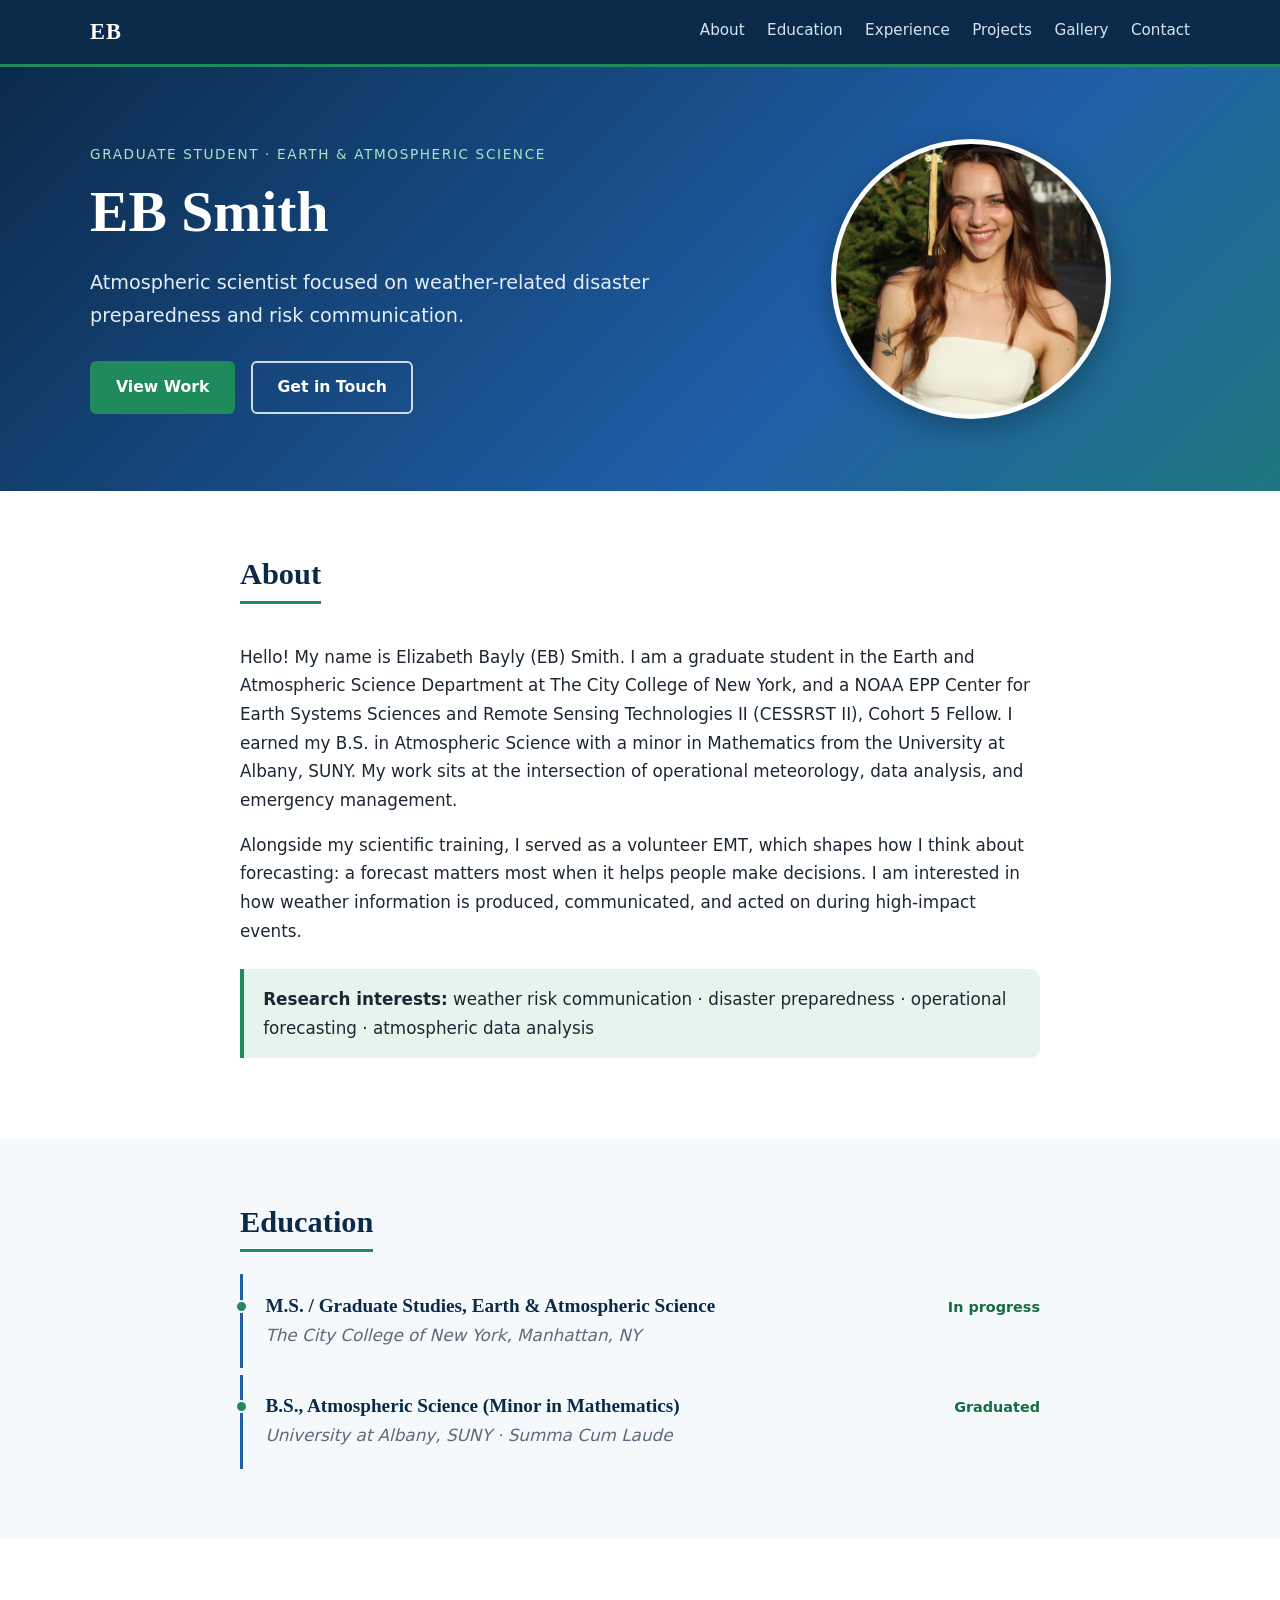
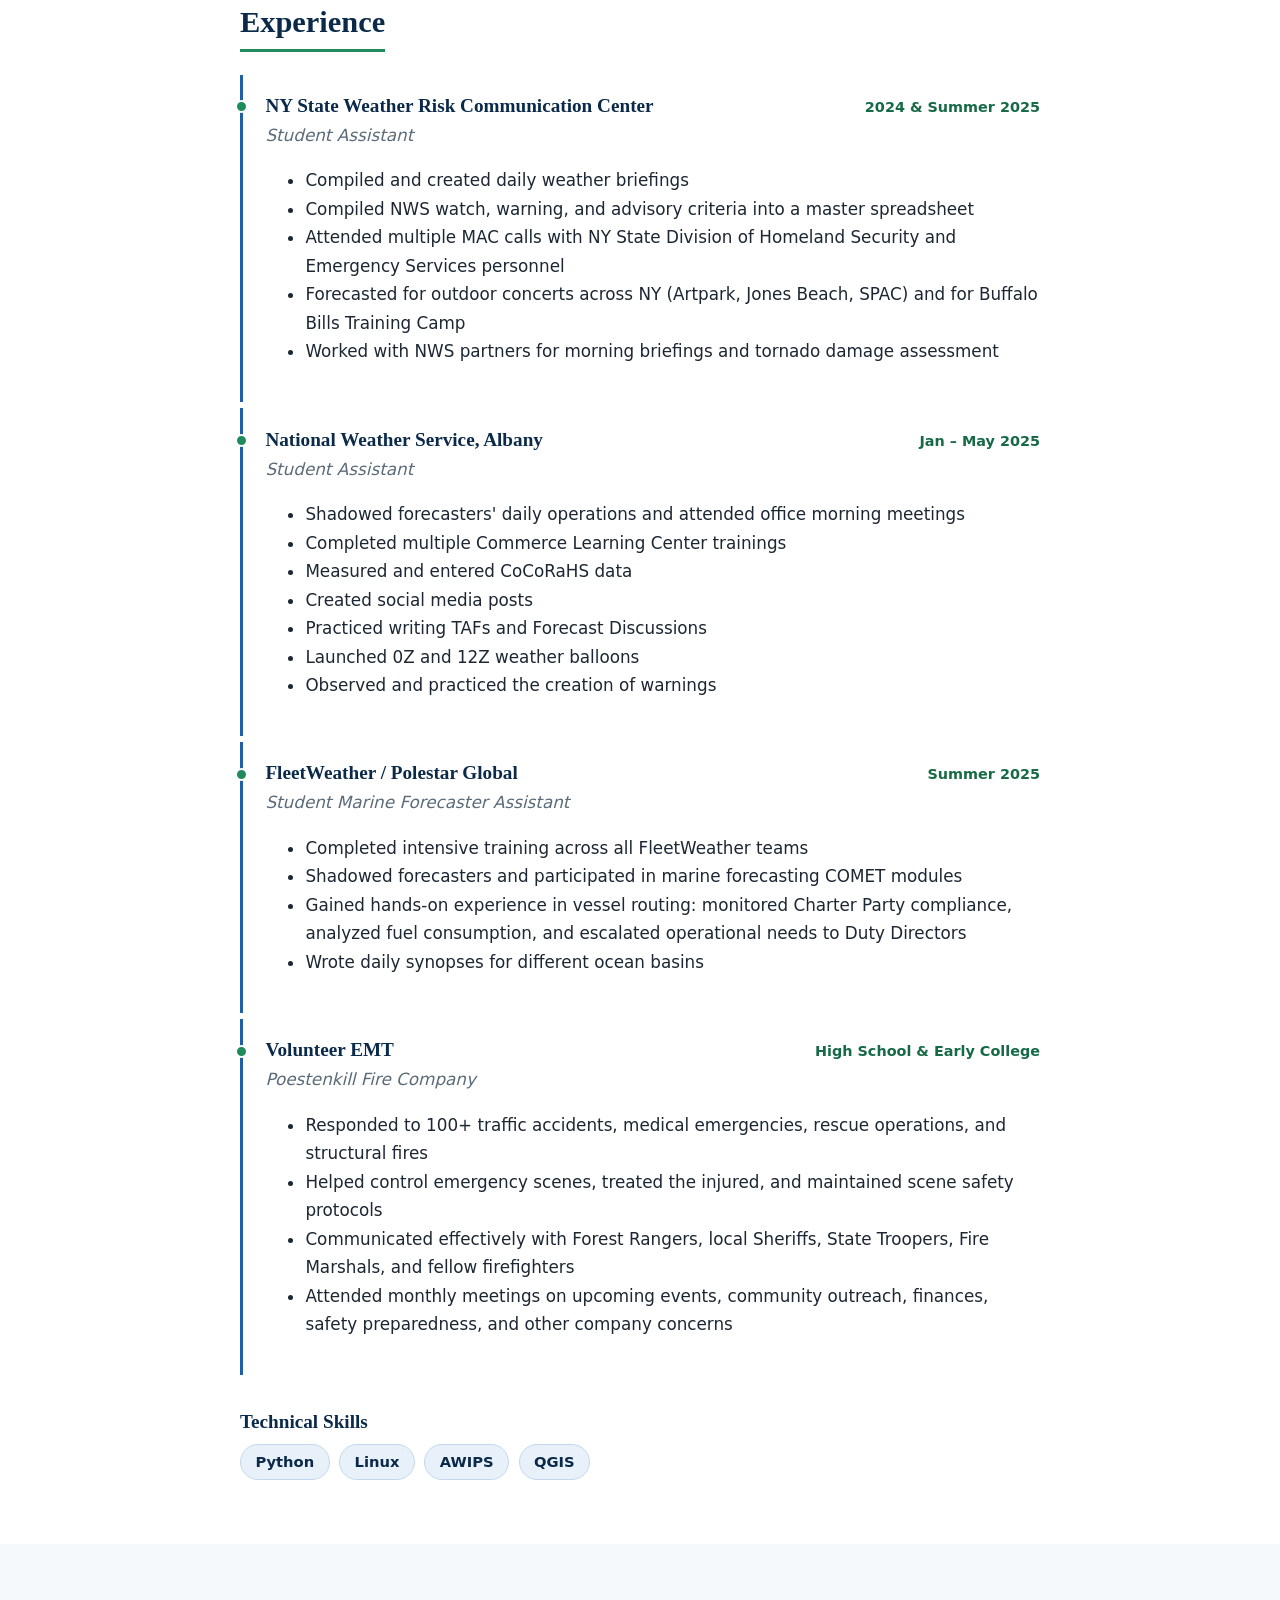
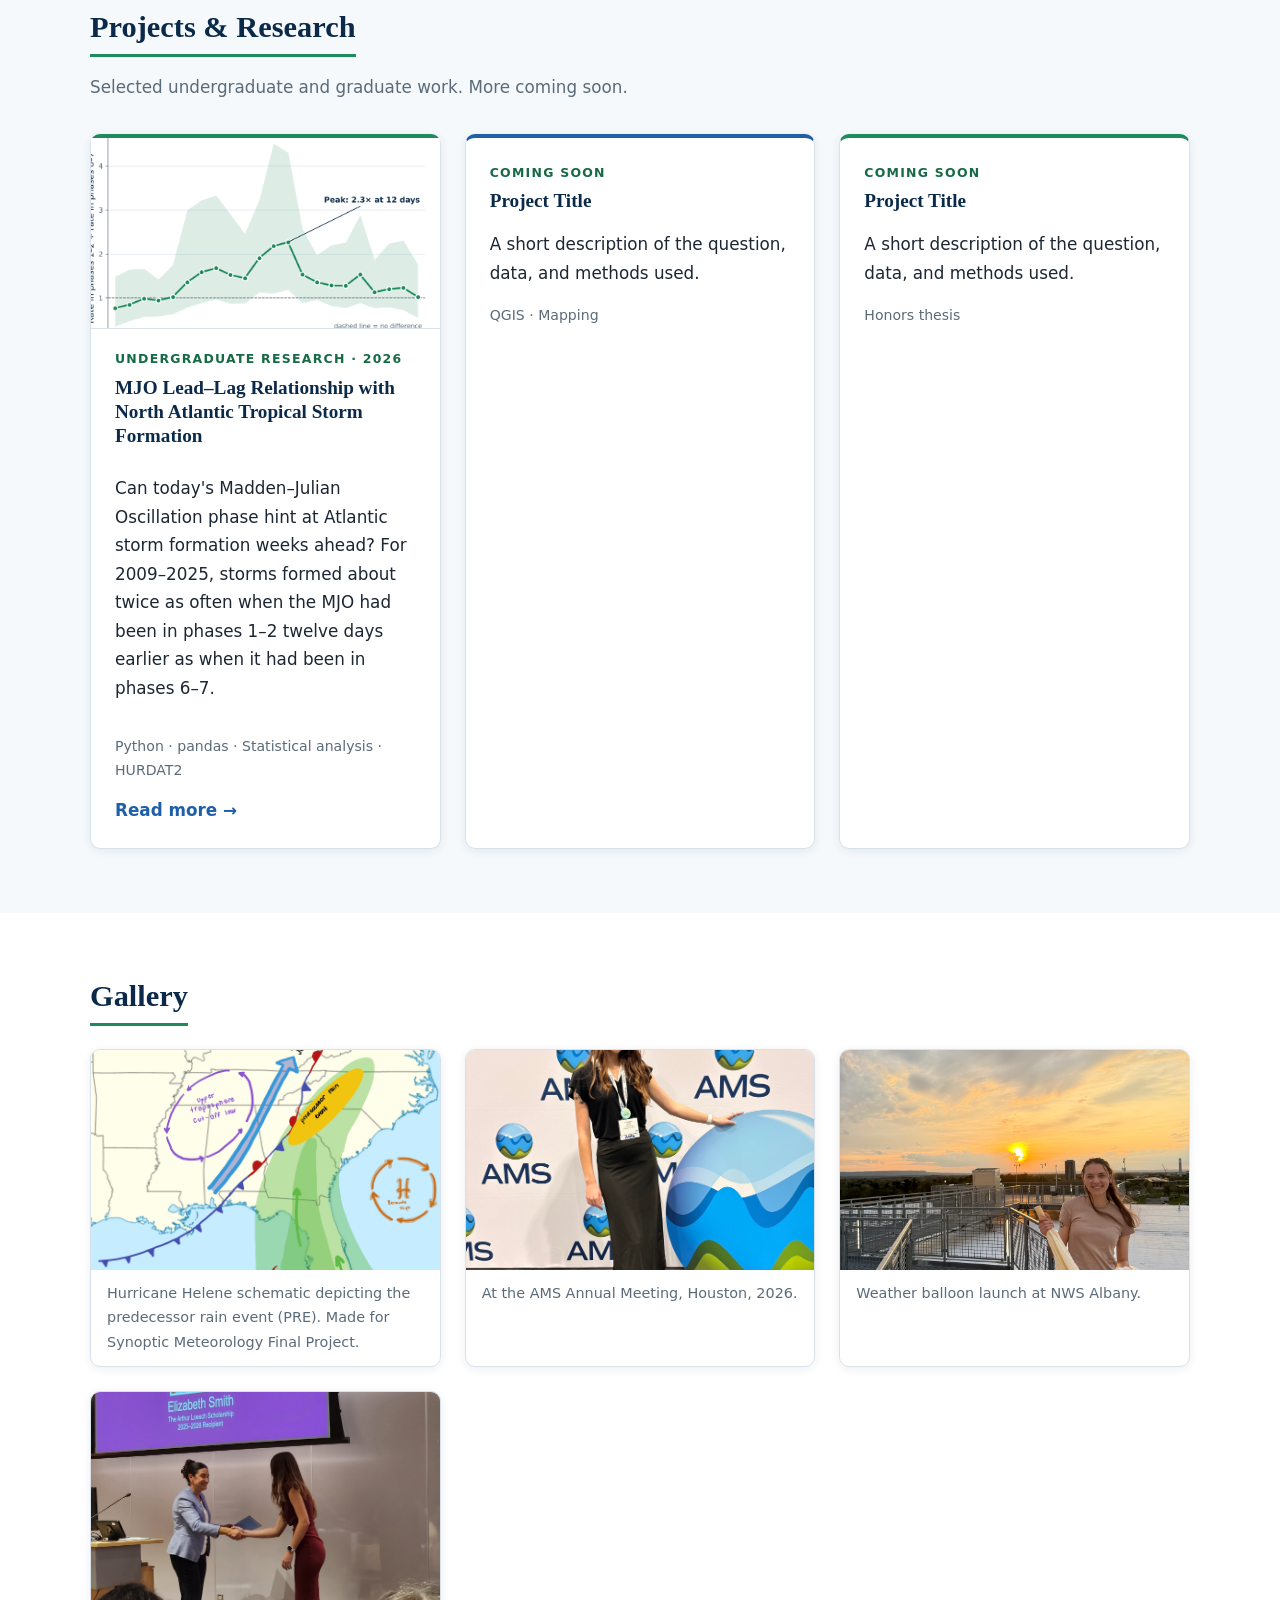
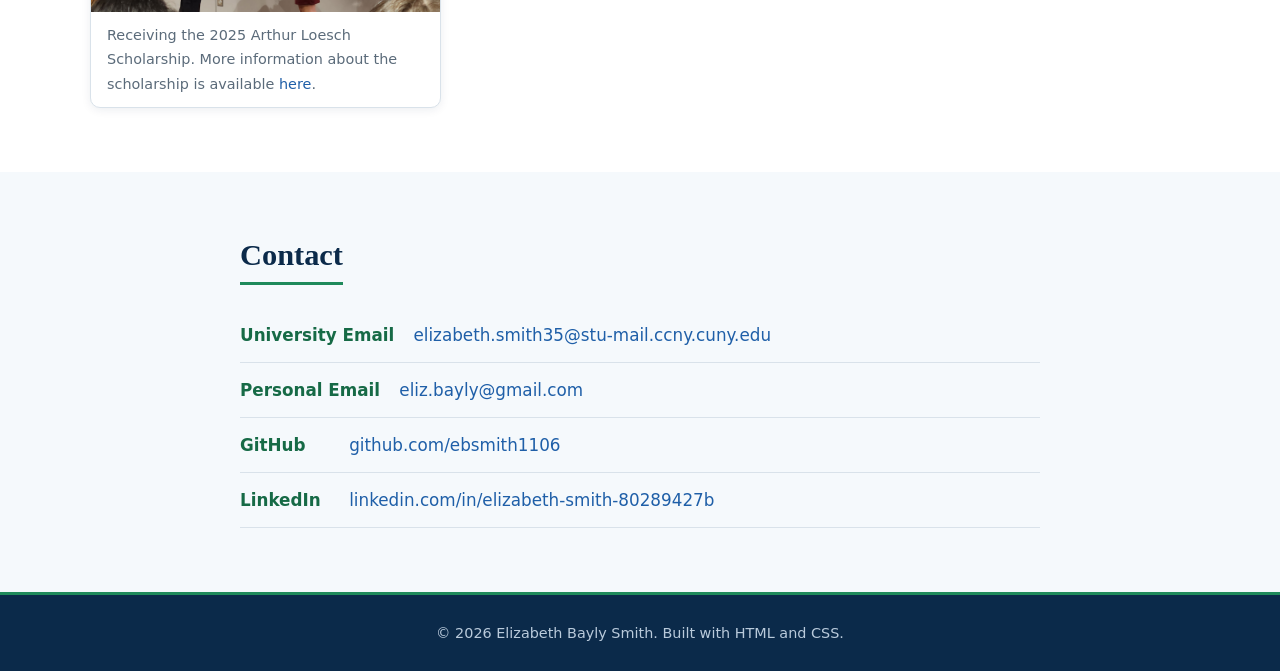
==== index.html @ fc61f36f "Add MJO lead-lag project page and fix contact email links - New project page (mjo-lead-lag.html) and" ====
<!DOCTYPE html>
<html lang="en">
<head>
  <meta charset="UTF-8">
  <meta name="viewport" content="width=device-width, initial-scale=1">
  <title>Elizabeth Bayly Smith | Atmospheric Scientist</title>
  <meta name="description" content="Graduate student in Earth and Atmospheric Science at The City College of New York. Research, projects, and experience in weather risk communication and disaster preparedness.">
  <link rel="stylesheet" href="style.css">
</head>
<body>

  <header class="site-header">
    <div class="container header-inner">
      <a class="brand" href="#top">EB</a>
      <nav class="site-nav" aria-label="Main navigation">
        <a href="#about">About</a>
        <a href="#education">Education</a>
        <a href="#experience">Experience</a>
        <a href="#projects">Projects</a>
        <a href="#gallery">Gallery</a>
        <a href="#contact">Contact</a>
      </nav>
    </div>
  </header>

  <main id="top">

    <!-- Hero -->
    <section class="hero">
      <div class="container hero-inner">
        <div class="hero-text">
          <p class="eyebrow">Graduate Student &middot; Earth &amp; Atmospheric Science</p>
          <h1>EB Smith</h1>
          <p class="lead">
            Atmospheric scientist focused on weather-related
            disaster preparedness and risk communication.
          </p>
          <div class="hero-actions">
            <a class="btn btn-primary" href="#projects">View Work</a>
            <a class="btn btn-outline" href="#contact">Get in Touch</a>
          </div>
        </div>
        <figure class="portrait">
          <img src="Grad_Pic.JPG" alt="Portrait of Elizabeth Bayly Smith in graduation attire">
        </figure>
      </div>
    </section>

    <!-- About -->
    <section id="about" class="section">
      <div class="container narrow">
        <h2>About</h2>
        <p>
          Hello! My name is Elizabeth Bayly (EB) Smith. I am a graduate student in the Earth
          and Atmospheric Science Department at The City College of New York, and a
          NOAA EPP Center for Earth Systems Sciences and Remote Sensing Technologies II
          (CESSRST II), Cohort 5 Fellow. I earned my B.S. in Atmospheric Science with a
          minor in Mathematics from the University at Albany, SUNY. My work sits at the
          intersection of operational meteorology, data analysis, and emergency management.
        </p>
        <p>
          Alongside my scientific training, I served as a volunteer EMT,
          which shapes how I think about forecasting: a forecast matters most when it
          helps people make decisions. I am interested in how weather information is
          produced, communicated, and acted on during high-impact events.
        </p>
        <p class="interests">
          <strong>Research interests:</strong>
          weather risk communication &middot; disaster preparedness &middot;
          operational forecasting &middot; atmospheric data analysis
        </p>
      </div>
    </section>

    <!-- Education -->
    <section id="education" class="section section-alt">
      <div class="container narrow">
        <h2>Education</h2>
        <div class="entry">
          <div class="entry-head">
            <h3>M.S. / Graduate Studies, Earth &amp; Atmospheric Science</h3>
            <span class="entry-date">In progress</span>
          </div>
          <p class="entry-sub">The City College of New York, Manhattan, NY</p>
        </div>
        <div class="entry">
          <div class="entry-head">
            <h3>B.S., Atmospheric Science (Minor in Mathematics)</h3>
            <span class="entry-date">Graduated</span>
          </div>
          <p class="entry-sub">University at Albany, SUNY &middot; Summa Cum Laude</p>
        </div>
      </div>
    </section>

    <!-- Experience -->
    <section id="experience" class="section">
      <div class="container narrow">
        <h2>Experience</h2>

        <div class="entry">
          <div class="entry-head">
            <h3>NY State Weather Risk Communication Center</h3>
            <span class="entry-date">2024 &amp; Summer 2025</span>
          </div>
          <p class="entry-sub">Student Assistant</p>
          <ul>
            <li>Compiled and created daily weather briefings</li>
            <li>Compiled NWS watch, warning, and advisory criteria into a master spreadsheet</li>
            <li>Attended multiple MAC calls with NY State Division of Homeland Security and Emergency Services personnel</li>
            <li>Forecasted for outdoor concerts across NY (Artpark, Jones Beach, SPAC) and for Buffalo Bills Training Camp</li>
            <li>Worked with NWS partners for morning briefings and tornado damage assessment</li>
          </ul>
        </div>

        <div class="entry">
          <div class="entry-head">
            <h3>National Weather Service, Albany</h3>
            <span class="entry-date">Jan &ndash; May 2025</span>
          </div>
          <p class="entry-sub">Student Assistant</p>
          <ul>
            <li>Shadowed forecasters' daily operations and attended office morning meetings</li>
            <li>Completed multiple Commerce Learning Center trainings</li>
            <li>Measured and entered CoCoRaHS data</li>
            <li>Created social media posts</li>
            <li>Practiced writing TAFs and Forecast Discussions</li>
            <li>Launched 0Z and 12Z weather balloons</li>
            <li>Observed and practiced the creation of warnings</li>
          </ul>
        </div>

        <div class="entry">
          <div class="entry-head">
            <h3>FleetWeather / Polestar Global</h3>
            <span class="entry-date">Summer 2025</span>
          </div>
          <p class="entry-sub">Student Marine Forecaster Assistant</p>
          <ul>
            <li>Completed intensive training across all FleetWeather teams</li>
            <li>Shadowed forecasters and participated in marine forecasting COMET modules</li>
            <li>Gained hands-on experience in vessel routing: monitored Charter Party compliance, analyzed fuel consumption, and escalated operational needs to Duty Directors</li>
            <li>Wrote daily synopses for different ocean basins</li>
          </ul>
        </div>

        <div class="entry">
          <div class="entry-head">
            <h3>Volunteer EMT</h3>
            <span class="entry-date">High School &amp; Early College</span>
          </div>
          <p class="entry-sub">Poestenkill Fire Company</p>
          <ul>
            <li>Responded to 100+ traffic accidents, medical emergencies, rescue operations, and structural fires</li>
            <li> Helped control emergency scenes, treated the injured, and maintained scene safety protocols</li>
            <li>Communicated effectively with Forest Rangers, local Sheriffs, State Troopers, Fire Marshals, and fellow firefighters</li>
            <li>Attended monthly meetings on upcoming events, community outreach, finances, safety preparedness, and other company concerns</li>
          </ul>
        </div>

        <h3 class="skills-title">Technical Skills</h3>
        <ul class="tags">
          <li>Python</li>
          <li>Linux</li>
          <li>AWIPS</li>
          <li>QGIS</li>
        </ul>
      </div>
    </section>

    <!-- Projects -->
    <section id="projects" class="section section-alt">
      <div class="container">
        <h2>Projects &amp; Research</h2>
        <p class="section-intro">Selected undergraduate and graduate work. More coming soon.</p>

        <div class="card-grid">
          <article class="card card-project">
            <a class="card-thumb" href="mjo-lead-lag.html">
              <img src="mjo_lead_lag_thumb.png" alt="Chart of North Atlantic tropical storm formation rate by MJO phase and lead time">
            </a>
            <p class="card-tag">Undergraduate research &middot; 2026</p>
            <h3><a href="mjo-lead-lag.html">MJO Lead&ndash;Lag Relationship with North Atlantic Tropical Storm Formation</a></h3>
            <p>Can today's Madden&ndash;Julian Oscillation phase hint at Atlantic storm formation weeks ahead? For 2009&ndash;2025, storms formed about twice as often when the MJO had been in phases 1&ndash;2 twelve days earlier as when it had been in phases 6&ndash;7.</p>
            <p class="card-meta">Python &middot; pandas &middot; Statistical analysis &middot; HURDAT2</p>
            <a class="card-link" href="mjo-lead-lag.html">Read more &rarr;</a>
          </article>

          <article class="card">
            <p class="card-tag">Coming soon</p>
            <h3>Project Title</h3>
            <p>A short description of the question, data, and methods used.</p>
            <p class="card-meta">QGIS &middot; Mapping</p>
          </article>

          <article class="card">
            <p class="card-tag">Coming soon</p>
            <h3>Project Title</h3>
            <p>A short description of the question, data, and methods used.</p>
            <p class="card-meta">Honors thesis</p>
          </article>
        </div>
      </div>
    </section>

    <!-- Gallery -->
    <section id="gallery" class="section">
      <div class="container">
        <h2>Gallery</h2>
        <div class="gallery">
          <figure>
            <img src="Hurricane_Helene_PRE.jpeg" alt="Hurricane Helene">
            <figcaption>Hurricane Helene schematic depicting the predecessor rain event (PRE). Made for Synoptic Meteorology Final Project. <!-- EDIT: add context (location, what you were doing) --></figcaption>
          </figure>
          <figure>
            <img src="Me_AMS_Houston_2026.png" alt="Elizabeth at the AMS Annual Meeting in Houston">
            <figcaption>At the AMS Annual Meeting, Houston, 2026. <!-- EDIT: add context --></figcaption>
          </figure>
          <figure>
            <img src="WX_Launch_ETEC_NWS.png" alt="Weather balloon launch at the National Weather Service in Albany">
            <figcaption>Weather balloon launch at NWS Albany. <!-- EDIT: confirm or add context --></figcaption>
          </figure>
          <figure>
            <img src="Arthur_Scholarship.png" alt="Shaking hands with Professor Kristen Corbosiero">
            <figcaption>Receiving the 2025 Arthur Loesch Scholarship. More information about the scholarship is available <a href="https://www.albany.edu/daes/awards-and-scholarships">here</a>.</figcaption>
          </figure>
        </div>
      </div>
    </section>

    <!-- Contact -->
    <section id="contact" class="section section-alt">
      <div class="container narrow">
        <h2>Contact</h2>
        <ul class="contact-list">
          <li><span>University Email</span> <a href="mailto:elizabeth.smith35@stu-mail.ccny.cuny.edu">elizabeth.smith35@stu-mail.ccny.cuny.edu</a></li>
          <li><span>Personal Email</span> <a href="mailto:eliz.bayly@gmail.com">eliz.bayly@gmail.com</a></li>
          <li><span>GitHub</span> <a href="https://github.com/ebsmith1106">github.com/ebsmith1106</a></li>
          <li><span>LinkedIn</span> <a href="https://www.linkedin.com/in/elizabeth-smith-80289427b/">linkedin.com/in/elizabeth-smith-80289427b</a></li>
        </ul>
      </div>
    </section>

  </main>

  <footer class="site-footer">
    <div class="container">
      <p>&copy; 2026 Elizabeth Bayly Smith. Built with HTML and CSS.</p>
    </div>
  </footer>

</body>
</html>
---- style.css ----
/* ==========================================================
   Palette: deep blue + green
   ========================================================== */
:root {
  --navy: #0b2a4a;
  --blue: #1f5fa8;
  --blue-light: #e8f1fa;
  --green: #1f8a5b;
  --green-dark: #166a46;
  --green-light: #e6f4ed;
  --ink: #1c2733;
  --muted: #5b6b7a;
  --line: #d9e2ea;
  --bg: #ffffff;
  --bg-alt: #f5f9fc;
  --radius: 10px;
  --shadow: 0 2px 10px rgba(11, 42, 74, 0.08);
}

/* ---------- Base ---------- */
*, *::before, *::after { box-sizing: border-box; }

html { scroll-behavior: smooth; scroll-padding-top: 70px; }

body {
  margin: 0;
  font-family: "Segoe UI", system-ui, -apple-system, Roboto, Helvetica, Arial, sans-serif;
  font-size: 1.05rem;
  line-height: 1.7;
  color: var(--ink);
  background: var(--bg);
}

h1, h2, h3 {
  font-family: Georgia, "Times New Roman", serif;
  color: var(--navy);
  line-height: 1.25;
  margin: 0 0 0.6rem;
}

h2 {
  font-size: 1.9rem;
  margin-bottom: 1.4rem;
  padding-bottom: 0.5rem;
  border-bottom: 3px solid var(--green);
  display: inline-block;
}

h3 { font-size: 1.2rem; }

a { color: var(--blue); text-decoration: none; }
a:hover { color: var(--green-dark); text-decoration: underline; }

img { max-width: 100%; display: block; }

.container { width: min(1100px, 92%); margin: 0 auto; }
.narrow { width: min(800px, 92%); }

/* ---------- Header / Nav ---------- */
.site-header {
  position: sticky;
  top: 0;
  z-index: 100;
  background: var(--navy);
  border-bottom: 3px solid var(--green);
}

.header-inner {
  display: flex;
  align-items: center;
  justify-content: space-between;
  padding: 0.8rem 0;
}

.brand {
  font-family: Georgia, serif;
  font-size: 1.4rem;
  font-weight: bold;
  color: #fff;
  letter-spacing: 0.05em;
}
.brand:hover { color: #9fe0bf; text-decoration: none; }

.site-nav { display: flex; flex-wrap: wrap; gap: 1.4rem; }
.site-nav a {
  color: #d6e4f2;
  font-size: 0.95rem;
  font-weight: 500;
  padding: 0.2rem 0;
  border-bottom: 2px solid transparent;
}
.site-nav a:hover {
  color: #fff;
  border-bottom-color: var(--green);
  text-decoration: none;
}

/* ---------- Hero ---------- */
.hero {
  background: linear-gradient(135deg, var(--navy) 0%, var(--blue) 65%, var(--green) 130%);
  color: #fff;
  padding: 4.5rem 0;
}

.hero-inner {
  display: grid;
  grid-template-columns: 1.4fr 1fr;
  gap: 3rem;
  align-items: center;
}

.eyebrow {
  text-transform: uppercase;
  letter-spacing: 0.12em;
  font-size: 0.85rem;
  color: #a8e6c6;
  margin: 0 0 0.6rem;
}

.hero h1 { color: #fff; font-size: 3.6rem; margin-bottom: 1rem; }
.lead { font-size: 1.2rem; color: #e3eef8; max-width: 34em; }

.hero-actions { display: flex; gap: 1rem; margin-top: 1.8rem; flex-wrap: wrap; }

.portrait { margin: 0; justify-self: center; }
.portrait img {
  width: 280px;
  height: 280px;
  object-fit: cover;
  border-radius: 50%;
  border: 5px solid rgba(255, 255, 255, 0.85);
  box-shadow: 0 8px 28px rgba(0, 0, 0, 0.3);
  background: var(--blue-light);
}

/* ---------- Buttons ---------- */
.btn {
  display: inline-block;
  padding: 0.7rem 1.5rem;
  border-radius: 6px;
  font-weight: 600;
  font-size: 0.98rem;
  transition: background 0.2s, color 0.2s, border-color 0.2s;
}
.btn:hover { text-decoration: none; }

.btn-primary { background: var(--green); color: #fff; border: 2px solid var(--green); }
.btn-primary:hover { background: var(--green-dark); border-color: var(--green-dark); color: #fff; }

.btn-outline { background: transparent; color: #fff; border: 2px solid rgba(255, 255, 255, 0.8); }
.btn-outline:hover { background: #fff; color: var(--navy); }

/* ---------- Sections ---------- */
.section { padding: 4rem 0; }
.section-alt { background: var(--bg-alt); }
.section-intro { color: var(--muted); margin-top: -0.4rem; margin-bottom: 2rem; }

.interests {
  margin-top: 1.5rem;
  padding: 1rem 1.2rem;
  background: var(--green-light);
  border-left: 4px solid var(--green);
  border-radius: 0 var(--radius) var(--radius) 0;
}

/* ---------- Entries (education / experience) ---------- */
.entry {
  padding: 1.2rem 0 1.2rem 1.4rem;
  border-left: 3px solid var(--blue);
  margin-bottom: 0.4rem;
  position: relative;
}
.entry::before {
  content: "";
  position: absolute;
  left: -8px;
  top: 1.6rem;
  width: 13px;
  height: 13px;
  background: var(--green);
  border-radius: 50%;
  border: 2px solid var(--bg);
}
.section-alt .entry::before { border-color: var(--bg-alt); }

.entry-head {
  display: flex;
  justify-content: space-between;
  align-items: baseline;
  flex-wrap: wrap;
  gap: 0.4rem;
}
.entry-head h3 { margin: 0; }
.entry-date { font-size: 0.9rem; color: var(--green-dark); font-weight: 600; }
.entry-sub { margin: 0.1rem 0 0.4rem; color: var(--muted); font-style: italic; }
.entry p:last-child { margin-bottom: 0; }

/* ---------- Skills tags ---------- */
.skills-title { margin-top: 2.2rem; }
.tags { list-style: none; padding: 0; margin: 0; display: flex; flex-wrap: wrap; gap: 0.6rem; }
.tags li {
  background: var(--blue-light);
  color: var(--navy);
  border: 1px solid #c3d8ee;
  padding: 0.3rem 0.9rem;
  border-radius: 999px;
  font-size: 0.92rem;
  font-weight: 600;
}

/* ---------- Project cards ---------- */
.card-grid {
  display: grid;
  grid-template-columns: repeat(auto-fit, minmax(270px, 1fr));
  gap: 1.5rem;
}

.card {
  background: #fff;
  border: 1px solid var(--line);
  border-top: 4px solid var(--green);
  border-radius: var(--radius);
  padding: 1.5rem;
  box-shadow: var(--shadow);
  transition: transform 0.2s, box-shadow 0.2s;
}
.card:hover { transform: translateY(-3px); box-shadow: 0 8px 20px rgba(11, 42, 74, 0.12); }
.card:nth-child(even) { border-top-color: var(--blue); }

.card-tag {
  margin: 0 0 0.4rem;
  font-size: 0.78rem;
  text-transform: uppercase;
  letter-spacing: 0.1em;
  color: var(--green-dark);
  font-weight: 700;
}
.card-meta { margin: 1rem 0 0; font-size: 0.88rem; color: var(--muted); }

.card-project { display: flex; flex-direction: column; }
.card-thumb {
  display: block;
  margin: -1.5rem -1.5rem 1.2rem;
  border-bottom: 1px solid var(--line);
  overflow: hidden;
  background: #fff;
}
.card-thumb img {
  width: 100%;
  height: 190px;
  object-fit: cover;
  object-position: center;
  transition: transform 0.3s;
}
.card-thumb:hover img { transform: scale(1.03); }
.card h3 a { color: var(--navy); }
.card h3 a:hover { color: var(--green-dark); }
.card-link { margin-top: auto; padding-top: 0.8rem; font-weight: 600; }

/* ---------- Project detail page ---------- */
.project-hero {
  background: linear-gradient(135deg, var(--navy) 0%, var(--blue) 75%, var(--green) 140%);
  color: #fff;
  padding: 3.5rem 0 3rem;
}
.project-hero h1 { color: #fff; font-size: 2.4rem; max-width: 22em; }
.project-hero .lead { margin-bottom: 0; }
.back-link { color: #a8e6c6; font-weight: 600; font-size: 0.95rem; }
.back-link:hover { color: #fff; }

.project-body h2 { margin-top: 2.6rem; font-size: 1.6rem; }
.project-body h2:first-child { margin-top: 0; }

.fact-row {
  display: grid;
  grid-template-columns: repeat(auto-fit, minmax(160px, 1fr));
  gap: 1rem;
  margin: 2rem 0 0.5rem;
}
.fact {
  background: var(--bg-alt);
  border: 1px solid var(--line);
  border-left: 4px solid var(--green);
  border-radius: var(--radius);
  padding: 0.9rem 1.1rem;
}
.fact:nth-child(even) { border-left-color: var(--blue); }
.fact strong { display: block; font-size: 1.5rem; color: var(--navy); font-family: Georgia, serif; }
.fact span { font-size: 0.88rem; color: var(--muted); }

.figure-full {
  margin: 1.5rem 0;
  background: #fff;
  border: 1px solid var(--line);
  border-radius: var(--radius);
  box-shadow: var(--shadow);
  overflow: hidden;
}
.figure-full a { display: block; }
.figure-full figcaption {
  padding: 0.9rem 1.2rem;
  font-size: 0.9rem;
  color: var(--muted);
  border-top: 1px solid var(--line);
  background: var(--bg-alt);
}

.project-body ol li, .project-body ul li { margin-bottom: 0.4rem; }

.project-actions { display: flex; gap: 1rem; flex-wrap: wrap; margin-top: 2.5rem; }
.btn-ghost { background: transparent; color: var(--blue); border: 2px solid var(--blue); }
.btn-ghost:hover { background: var(--blue); color: #fff; }

/* ---------- Gallery ---------- */
.gallery {
  display: grid;
  grid-template-columns: repeat(auto-fit, minmax(260px, 1fr));
  gap: 1.5rem;
}
.gallery figure {
  margin: 0;
  background: #fff;
  border: 1px solid var(--line);
  border-radius: var(--radius);
  overflow: hidden;
  box-shadow: var(--shadow);
}
.gallery img {
  width: 100%;
  height: 220px;
  object-fit: cover;
  background: var(--blue-light);
}
.gallery figcaption {
  padding: 0.7rem 1rem;
  font-size: 0.9rem;
  color: var(--muted);
}

/* ---------- Contact ---------- */
.contact-list { list-style: none; padding: 0; margin: 0; }
.contact-list li {
  display: flex;
  gap: 1.2rem;
  padding: 0.8rem 0;
  border-bottom: 1px solid var(--line);
}
.contact-list span {
  min-width: 90px;
  font-weight: 700;
  color: var(--green-dark);
}

/* ---------- Footer ---------- */
.site-footer {
  background: var(--navy);
  color: #b9cadb;
  text-align: center;
  padding: 1.6rem 0;
  font-size: 0.9rem;
  border-top: 3px solid var(--green);
}
.site-footer p { margin: 0; }

/* ---------- Responsive ---------- */
@media (max-width: 760px) {
  .header-inner { flex-direction: column; gap: 0.5rem; }
  .site-nav { justify-content: center; gap: 1rem; }
  .hero { padding: 3rem 0; }
  .hero-inner { grid-template-columns: 1fr; text-align: center; }
  .hero-actions { justify-content: center; }
  .lead { margin-left: auto; margin-right: auto; }
  .portrait { order: -1; }
  .portrait img { width: 200px; height: 200px; }
  .hero h1 { font-size: 2.8rem; }
}
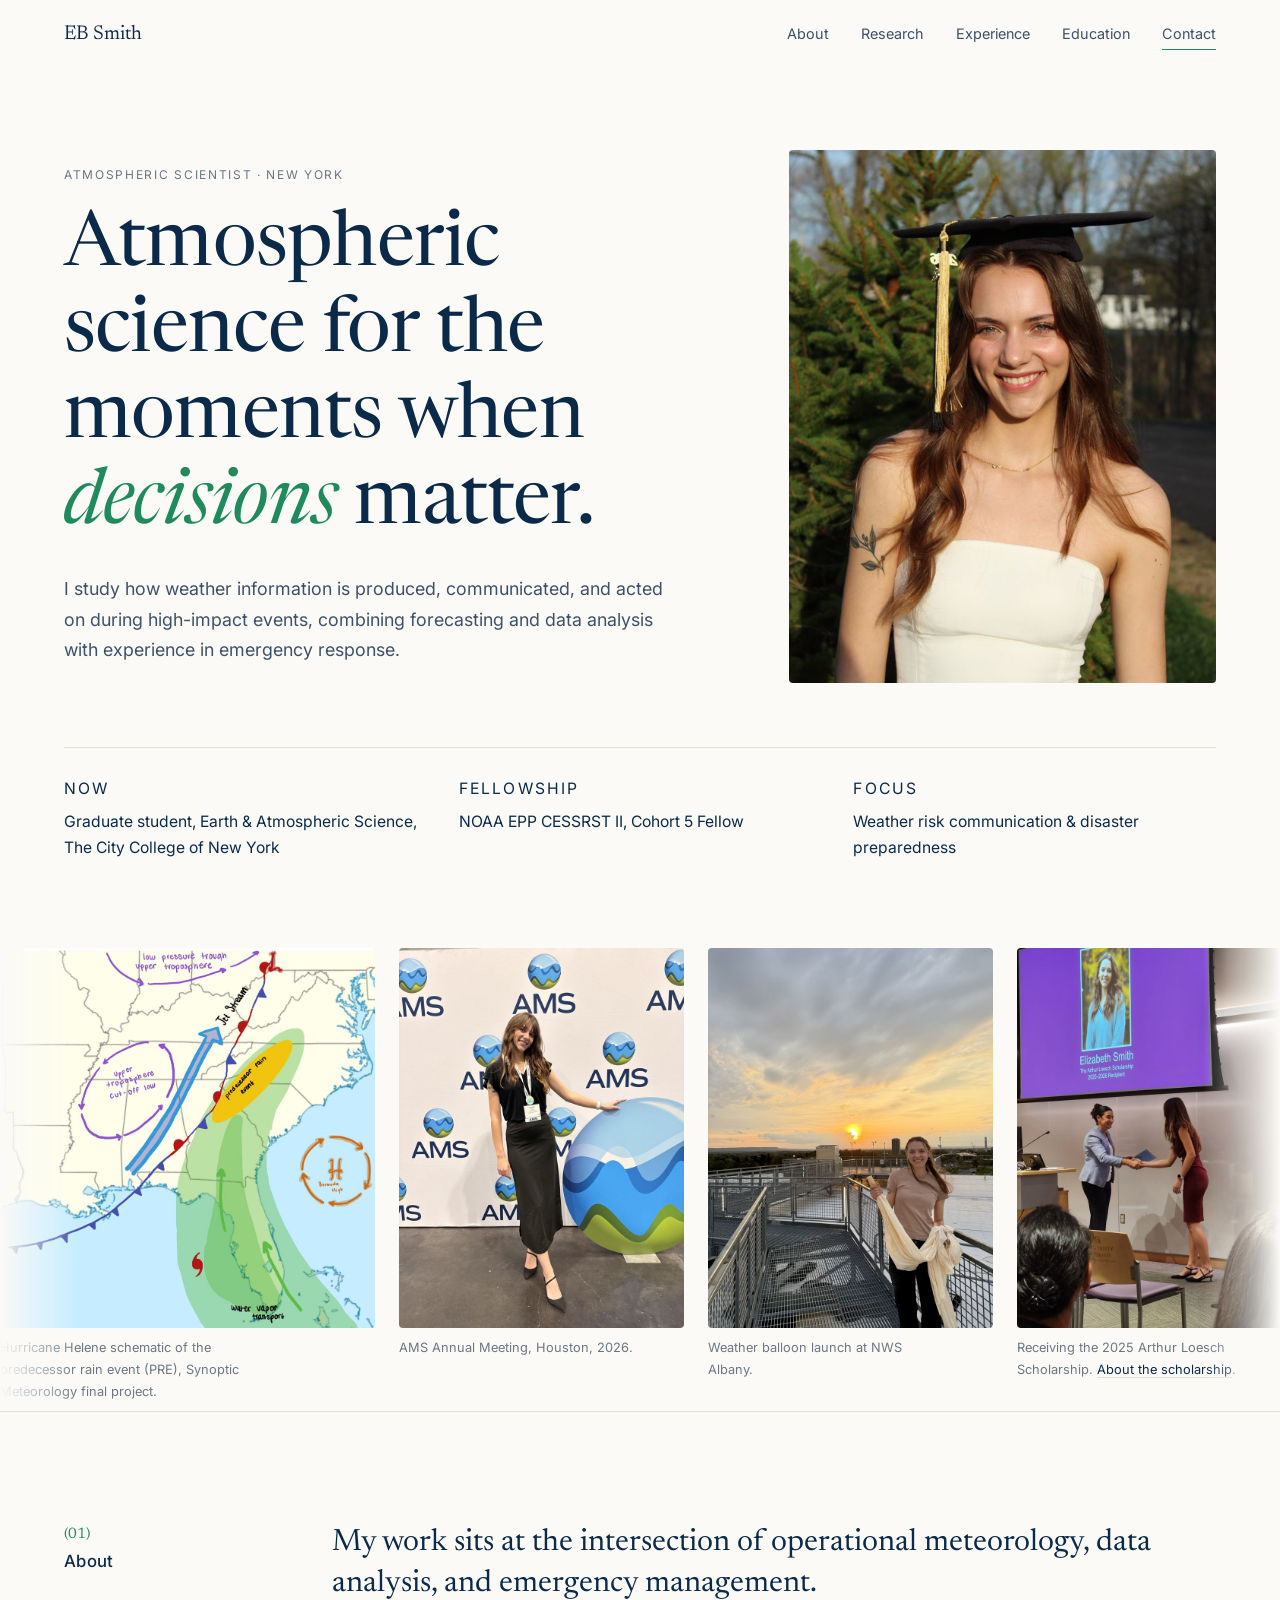
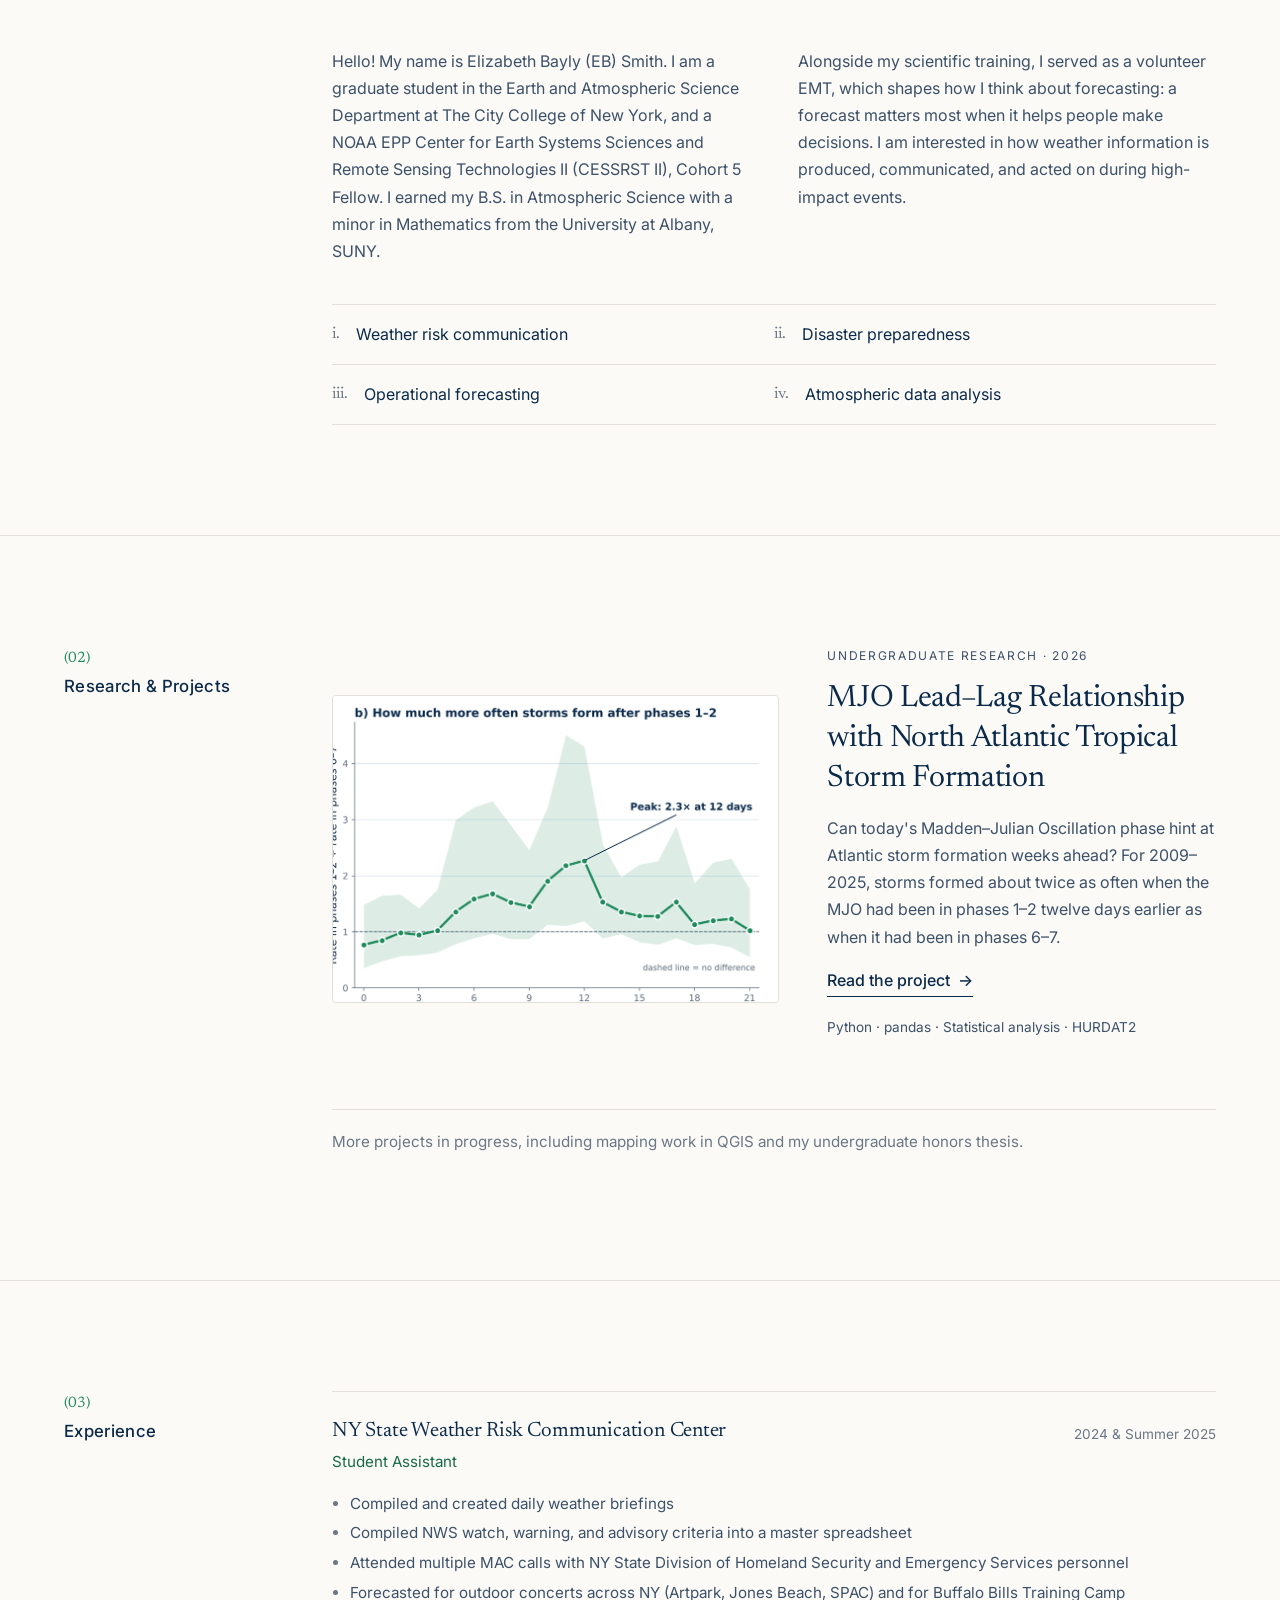
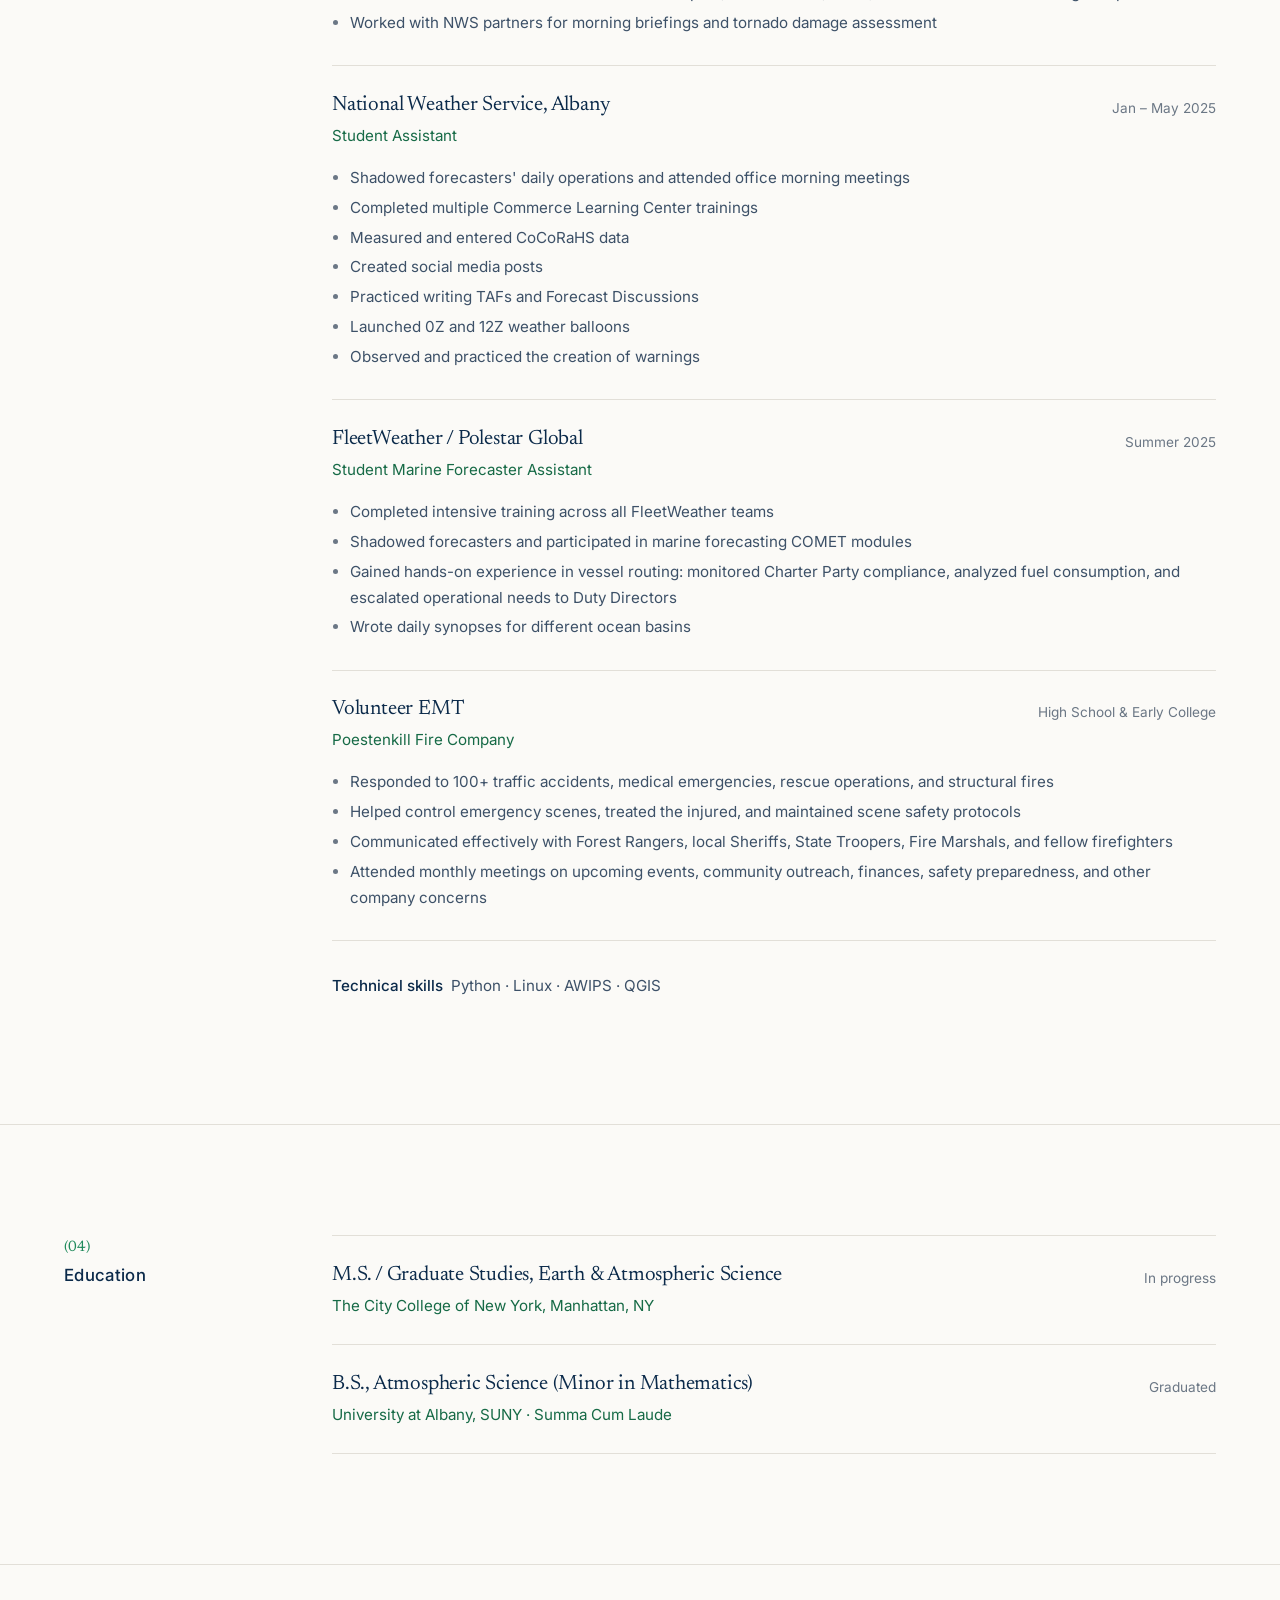
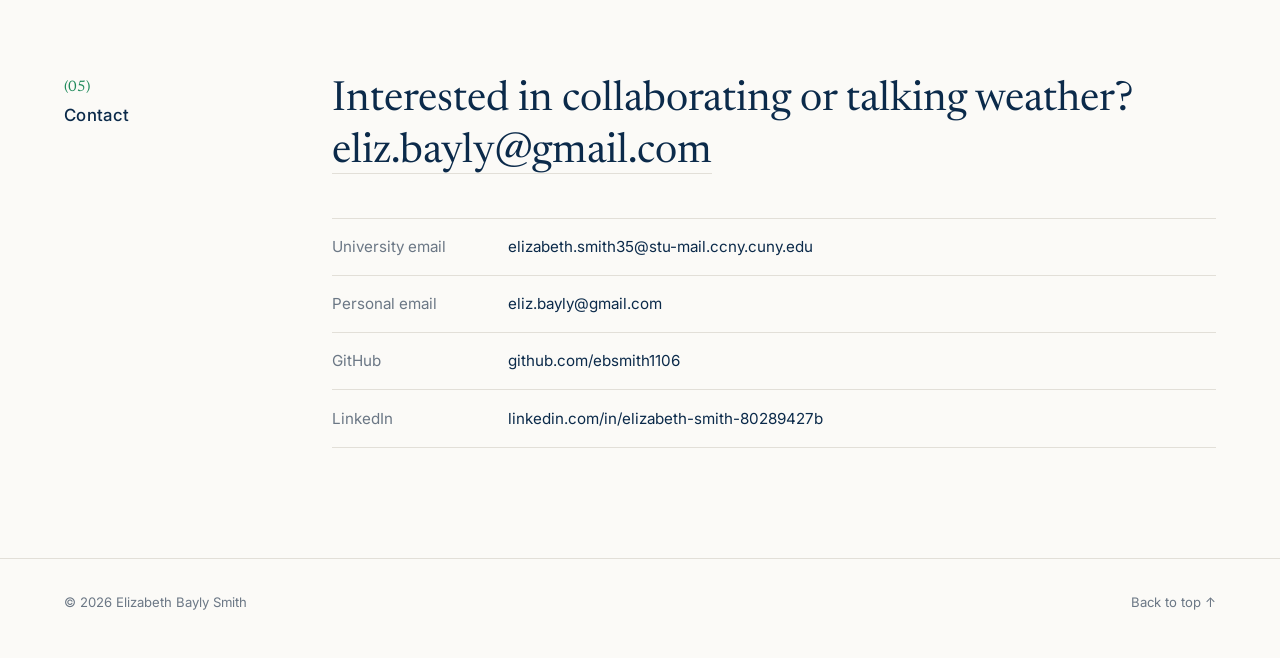
==== commit bba99239: "Minimal redesign with rolling image strip; fix project stats row - New layout: warm paper background" ====
--- a/index.html
+++ b/index.html
@@ -5,19 +5,24 @@
   <meta name="viewport" content="width=device-width, initial-scale=1">
   <title>Elizabeth Bayly Smith | Atmospheric Scientist</title>
   <meta name="description" content="Graduate student in Earth and Atmospheric Science at The City College of New York. Research, projects, and experience in weather risk communication and disaster preparedness.">
+  <meta name="theme-color" content="#fbfaf7">
+  <link rel="preconnect" href="https://fonts.googleapis.com">
+  <link rel="preconnect" href="https://fonts.gstatic.com" crossorigin>
+  <link href="https://fonts.googleapis.com/css2?family=Inter:wght@400;500&family=Newsreader:ital,opsz,wght@0,6..72,400;1,6..72,400&display=swap" rel="stylesheet">
   <link rel="stylesheet" href="style.css">
+  <script>document.documentElement.classList.add('js')</script>
 </head>
 <body>
 
   <header class="site-header">
-    <div class="container header-inner">
-      <a class="brand" href="#top">EB</a>
-      <nav class="site-nav" aria-label="Main navigation">
+    <div class="header-inner">
+      <a class="brand" href="#top">EB Smith</a>
+      <button class="menu-btn" aria-expanded="false" aria-controls="site-nav">Menu</button>
+      <nav class="site-nav" id="site-nav" aria-label="Main navigation">
         <a href="#about">About</a>
+        <a href="#research">Research</a>
+        <a href="#experience">Experience</a>
         <a href="#education">Education</a>
-        <a href="#experience">Experience</a>
-        <a href="#projects">Projects</a>
-        <a href="#gallery">Gallery</a>
         <a href="#contact">Contact</a>
       </nav>
     </div>
@@ -27,227 +32,252 @@
 
     <!-- Hero -->
     <section class="hero">
-      <div class="container hero-inner">
-        <div class="hero-text">
-          <p class="eyebrow">Graduate Student &middot; Earth &amp; Atmospheric Science</p>
-          <h1>EB Smith</h1>
-          <p class="lead">
-            Atmospheric scientist focused on weather-related
-            disaster preparedness and risk communication.
+      <div class="wrap">
+        <div class="hero-grid">
+          <div>
+            <p class="label reveal">Atmospheric Scientist &middot; New York</p>
+            <h1 class="reveal d1">Atmospheric science for the moments when <em>decisions</em> matter.</h1>
+            <p class="hero-intro reveal d2">
+              I study how weather information is produced, communicated, and acted on
+              during high-impact events, combining forecasting and data analysis with
+              experience in emergency response.
+            </p>
+          </div>
+          <figure class="hero-portrait reveal d1">
+            <img src="images/grad.jpg" alt="Portrait of Elizabeth Bayly Smith in graduation attire" width="667" height="1000">
+          </figure>
+        </div>
+
+        <div class="hero-meta reveal">
+          <div>
+            <p class="label">Now</p>
+            <p>Graduate student, Earth &amp; Atmospheric Science, The City College of New York</p>
+          </div>
+          <div>
+            <p class="label">Fellowship</p>
+            <p>NOAA EPP CESSRST II, Cohort 5 Fellow</p>
+          </div>
+          <div>
+            <p class="label">Focus</p>
+            <p>Weather risk communication &amp; disaster preparedness</p>
+          </div>
+        </div>
+      </div>
+    </section>
+
+    <!-- Rolling image strip -->
+    <section class="marquee" aria-label="Photos from fieldwork, conferences and coursework">
+      <div class="marquee-track">
+        <figure class="roll-item">
+          <img src="images/helene-pre.jpg" alt="Hand-drawn schematic of Hurricane Helene and its predecessor rain event over the southeastern United States" width="987" height="1000">
+          <figcaption>Hurricane Helene schematic of the predecessor rain event (PRE), Synoptic Meteorology final project.</figcaption>
+        </figure>
+        <figure class="roll-item">
+          <img src="images/ams-houston.jpg" alt="Elizabeth at the AMS Annual Meeting in Houston" width="750" height="1000">
+          <figcaption>AMS Annual Meeting, Houston, 2026.</figcaption>
+        </figure>
+        <figure class="roll-item">
+          <img src="images/balloon-launch.jpg" alt="Weather balloon launch at the National Weather Service in Albany" width="750" height="1000">
+          <figcaption>Weather balloon launch at NWS Albany.</figcaption>
+        </figure>
+        <figure class="roll-item">
+          <img src="images/scholarship.jpg" alt="Shaking hands with Professor Kristen Corbosiero at the scholarship ceremony" width="750" height="1000">
+          <figcaption>Receiving the 2025 Arthur Loesch Scholarship. <a href="https://www.albany.edu/daes/awards-and-scholarships">About the scholarship</a>.</figcaption>
+        </figure>
+        <figure class="roll-item">
+          <img src="images/nyc.jpg" alt="Elizabeth in New York City with the Empire State Building behind her" width="750" height="1000">
+          <figcaption>New York City, home of my graduate studies.</figcaption>
+        </figure>
+      </div>
+    </section>
+
+    <!-- 01 About -->
+    <section id="about" class="section">
+      <div class="wrap section-grid">
+        <div class="section-head">
+          <p class="section-num">(01)</p>
+          <h2>About</h2>
+        </div>
+        <div>
+          <p class="lede reveal">
+            My work sits at the intersection of operational meteorology, data analysis,
+            and emergency management.
           </p>
-          <div class="hero-actions">
-            <a class="btn btn-primary" href="#projects">View Work</a>
-            <a class="btn btn-outline" href="#contact">Get in Touch</a>
-          </div>
-        </div>
-        <figure class="portrait">
-          <img src="Grad_Pic.JPG" alt="Portrait of Elizabeth Bayly Smith in graduation attire">
-        </figure>
-      </div>
-    </section>
-
-    <!-- About -->
-    <section id="about" class="section">
-      <div class="container narrow">
-        <h2>About</h2>
-        <p>
-          Hello! My name is Elizabeth Bayly (EB) Smith. I am a graduate student in the Earth
-          and Atmospheric Science Department at The City College of New York, and a
-          NOAA EPP Center for Earth Systems Sciences and Remote Sensing Technologies II
-          (CESSRST II), Cohort 5 Fellow. I earned my B.S. in Atmospheric Science with a
-          minor in Mathematics from the University at Albany, SUNY. My work sits at the
-          intersection of operational meteorology, data analysis, and emergency management.
-        </p>
-        <p>
-          Alongside my scientific training, I served as a volunteer EMT,
-          which shapes how I think about forecasting: a forecast matters most when it
-          helps people make decisions. I am interested in how weather information is
-          produced, communicated, and acted on during high-impact events.
-        </p>
-        <p class="interests">
-          <strong>Research interests:</strong>
-          weather risk communication &middot; disaster preparedness &middot;
-          operational forecasting &middot; atmospheric data analysis
-        </p>
-      </div>
-    </section>
-
-    <!-- Education -->
-    <section id="education" class="section section-alt">
-      <div class="container narrow">
-        <h2>Education</h2>
-        <div class="entry">
-          <div class="entry-head">
+          <div class="body-cols reveal">
+            <p>
+              Hello! My name is Elizabeth Bayly (EB) Smith. I am a graduate student in the Earth
+              and Atmospheric Science Department at The City College of New York, and a
+              NOAA EPP Center for Earth Systems Sciences and Remote Sensing Technologies II
+              (CESSRST II), Cohort 5 Fellow. I earned my B.S. in Atmospheric Science with a
+              minor in Mathematics from the University at Albany, SUNY.
+            </p>
+            <p>
+              Alongside my scientific training, I served as a volunteer EMT,
+              which shapes how I think about forecasting: a forecast matters most when it
+              helps people make decisions. I am interested in how weather information is
+              produced, communicated, and acted on during high-impact events.
+            </p>
+          </div>
+          <ul class="interest-list reveal">
+            <li><span>i.</span> Weather risk communication</li>
+            <li><span>ii.</span> Disaster preparedness</li>
+            <li><span>iii.</span> Operational forecasting</li>
+            <li><span>iv.</span> Atmospheric data analysis</li>
+          </ul>
+        </div>
+      </div>
+    </section>
+
+    <!-- 02 Research -->
+    <section id="research" class="section">
+      <span id="projects"></span>
+      <div class="wrap section-grid">
+        <div class="section-head">
+          <p class="section-num">(02)</p>
+          <h2>Research &amp; Projects</h2>
+        </div>
+        <div>
+          <a class="feature reveal" href="mjo-lead-lag.html">
+            <div class="feature-img">
+              <img src="mjo_lead_lag_thumb.png" alt="Chart of how much more often Atlantic tropical storms form after MJO phases 1 to 2 than after phases 6 to 7, by lead time" width="900" height="619">
+            </div>
+            <div>
+              <p class="label">Undergraduate research &middot; 2026</p>
+              <h3>MJO Lead&ndash;Lag Relationship with North Atlantic Tropical Storm Formation</h3>
+              <p>
+                Can today's Madden&ndash;Julian Oscillation phase hint at Atlantic storm
+                formation weeks ahead? For 2009&ndash;2025, storms formed about twice as
+                often when the MJO had been in phases 1&ndash;2 twelve days earlier as when
+                it had been in phases 6&ndash;7.
+              </p>
+              <span class="more-link">Read the project <span aria-hidden="true">&rarr;</span></span>
+              <p class="meta-line">Python &middot; pandas &middot; Statistical analysis &middot; HURDAT2</p>
+            </div>
+          </a>
+          <p class="in-progress reveal">More projects in progress, including mapping work in QGIS and my undergraduate honors thesis.</p>
+        </div>
+      </div>
+    </section>
+
+    <!-- 03 Experience -->
+    <section id="experience" class="section">
+      <div class="wrap section-grid">
+        <div class="section-head">
+          <p class="section-num">(03)</p>
+          <h2>Experience</h2>
+        </div>
+        <div>
+          <div class="rows">
+            <article class="row reveal">
+              <h3>NY State Weather Risk Communication Center</h3>
+              <span class="when">2024 &amp; Summer 2025</span>
+              <p class="role">Student Assistant</p>
+              <ul>
+                <li>Compiled and created daily weather briefings</li>
+                <li>Compiled NWS watch, warning, and advisory criteria into a master spreadsheet</li>
+                <li>Attended multiple MAC calls with NY State Division of Homeland Security and Emergency Services personnel</li>
+                <li>Forecasted for outdoor concerts across NY (Artpark, Jones Beach, SPAC) and for Buffalo Bills Training Camp</li>
+                <li>Worked with NWS partners for morning briefings and tornado damage assessment</li>
+              </ul>
+            </article>
+
+            <article class="row reveal">
+              <h3>National Weather Service, Albany</h3>
+              <span class="when">Jan &ndash; May 2025</span>
+              <p class="role">Student Assistant</p>
+              <ul>
+                <li>Shadowed forecasters' daily operations and attended office morning meetings</li>
+                <li>Completed multiple Commerce Learning Center trainings</li>
+                <li>Measured and entered CoCoRaHS data</li>
+                <li>Created social media posts</li>
+                <li>Practiced writing TAFs and Forecast Discussions</li>
+                <li>Launched 0Z and 12Z weather balloons</li>
+                <li>Observed and practiced the creation of warnings</li>
+              </ul>
+            </article>
+
+            <article class="row reveal">
+              <h3>FleetWeather / Polestar Global</h3>
+              <span class="when">Summer 2025</span>
+              <p class="role">Student Marine Forecaster Assistant</p>
+              <ul>
+                <li>Completed intensive training across all FleetWeather teams</li>
+                <li>Shadowed forecasters and participated in marine forecasting COMET modules</li>
+                <li>Gained hands-on experience in vessel routing: monitored Charter Party compliance, analyzed fuel consumption, and escalated operational needs to Duty Directors</li>
+                <li>Wrote daily synopses for different ocean basins</li>
+              </ul>
+            </article>
+
+            <article class="row reveal">
+              <h3>Volunteer EMT</h3>
+              <span class="when">High School &amp; Early College</span>
+              <p class="role">Poestenkill Fire Company</p>
+              <ul>
+                <li>Responded to 100+ traffic accidents, medical emergencies, rescue operations, and structural fires</li>
+                <li>Helped control emergency scenes, treated the injured, and maintained scene safety protocols</li>
+                <li>Communicated effectively with Forest Rangers, local Sheriffs, State Troopers, Fire Marshals, and fellow firefighters</li>
+                <li>Attended monthly meetings on upcoming events, community outreach, finances, safety preparedness, and other company concerns</li>
+              </ul>
+            </article>
+          </div>
+          <p class="skills-line reveal"><strong>Technical skills</strong> &nbsp;Python &middot; Linux &middot; AWIPS &middot; QGIS</p>
+        </div>
+      </div>
+    </section>
+
+    <!-- 04 Education -->
+    <section id="education" class="section">
+      <div class="wrap section-grid">
+        <div class="section-head">
+          <p class="section-num">(04)</p>
+          <h2>Education</h2>
+        </div>
+        <div class="rows">
+          <article class="row reveal">
             <h3>M.S. / Graduate Studies, Earth &amp; Atmospheric Science</h3>
-            <span class="entry-date">In progress</span>
-          </div>
-          <p class="entry-sub">The City College of New York, Manhattan, NY</p>
-        </div>
-        <div class="entry">
-          <div class="entry-head">
+            <span class="when">In progress</span>
+            <p class="role">The City College of New York, Manhattan, NY</p>
+          </article>
+          <article class="row reveal">
             <h3>B.S., Atmospheric Science (Minor in Mathematics)</h3>
-            <span class="entry-date">Graduated</span>
-          </div>
-          <p class="entry-sub">University at Albany, SUNY &middot; Summa Cum Laude</p>
-        </div>
-      </div>
-    </section>
-
-    <!-- Experience -->
-    <section id="experience" class="section">
-      <div class="container narrow">
-        <h2>Experience</h2>
-
-        <div class="entry">
-          <div class="entry-head">
-            <h3>NY State Weather Risk Communication Center</h3>
-            <span class="entry-date">2024 &amp; Summer 2025</span>
-          </div>
-          <p class="entry-sub">Student Assistant</p>
-          <ul>
-            <li>Compiled and created daily weather briefings</li>
-            <li>Compiled NWS watch, warning, and advisory criteria into a master spreadsheet</li>
-            <li>Attended multiple MAC calls with NY State Division of Homeland Security and Emergency Services personnel</li>
-            <li>Forecasted for outdoor concerts across NY (Artpark, Jones Beach, SPAC) and for Buffalo Bills Training Camp</li>
-            <li>Worked with NWS partners for morning briefings and tornado damage assessment</li>
+            <span class="when">Graduated</span>
+            <p class="role">University at Albany, SUNY &middot; Summa Cum Laude</p>
+          </article>
+        </div>
+      </div>
+    </section>
+
+    <!-- 05 Contact -->
+    <section id="contact" class="section">
+      <div class="wrap section-grid">
+        <div class="section-head">
+          <p class="section-num">(05)</p>
+          <h2>Contact</h2>
+        </div>
+        <div>
+          <p class="contact-big reveal">
+            Interested in collaborating or talking weather?<br>
+            <a href="mailto:eliz.bayly@gmail.com">eliz.bayly@gmail.com</a>
+          </p>
+          <ul class="contact-list reveal">
+            <li><span>University email</span> <a href="mailto:elizabeth.smith35@stu-mail.ccny.cuny.edu">elizabeth.smith35@stu-mail.ccny.cuny.edu</a></li>
+            <li><span>Personal email</span> <a href="mailto:eliz.bayly@gmail.com">eliz.bayly@gmail.com</a></li>
+            <li><span>GitHub</span> <a href="https://github.com/ebsmith1106">github.com/ebsmith1106</a></li>
+            <li><span>LinkedIn</span> <a href="https://www.linkedin.com/in/elizabeth-smith-80289427b/">linkedin.com/in/elizabeth-smith-80289427b</a></li>
           </ul>
         </div>
-
-        <div class="entry">
-          <div class="entry-head">
-            <h3>National Weather Service, Albany</h3>
-            <span class="entry-date">Jan &ndash; May 2025</span>
-          </div>
-          <p class="entry-sub">Student Assistant</p>
-          <ul>
-            <li>Shadowed forecasters' daily operations and attended office morning meetings</li>
-            <li>Completed multiple Commerce Learning Center trainings</li>
-            <li>Measured and entered CoCoRaHS data</li>
-            <li>Created social media posts</li>
-            <li>Practiced writing TAFs and Forecast Discussions</li>
-            <li>Launched 0Z and 12Z weather balloons</li>
-            <li>Observed and practiced the creation of warnings</li>
-          </ul>
-        </div>
-
-        <div class="entry">
-          <div class="entry-head">
-            <h3>FleetWeather / Polestar Global</h3>
-            <span class="entry-date">Summer 2025</span>
-          </div>
-          <p class="entry-sub">Student Marine Forecaster Assistant</p>
-          <ul>
-            <li>Completed intensive training across all FleetWeather teams</li>
-            <li>Shadowed forecasters and participated in marine forecasting COMET modules</li>
-            <li>Gained hands-on experience in vessel routing: monitored Charter Party compliance, analyzed fuel consumption, and escalated operational needs to Duty Directors</li>
-            <li>Wrote daily synopses for different ocean basins</li>
-          </ul>
-        </div>
-
-        <div class="entry">
-          <div class="entry-head">
-            <h3>Volunteer EMT</h3>
-            <span class="entry-date">High School &amp; Early College</span>
-          </div>
-          <p class="entry-sub">Poestenkill Fire Company</p>
-          <ul>
-            <li>Responded to 100+ traffic accidents, medical emergencies, rescue operations, and structural fires</li>
-            <li> Helped control emergency scenes, treated the injured, and maintained scene safety protocols</li>
-            <li>Communicated effectively with Forest Rangers, local Sheriffs, State Troopers, Fire Marshals, and fellow firefighters</li>
-            <li>Attended monthly meetings on upcoming events, community outreach, finances, safety preparedness, and other company concerns</li>
-          </ul>
-        </div>
-
-        <h3 class="skills-title">Technical Skills</h3>
-        <ul class="tags">
-          <li>Python</li>
-          <li>Linux</li>
-          <li>AWIPS</li>
-          <li>QGIS</li>
-        </ul>
-      </div>
-    </section>
-
-    <!-- Projects -->
-    <section id="projects" class="section section-alt">
-      <div class="container">
-        <h2>Projects &amp; Research</h2>
-        <p class="section-intro">Selected undergraduate and graduate work. More coming soon.</p>
-
-        <div class="card-grid">
-          <article class="card card-project">
-            <a class="card-thumb" href="mjo-lead-lag.html">
-              <img src="mjo_lead_lag_thumb.png" alt="Chart of North Atlantic tropical storm formation rate by MJO phase and lead time">
-            </a>
-            <p class="card-tag">Undergraduate research &middot; 2026</p>
-            <h3><a href="mjo-lead-lag.html">MJO Lead&ndash;Lag Relationship with North Atlantic Tropical Storm Formation</a></h3>
-            <p>Can today's Madden&ndash;Julian Oscillation phase hint at Atlantic storm formation weeks ahead? For 2009&ndash;2025, storms formed about twice as often when the MJO had been in phases 1&ndash;2 twelve days earlier as when it had been in phases 6&ndash;7.</p>
-            <p class="card-meta">Python &middot; pandas &middot; Statistical analysis &middot; HURDAT2</p>
-            <a class="card-link" href="mjo-lead-lag.html">Read more &rarr;</a>
-          </article>
-
-          <article class="card">
-            <p class="card-tag">Coming soon</p>
-            <h3>Project Title</h3>
-            <p>A short description of the question, data, and methods used.</p>
-            <p class="card-meta">QGIS &middot; Mapping</p>
-          </article>
-
-          <article class="card">
-            <p class="card-tag">Coming soon</p>
-            <h3>Project Title</h3>
-            <p>A short description of the question, data, and methods used.</p>
-            <p class="card-meta">Honors thesis</p>
-          </article>
-        </div>
-      </div>
-    </section>
-
-    <!-- Gallery -->
-    <section id="gallery" class="section">
-      <div class="container">
-        <h2>Gallery</h2>
-        <div class="gallery">
-          <figure>
-            <img src="Hurricane_Helene_PRE.jpeg" alt="Hurricane Helene">
-            <figcaption>Hurricane Helene schematic depicting the predecessor rain event (PRE). Made for Synoptic Meteorology Final Project. <!-- EDIT: add context (location, what you were doing) --></figcaption>
-          </figure>
-          <figure>
-            <img src="Me_AMS_Houston_2026.png" alt="Elizabeth at the AMS Annual Meeting in Houston">
-            <figcaption>At the AMS Annual Meeting, Houston, 2026. <!-- EDIT: add context --></figcaption>
-          </figure>
-          <figure>
-            <img src="WX_Launch_ETEC_NWS.png" alt="Weather balloon launch at the National Weather Service in Albany">
-            <figcaption>Weather balloon launch at NWS Albany. <!-- EDIT: confirm or add context --></figcaption>
-          </figure>
-          <figure>
-            <img src="Arthur_Scholarship.png" alt="Shaking hands with Professor Kristen Corbosiero">
-            <figcaption>Receiving the 2025 Arthur Loesch Scholarship. More information about the scholarship is available <a href="https://www.albany.edu/daes/awards-and-scholarships">here</a>.</figcaption>
-          </figure>
-        </div>
-      </div>
-    </section>
-
-    <!-- Contact -->
-    <section id="contact" class="section section-alt">
-      <div class="container narrow">
-        <h2>Contact</h2>
-        <ul class="contact-list">
-          <li><span>University Email</span> <a href="mailto:elizabeth.smith35@stu-mail.ccny.cuny.edu">elizabeth.smith35@stu-mail.ccny.cuny.edu</a></li>
-          <li><span>Personal Email</span> <a href="mailto:eliz.bayly@gmail.com">eliz.bayly@gmail.com</a></li>
-          <li><span>GitHub</span> <a href="https://github.com/ebsmith1106">github.com/ebsmith1106</a></li>
-          <li><span>LinkedIn</span> <a href="https://www.linkedin.com/in/elizabeth-smith-80289427b/">linkedin.com/in/elizabeth-smith-80289427b</a></li>
-        </ul>
       </div>
     </section>
 
   </main>
 
   <footer class="site-footer">
-    <div class="container">
-      <p>&copy; 2026 Elizabeth Bayly Smith. Built with HTML and CSS.</p>
+    <div class="footer-inner">
+      <p>&copy; 2026 Elizabeth Bayly Smith</p>
+      <a href="#top">Back to top &uarr;</a>
     </div>
   </footer>
 
+  <script src="main.js"></script>
 </body>
 </html>
--- a/style.css
+++ b/style.css
@@ -1,376 +1,447 @@
 /* ==========================================================
-   Palette: deep blue + green
+   EB Smith — minimal research portfolio
+   Palette: warm paper, deep navy ink, one green accent
    ========================================================== */
 :root {
-  --navy: #0b2a4a;
-  --blue: #1f5fa8;
-  --blue-light: #e8f1fa;
-  --green: #1f8a5b;
-  --green-dark: #166a46;
-  --green-light: #e6f4ed;
-  --ink: #1c2733;
-  --muted: #5b6b7a;
-  --line: #d9e2ea;
-  --bg: #ffffff;
-  --bg-alt: #f5f9fc;
-  --radius: 10px;
-  --shadow: 0 2px 10px rgba(11, 42, 74, 0.08);
+  --paper: #fbfaf7;
+  --paper-2: #f3f1ec;
+  --ink: #0b2a4a;
+  --ink-soft: #3d5168;
+  --muted: #6b7785;
+  --line: #e2dfd8;
+  --accent: #1f8a5b;
+  --accent-dark: #166a46;
+
+  --serif: "Newsreader", Georgia, "Times New Roman", serif;
+  --sans: "Inter", system-ui, -apple-system, "Segoe UI", Roboto, sans-serif;
+
+  --wrap: min(1180px, 90vw);
+  --ease: cubic-bezier(.2, .7, .2, 1);
 }
 
 /* ---------- Base ---------- */
 *, *::before, *::after { box-sizing: border-box; }
-
-html { scroll-behavior: smooth; scroll-padding-top: 70px; }
-
+html { scroll-behavior: smooth; scroll-padding-top: 80px; }
 body {
   margin: 0;
-  font-family: "Segoe UI", system-ui, -apple-system, Roboto, Helvetica, Arial, sans-serif;
-  font-size: 1.05rem;
+  font-family: var(--sans);
+  font-size: 1rem;
   line-height: 1.7;
-  color: var(--ink);
-  background: var(--bg);
-}
+  color: var(--ink-soft);
+  background: var(--paper);
+  -webkit-font-smoothing: antialiased;
+}
+img { max-width: 100%; height: auto; display: block; }
+a { color: var(--ink); text-decoration: none; }
+a:hover { color: var(--accent); }
+::selection { background: var(--accent); color: #fff; }
 
 h1, h2, h3 {
-  font-family: Georgia, "Times New Roman", serif;
-  color: var(--navy);
-  line-height: 1.25;
-  margin: 0 0 0.6rem;
-}
-
-h2 {
-  font-size: 1.9rem;
-  margin-bottom: 1.4rem;
-  padding-bottom: 0.5rem;
-  border-bottom: 3px solid var(--green);
-  display: inline-block;
-}
-
-h3 { font-size: 1.2rem; }
-
-a { color: var(--blue); text-decoration: none; }
-a:hover { color: var(--green-dark); text-decoration: underline; }
-
-img { max-width: 100%; display: block; }
-
-.container { width: min(1100px, 92%); margin: 0 auto; }
-.narrow { width: min(800px, 92%); }
-
-/* ---------- Header / Nav ---------- */
+  font-family: var(--serif);
+  font-weight: 400;
+  color: var(--ink);
+  line-height: 1.12;
+  letter-spacing: -0.01em;
+  margin: 0 0 0.6em;
+}
+h3 { font-size: 1.35rem; line-height: 1.3; }
+p { margin: 0 0 1em; }
+em { font-style: italic; }
+code { font-size: 0.9em; }
+
+.wrap { width: var(--wrap); margin: 0 auto; }
+.narrow { width: min(760px, 90vw); margin: 0 auto; }
+
+/* small uppercase label */
+.label {
+  font-size: 0.75rem;
+  letter-spacing: 0.14em;
+  text-transform: uppercase;
+  color: var(--muted);
+  margin: 0;
+}
+
+/* ---------- Header ---------- */
 .site-header {
-  position: sticky;
-  top: 0;
-  z-index: 100;
-  background: var(--navy);
-  border-bottom: 3px solid var(--green);
-}
-
+  position: fixed;
+  inset: 0 0 auto 0;
+  z-index: 50;
+  background: rgba(251, 250, 247, 0.86);
+  backdrop-filter: blur(10px);
+  -webkit-backdrop-filter: blur(10px);
+  border-bottom: 1px solid transparent;
+  transition: transform .4s var(--ease), border-color .3s;
+}
+.site-header.scrolled { border-bottom-color: var(--line); }
+.site-header.hide { transform: translateY(-100%); }
 .header-inner {
+  width: var(--wrap);
+  margin: 0 auto;
   display: flex;
   align-items: center;
   justify-content: space-between;
-  padding: 0.8rem 0;
-}
-
+  height: 68px;
+}
 .brand {
-  font-family: Georgia, serif;
-  font-size: 1.4rem;
-  font-weight: bold;
-  color: #fff;
-  letter-spacing: 0.05em;
-}
-.brand:hover { color: #9fe0bf; text-decoration: none; }
-
-.site-nav { display: flex; flex-wrap: wrap; gap: 1.4rem; }
+  font-family: var(--serif);
+  font-size: 1.25rem;
+  color: var(--ink);
+}
+.brand:hover { color: var(--ink); }
+.site-nav { display: flex; gap: 2rem; }
 .site-nav a {
-  color: #d6e4f2;
-  font-size: 0.95rem;
-  font-weight: 500;
-  padding: 0.2rem 0;
-  border-bottom: 2px solid transparent;
-}
-.site-nav a:hover {
-  color: #fff;
-  border-bottom-color: var(--green);
-  text-decoration: none;
+  font-size: 0.9rem;
+  color: var(--ink-soft);
+  position: relative;
+}
+.site-nav a::after {
+  content: "";
+  position: absolute;
+  left: 0; right: 0; bottom: -4px;
+  height: 1px;
+  background: var(--accent);
+  transform: scaleX(0);
+  transform-origin: left;
+  transition: transform .35s var(--ease);
+}
+.site-nav a:hover { color: var(--ink); }
+.site-nav a:hover::after, .site-nav a.active::after { transform: scaleX(1); }
+
+.menu-btn {
+  display: none;
+  background: none;
+  border: 1px solid var(--line);
+  border-radius: 999px;
+  padding: 0.35rem 0.95rem;
+  font: inherit;
+  font-size: 0.85rem;
+  color: var(--ink);
+  cursor: pointer;
 }
 
 /* ---------- Hero ---------- */
 .hero {
-  background: linear-gradient(135deg, var(--navy) 0%, var(--blue) 65%, var(--green) 130%);
-  color: #fff;
-  padding: 4.5rem 0;
-}
-
-.hero-inner {
-  display: grid;
-  grid-template-columns: 1.4fr 1fr;
+  padding: 150px 0 70px;
+}
+.hero-grid {
+  display: grid;
+  grid-template-columns: 1.55fr 1fr;
+  gap: 4rem;
+  align-items: end;
+}
+.hero h1 {
+  font-size: clamp(2.6rem, 6vw, 5.2rem);
+  margin: 1.2rem 0 1.6rem;
+}
+.hero h1 em { color: var(--accent); }
+.hero-intro {
+  font-size: 1.12rem;
+  max-width: 34em;
+  color: var(--ink-soft);
+}
+.hero-portrait {
+  margin: 0;
+  aspect-ratio: 4 / 5;
+  overflow: hidden;
+  border-radius: 4px;
+  background: var(--paper-2);
+}
+.hero-portrait img { width: 100%; height: 100%; object-fit: cover; object-position: center 20%; }
+.hero-meta {
+  display: grid;
+  grid-template-columns: repeat(3, 1fr);
+  gap: 2rem;
+  margin-top: 4rem;
+  padding-top: 1.4rem;
+  border-top: 1px solid var(--line);
+}
+.hero-meta p { margin: 0.35rem 0 0; color: var(--ink); font-size: 0.98rem; }
+
+/* ---------- Rolling image strip ---------- */
+.marquee {
+  overflow: hidden;
+  padding: 1rem 0 0.5rem;
+  -webkit-mask-image: linear-gradient(90deg, transparent, #000 6%, #000 94%, transparent);
+          mask-image: linear-gradient(90deg, transparent, #000 6%, #000 94%, transparent);
+}
+.marquee-track {
+  display: flex;
+  gap: 1.5rem;
+  width: max-content;
+  animation: roll var(--roll-duration, 60s) linear infinite;
+}
+.marquee:hover .marquee-track,
+.marquee:focus-within .marquee-track { animation-play-state: paused; }
+@keyframes roll { to { transform: translateX(calc(-50% - 0.75rem)); } }
+
+.roll-item { margin: 0; flex: none; }
+.roll-item img {
+  height: clamp(240px, 32vw, 380px);
+  width: auto;
+  border-radius: 4px;
+  background: var(--paper-2);
+  transition: filter .5s var(--ease);
+}
+.marquee:hover .roll-item img { filter: saturate(.6); }
+.marquee:hover .roll-item:hover img { filter: none; }
+.roll-item figcaption {
+  font-size: 0.8rem;
+  color: var(--muted);
+  margin-top: 0.6rem;
+  max-width: 30ch;
+}
+.roll-item figcaption a { color: var(--ink); border-bottom: 1px solid var(--line); }
+.marquee-note { text-align: right; font-size: 0.75rem; color: var(--muted); margin: 0.4rem 0 0; }
+
+/* ---------- Numbered sections ---------- */
+.section { padding: 110px 0; border-top: 1px solid var(--line); }
+.section-grid {
+  display: grid;
+  grid-template-columns: 220px 1fr;
+  gap: 3rem;
+}
+.section-head { position: sticky; top: 100px; align-self: start; }
+.section-num {
+  font-family: var(--serif);
+  font-size: 0.95rem;
+  color: var(--accent);
+  margin: 0 0 0.3rem;
+}
+.section-head h2 { font-size: 1.05rem; font-family: var(--sans); font-weight: 500; letter-spacing: 0.02em; }
+
+.lede {
+  font-family: var(--serif);
+  font-size: clamp(1.45rem, 2.4vw, 2rem);
+  line-height: 1.35;
+  color: var(--ink);
+  margin-bottom: 1.4em;
+}
+.body-cols { columns: 2 320px; column-gap: 3rem; }
+.body-cols p { break-inside: avoid; }
+
+.interest-list {
+  list-style: none;
+  padding: 0;
+  margin: 2.4rem 0 0;
+  display: grid;
+  grid-template-columns: repeat(2, 1fr);
+  border-top: 1px solid var(--line);
+}
+.interest-list li {
+  padding: 1rem 0;
+  border-bottom: 1px solid var(--line);
+  color: var(--ink);
+  display: flex;
+  gap: 1rem;
+}
+.interest-list li span { color: var(--muted); font-family: var(--serif); }
+
+/* ---------- Research / featured project ---------- */
+.feature {
+  display: grid;
+  grid-template-columns: 1.15fr 1fr;
   gap: 3rem;
   align-items: center;
-}
-
-.eyebrow {
-  text-transform: uppercase;
-  letter-spacing: 0.12em;
+  color: inherit;
+}
+.feature:hover { color: inherit; }
+.feature-img {
+  overflow: hidden;
+  border-radius: 4px;
+  background: #fff;
+  border: 1px solid var(--line);
+}
+.feature-img img { width: 100%; transition: transform .8s var(--ease); }
+.feature:hover .feature-img img { transform: scale(1.03); }
+.feature h3 { font-size: clamp(1.5rem, 2.4vw, 2rem); margin: 0.8rem 0 1rem; }
+.feature p { color: var(--ink-soft); }
+.more-link {
+  display: inline-flex;
+  gap: 0.5rem;
+  align-items: center;
+  color: var(--ink);
+  font-weight: 500;
+  border-bottom: 1px solid var(--ink);
+  padding-bottom: 2px;
+  transition: gap .3s var(--ease), color .2s, border-color .2s;
+}
+.feature:hover .more-link, .more-link:hover { gap: 0.9rem; color: var(--accent); border-color: var(--accent); }
+.meta-line { font-size: 0.85rem; color: var(--muted); margin-top: 1.2rem; }
+.in-progress {
+  margin-top: 3.5rem;
+  padding-top: 1.2rem;
+  border-top: 1px solid var(--line);
+  color: var(--muted);
+  font-size: 0.95rem;
+}
+
+/* ---------- Experience / education rows ---------- */
+.rows { border-top: 1px solid var(--line); }
+.row {
+  display: grid;
+  grid-template-columns: 1fr auto;
+  gap: 0.2rem 2rem;
+  padding: 1.6rem 0;
+  border-bottom: 1px solid var(--line);
+}
+.row h3 { margin: 0; font-size: 1.3rem; }
+.row .when { font-size: 0.85rem; color: var(--muted); white-space: nowrap; padding-top: 0.3rem; }
+.row .role { grid-column: 1 / -1; margin: 0; color: var(--accent-dark); font-size: 0.95rem; }
+.row ul {
+  grid-column: 1 / -1;
+  margin: 0.8rem 0 0;
+  padding-left: 1.1rem;
+  font-size: 0.95rem;
+  color: var(--ink-soft);
+}
+.row li { margin-bottom: 0.25rem; }
+.row li::marker { color: var(--muted); }
+.skills-line { margin-top: 2rem; font-size: 0.95rem; }
+.skills-line strong { color: var(--ink); font-weight: 500; }
+
+/* ---------- Contact ---------- */
+.contact-big {
+  font-family: var(--serif);
+  font-size: clamp(1.6rem, 3.4vw, 2.6rem);
+  line-height: 1.25;
+  color: var(--ink);
+  margin-bottom: 2.4rem;
+}
+.contact-big a { border-bottom: 1px solid var(--line); transition: border-color .3s; }
+.contact-big a:hover { border-color: var(--accent); }
+.contact-list { list-style: none; padding: 0; margin: 0; border-top: 1px solid var(--line); }
+.contact-list li {
+  display: grid;
+  grid-template-columns: 160px 1fr;
+  gap: 1rem;
+  padding: 0.95rem 0;
+  border-bottom: 1px solid var(--line);
+  font-size: 0.95rem;
+}
+.contact-list span { color: var(--muted); }
+.contact-list a { overflow-wrap: anywhere; }
+
+/* ---------- Footer ---------- */
+.site-footer {
+  border-top: 1px solid var(--line);
+  padding: 2rem 0;
+  font-size: 0.82rem;
+  color: var(--muted);
+}
+.footer-inner { width: var(--wrap); margin: 0 auto; display: flex; justify-content: space-between; gap: 1rem; flex-wrap: wrap; }
+.footer-inner a { color: var(--muted); }
+.footer-inner a:hover { color: var(--ink); }
+
+/* ---------- Scroll reveal ---------- */
+.js .reveal { opacity: 0; transform: translateY(24px); transition: opacity 1s var(--ease), transform 1s var(--ease); }
+.js .reveal.in { opacity: 1; transform: none; }
+.js .reveal.d1 { transition-delay: .1s; }
+.js .reveal.d2 { transition-delay: .2s; }
+
+/* ==========================================================
+   Project detail page
+   ========================================================== */
+.project-hero { padding: 150px 0 50px; }
+.project-hero h1 { font-size: clamp(2.2rem, 4.6vw, 3.8rem); max-width: 18em; margin: 1rem 0 1.4rem; }
+.project-hero .lead { font-size: 1.15rem; max-width: 40em; color: var(--ink-soft); margin: 0; }
+.back-link { font-size: 0.88rem; color: var(--muted); }
+.back-link:hover { color: var(--accent); }
+.eyebrow { font-size: 0.75rem; letter-spacing: 0.14em; text-transform: uppercase; color: var(--muted); margin: 1.6rem 0 0; }
+
+.project-body { padding: 30px 0 110px; }
+.project-body h2 {
+  font-size: 1.7rem;
+  margin: 3.4rem 0 1rem;
+  padding-top: 1.6rem;
+  border-top: 1px solid var(--line);
+}
+.project-body h2:first-child { margin-top: 0; }
+.project-body ol, .project-body ul { padding-left: 1.2rem; }
+.project-body li { margin-bottom: 0.5rem; }
+.project-body strong { color: var(--ink); font-weight: 500; }
+.project-body a:not(.btn) { border-bottom: 1px solid var(--line); }
+.project-body a:not(.btn):hover { border-color: var(--accent); }
+
+.fact-row {
+  display: grid;
+  grid-template-columns: repeat(4, 1fr);
+  margin: 2.4rem 0 0.5rem;
+  border-top: 1px solid var(--line);
+  border-bottom: 1px solid var(--line);
+}
+.fact { padding: 1.2rem 1rem 1.2rem 0; }
+.fact + .fact { padding-left: 1rem; border-left: 1px solid var(--line); }
+.fact strong { display: block; font-family: var(--serif); font-weight: 400; font-size: 1.9rem; color: var(--ink); line-height: 1.2; }
+.fact span { font-size: 0.82rem; color: var(--muted); }
+
+.figure-full { margin: 1.8rem 0; }
+.figure-full a { display: block; border: 1px solid var(--line); border-radius: 4px; overflow: hidden; background: #fff; border-bottom: 1px solid var(--line) !important; }
+.figure-full figcaption { font-size: 0.85rem; color: var(--muted); margin-top: 0.8rem; line-height: 1.6; }
+
+.tags { list-style: none; padding: 0 !important; margin: 0; display: flex; flex-wrap: wrap; gap: 0.5rem; }
+.tags li {
+  border: 1px solid var(--line);
+  border-radius: 999px;
+  padding: 0.25rem 0.85rem;
   font-size: 0.85rem;
-  color: #a8e6c6;
-  margin: 0 0 0.6rem;
-}
-
-.hero h1 { color: #fff; font-size: 3.6rem; margin-bottom: 1rem; }
-.lead { font-size: 1.2rem; color: #e3eef8; max-width: 34em; }
-
-.hero-actions { display: flex; gap: 1rem; margin-top: 1.8rem; flex-wrap: wrap; }
-
-.portrait { margin: 0; justify-self: center; }
-.portrait img {
-  width: 280px;
-  height: 280px;
-  object-fit: cover;
-  border-radius: 50%;
-  border: 5px solid rgba(255, 255, 255, 0.85);
-  box-shadow: 0 8px 28px rgba(0, 0, 0, 0.3);
-  background: var(--blue-light);
-}
-
-/* ---------- Buttons ---------- */
+  color: var(--ink);
+  margin: 0;
+}
+
+.project-actions { display: flex; gap: 0.8rem; flex-wrap: wrap; margin-top: 3rem; }
 .btn {
   display: inline-block;
-  padding: 0.7rem 1.5rem;
-  border-radius: 6px;
-  font-weight: 600;
-  font-size: 0.98rem;
-  transition: background 0.2s, color 0.2s, border-color 0.2s;
-}
-.btn:hover { text-decoration: none; }
-
-.btn-primary { background: var(--green); color: #fff; border: 2px solid var(--green); }
-.btn-primary:hover { background: var(--green-dark); border-color: var(--green-dark); color: #fff; }
-
-.btn-outline { background: transparent; color: #fff; border: 2px solid rgba(255, 255, 255, 0.8); }
-.btn-outline:hover { background: #fff; color: var(--navy); }
-
-/* ---------- Sections ---------- */
-.section { padding: 4rem 0; }
-.section-alt { background: var(--bg-alt); }
-.section-intro { color: var(--muted); margin-top: -0.4rem; margin-bottom: 2rem; }
-
-.interests {
-  margin-top: 1.5rem;
-  padding: 1rem 1.2rem;
-  background: var(--green-light);
-  border-left: 4px solid var(--green);
-  border-radius: 0 var(--radius) var(--radius) 0;
-}
-
-/* ---------- Entries (education / experience) ---------- */
-.entry {
-  padding: 1.2rem 0 1.2rem 1.4rem;
-  border-left: 3px solid var(--blue);
-  margin-bottom: 0.4rem;
-  position: relative;
-}
-.entry::before {
-  content: "";
-  position: absolute;
-  left: -8px;
-  top: 1.6rem;
-  width: 13px;
-  height: 13px;
-  background: var(--green);
-  border-radius: 50%;
-  border: 2px solid var(--bg);
-}
-.section-alt .entry::before { border-color: var(--bg-alt); }
-
-.entry-head {
-  display: flex;
-  justify-content: space-between;
-  align-items: baseline;
-  flex-wrap: wrap;
-  gap: 0.4rem;
-}
-.entry-head h3 { margin: 0; }
-.entry-date { font-size: 0.9rem; color: var(--green-dark); font-weight: 600; }
-.entry-sub { margin: 0.1rem 0 0.4rem; color: var(--muted); font-style: italic; }
-.entry p:last-child { margin-bottom: 0; }
-
-/* ---------- Skills tags ---------- */
-.skills-title { margin-top: 2.2rem; }
-.tags { list-style: none; padding: 0; margin: 0; display: flex; flex-wrap: wrap; gap: 0.6rem; }
-.tags li {
-  background: var(--blue-light);
-  color: var(--navy);
-  border: 1px solid #c3d8ee;
-  padding: 0.3rem 0.9rem;
+  padding: 0.7rem 1.4rem;
   border-radius: 999px;
   font-size: 0.92rem;
-  font-weight: 600;
-}
-
-/* ---------- Project cards ---------- */
-.card-grid {
-  display: grid;
-  grid-template-columns: repeat(auto-fit, minmax(270px, 1fr));
-  gap: 1.5rem;
-}
-
-.card {
-  background: #fff;
-  border: 1px solid var(--line);
-  border-top: 4px solid var(--green);
-  border-radius: var(--radius);
-  padding: 1.5rem;
-  box-shadow: var(--shadow);
-  transition: transform 0.2s, box-shadow 0.2s;
-}
-.card:hover { transform: translateY(-3px); box-shadow: 0 8px 20px rgba(11, 42, 74, 0.12); }
-.card:nth-child(even) { border-top-color: var(--blue); }
-
-.card-tag {
-  margin: 0 0 0.4rem;
-  font-size: 0.78rem;
-  text-transform: uppercase;
-  letter-spacing: 0.1em;
-  color: var(--green-dark);
-  font-weight: 700;
-}
-.card-meta { margin: 1rem 0 0; font-size: 0.88rem; color: var(--muted); }
-
-.card-project { display: flex; flex-direction: column; }
-.card-thumb {
-  display: block;
-  margin: -1.5rem -1.5rem 1.2rem;
-  border-bottom: 1px solid var(--line);
-  overflow: hidden;
-  background: #fff;
-}
-.card-thumb img {
-  width: 100%;
-  height: 190px;
-  object-fit: cover;
-  object-position: center;
-  transition: transform 0.3s;
-}
-.card-thumb:hover img { transform: scale(1.03); }
-.card h3 a { color: var(--navy); }
-.card h3 a:hover { color: var(--green-dark); }
-.card-link { margin-top: auto; padding-top: 0.8rem; font-weight: 600; }
-
-/* ---------- Project detail page ---------- */
-.project-hero {
-  background: linear-gradient(135deg, var(--navy) 0%, var(--blue) 75%, var(--green) 140%);
-  color: #fff;
-  padding: 3.5rem 0 3rem;
-}
-.project-hero h1 { color: #fff; font-size: 2.4rem; max-width: 22em; }
-.project-hero .lead { margin-bottom: 0; }
-.back-link { color: #a8e6c6; font-weight: 600; font-size: 0.95rem; }
-.back-link:hover { color: #fff; }
-
-.project-body h2 { margin-top: 2.6rem; font-size: 1.6rem; }
-.project-body h2:first-child { margin-top: 0; }
-
-.fact-row {
-  display: grid;
-  grid-template-columns: repeat(auto-fit, minmax(160px, 1fr));
-  gap: 1rem;
-  margin: 2rem 0 0.5rem;
-}
-.fact {
-  background: var(--bg-alt);
-  border: 1px solid var(--line);
-  border-left: 4px solid var(--green);
-  border-radius: var(--radius);
-  padding: 0.9rem 1.1rem;
-}
-.fact:nth-child(even) { border-left-color: var(--blue); }
-.fact strong { display: block; font-size: 1.5rem; color: var(--navy); font-family: Georgia, serif; }
-.fact span { font-size: 0.88rem; color: var(--muted); }
-
-.figure-full {
-  margin: 1.5rem 0;
-  background: #fff;
-  border: 1px solid var(--line);
-  border-radius: var(--radius);
-  box-shadow: var(--shadow);
-  overflow: hidden;
-}
-.figure-full a { display: block; }
-.figure-full figcaption {
-  padding: 0.9rem 1.2rem;
-  font-size: 0.9rem;
-  color: var(--muted);
-  border-top: 1px solid var(--line);
-  background: var(--bg-alt);
-}
-
-.project-body ol li, .project-body ul li { margin-bottom: 0.4rem; }
-
-.project-actions { display: flex; gap: 1rem; flex-wrap: wrap; margin-top: 2.5rem; }
-.btn-ghost { background: transparent; color: var(--blue); border: 2px solid var(--blue); }
-.btn-ghost:hover { background: var(--blue); color: #fff; }
-
-/* ---------- Gallery ---------- */
-.gallery {
-  display: grid;
-  grid-template-columns: repeat(auto-fit, minmax(260px, 1fr));
-  gap: 1.5rem;
-}
-.gallery figure {
-  margin: 0;
-  background: #fff;
-  border: 1px solid var(--line);
-  border-radius: var(--radius);
-  overflow: hidden;
-  box-shadow: var(--shadow);
-}
-.gallery img {
-  width: 100%;
-  height: 220px;
-  object-fit: cover;
-  background: var(--blue-light);
-}
-.gallery figcaption {
-  padding: 0.7rem 1rem;
-  font-size: 0.9rem;
-  color: var(--muted);
-}
-
-/* ---------- Contact ---------- */
-.contact-list { list-style: none; padding: 0; margin: 0; }
-.contact-list li {
-  display: flex;
-  gap: 1.2rem;
-  padding: 0.8rem 0;
-  border-bottom: 1px solid var(--line);
-}
-.contact-list span {
-  min-width: 90px;
-  font-weight: 700;
-  color: var(--green-dark);
-}
-
-/* ---------- Footer ---------- */
-.site-footer {
-  background: var(--navy);
-  color: #b9cadb;
-  text-align: center;
-  padding: 1.6rem 0;
-  font-size: 0.9rem;
-  border-top: 3px solid var(--green);
-}
-.site-footer p { margin: 0; }
+  font-weight: 500;
+  border: 1px solid var(--ink);
+  transition: background .25s, color .25s, border-color .25s;
+}
+.btn-primary { background: var(--ink); color: var(--paper); }
+.btn-primary:hover { background: var(--accent); border-color: var(--accent); color: #fff; }
+.btn-ghost { background: transparent; color: var(--ink); }
+.btn-ghost:hover { border-color: var(--accent); color: var(--accent); }
 
 /* ---------- Responsive ---------- */
-@media (max-width: 760px) {
-  .header-inner { flex-direction: column; gap: 0.5rem; }
-  .site-nav { justify-content: center; gap: 1rem; }
-  .hero { padding: 3rem 0; }
-  .hero-inner { grid-template-columns: 1fr; text-align: center; }
-  .hero-actions { justify-content: center; }
-  .lead { margin-left: auto; margin-right: auto; }
-  .portrait { order: -1; }
-  .portrait img { width: 200px; height: 200px; }
-  .hero h1 { font-size: 2.8rem; }
-}
+@media (max-width: 900px) {
+  .hero-grid, .feature { grid-template-columns: 1fr; gap: 2.5rem; }
+  .hero-portrait { max-width: 360px; }
+  .section-grid { grid-template-columns: 1fr; gap: 1.2rem; }
+  .section-head { position: static; display: flex; gap: 0.8rem; align-items: baseline; }
+  .section { padding: 80px 0; }
+  .fact-row { grid-template-columns: repeat(2, 1fr); }
+  .fact:nth-child(3) { padding-left: 0; border-left: 0; }
+  .fact:nth-child(n+3) { border-top: 1px solid var(--line); }
+}
+@media (max-width: 720px) {
+  .menu-btn { display: block; }
+  .site-nav {
+    position: absolute;
+    top: 68px; left: 0; right: 0;
+    flex-direction: column;
+    gap: 0;
+    background: var(--paper);
+    border-bottom: 1px solid var(--line);
+    padding: 0.5rem 5vw 1rem;
+    display: none;
+  }
+  .site-nav.open { display: flex; }
+  .site-nav a { padding: 0.7rem 0; font-size: 1.05rem; border-bottom: 1px solid var(--line); }
+  .site-nav a::after { display: none; }
+  .hero { padding-top: 120px; }
+  .hero-meta { grid-template-columns: 1fr; gap: 1rem; margin-top: 2.5rem; }
+  .interest-list { grid-template-columns: 1fr; }
+  .row { grid-template-columns: 1fr; }
+  .row .when { padding: 0; }
+  .contact-list li { grid-template-columns: 1fr; gap: 0.1rem; }
+}
+
+/* ---------- Reduced motion ---------- */
+@media (prefers-reduced-motion: reduce) {
+  html { scroll-behavior: auto; }
+  .marquee { overflow-x: auto; -webkit-mask-image: none; mask-image: none; }
+  .marquee-track { animation: none; }
+  .js .reveal { opacity: 1; transform: none; transition: none; }
+  .site-header { transition: none; }
+}
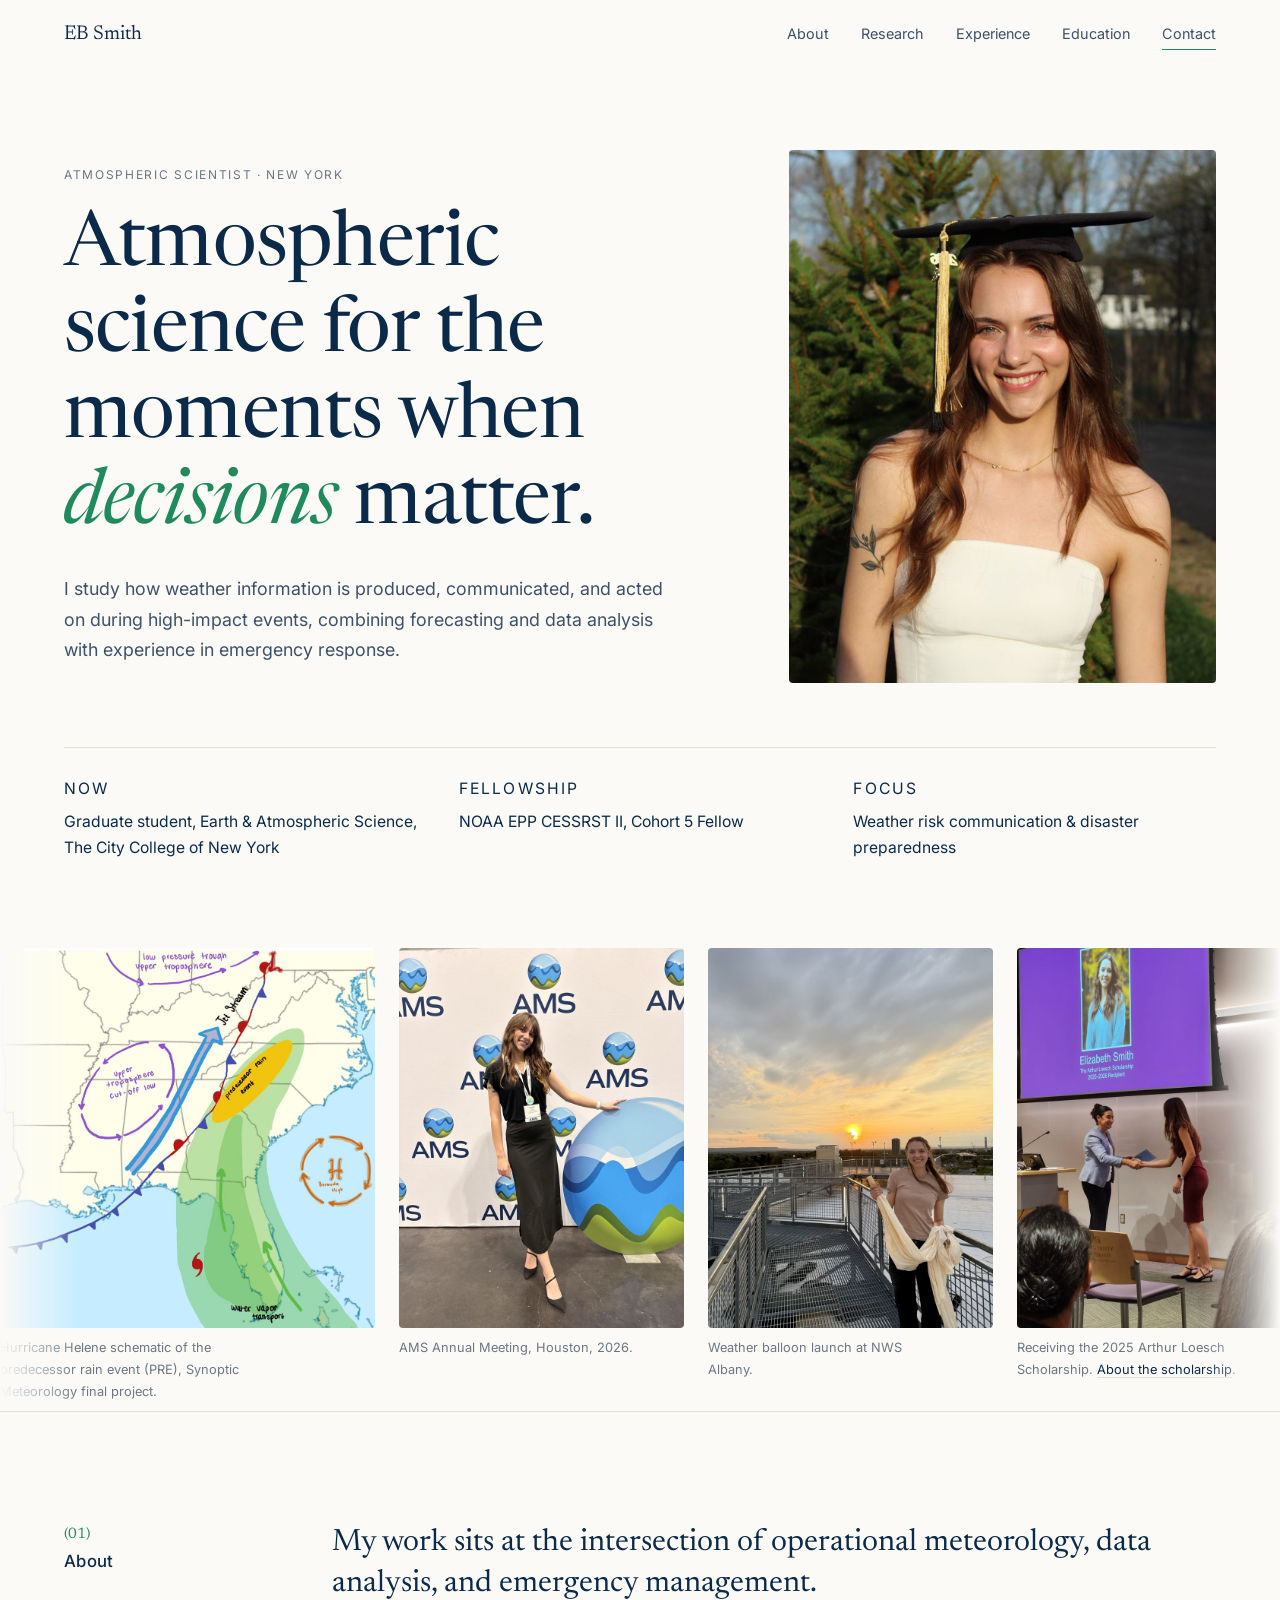
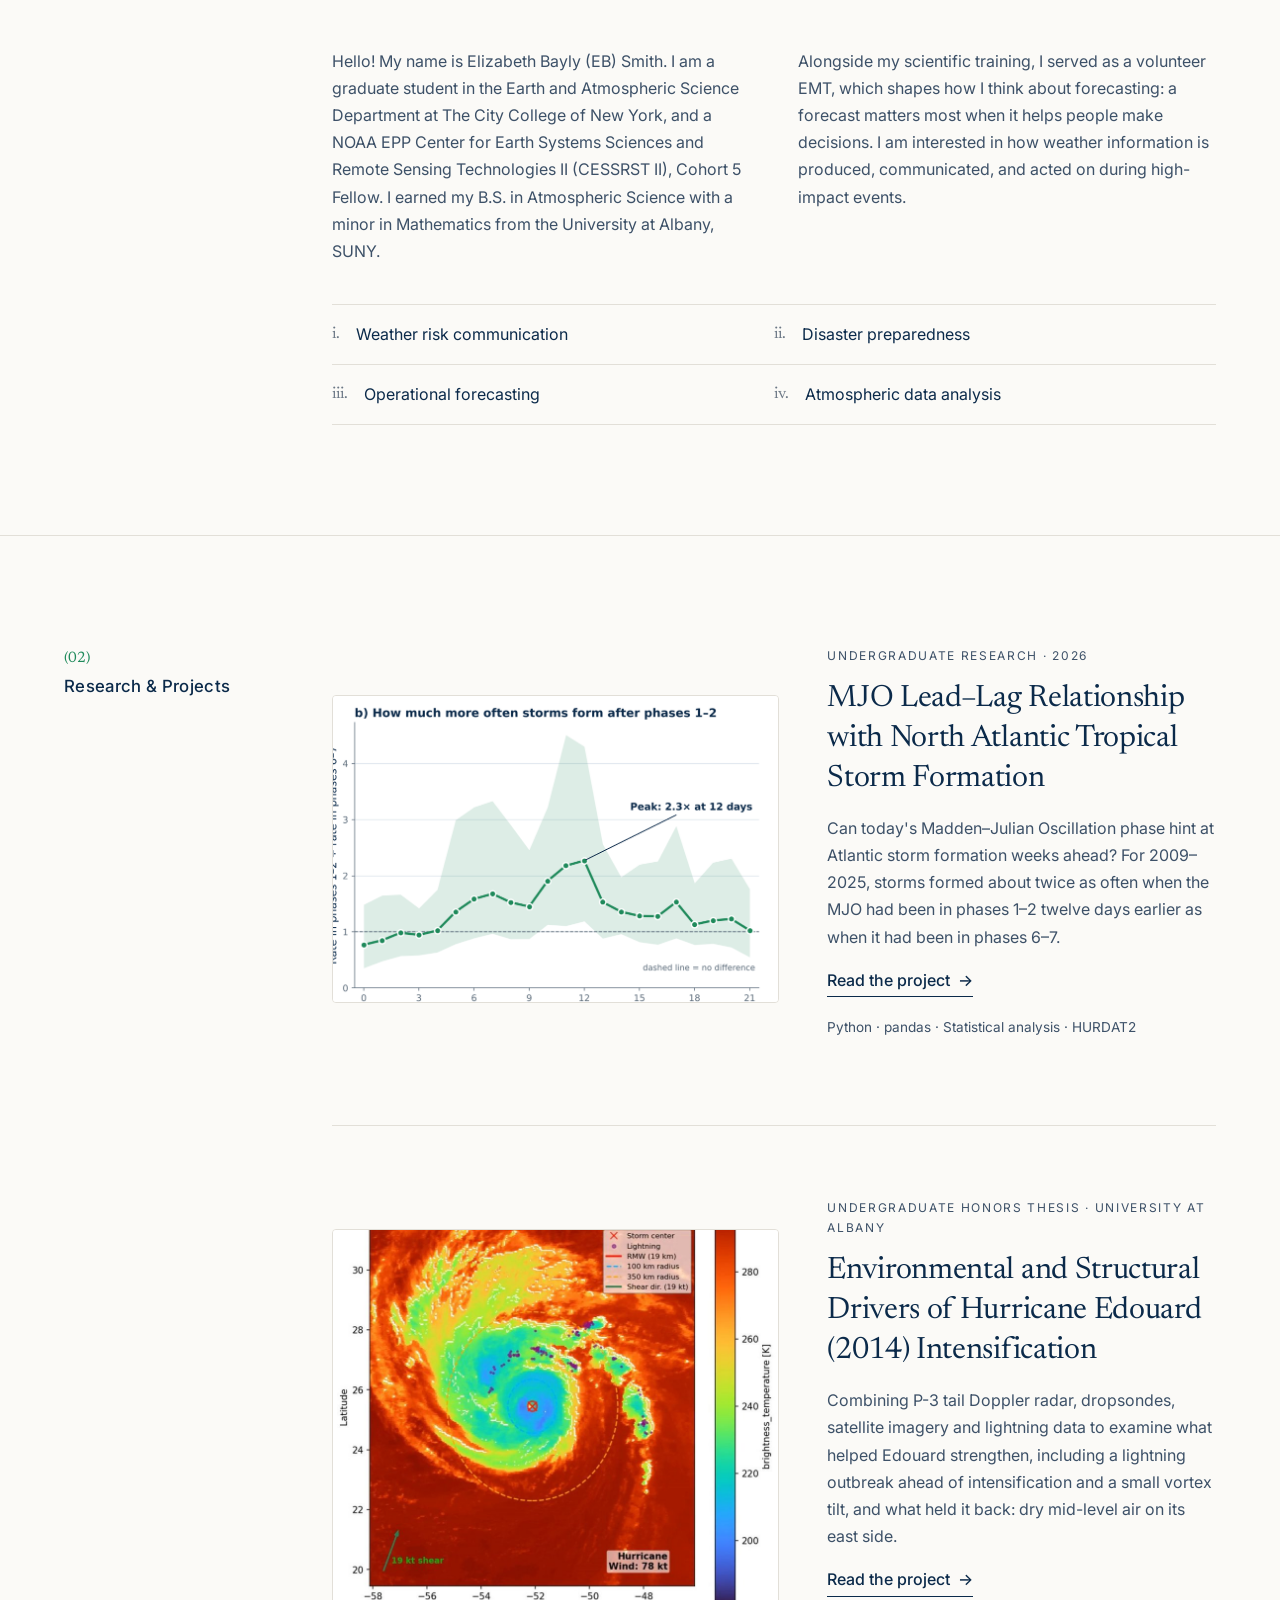
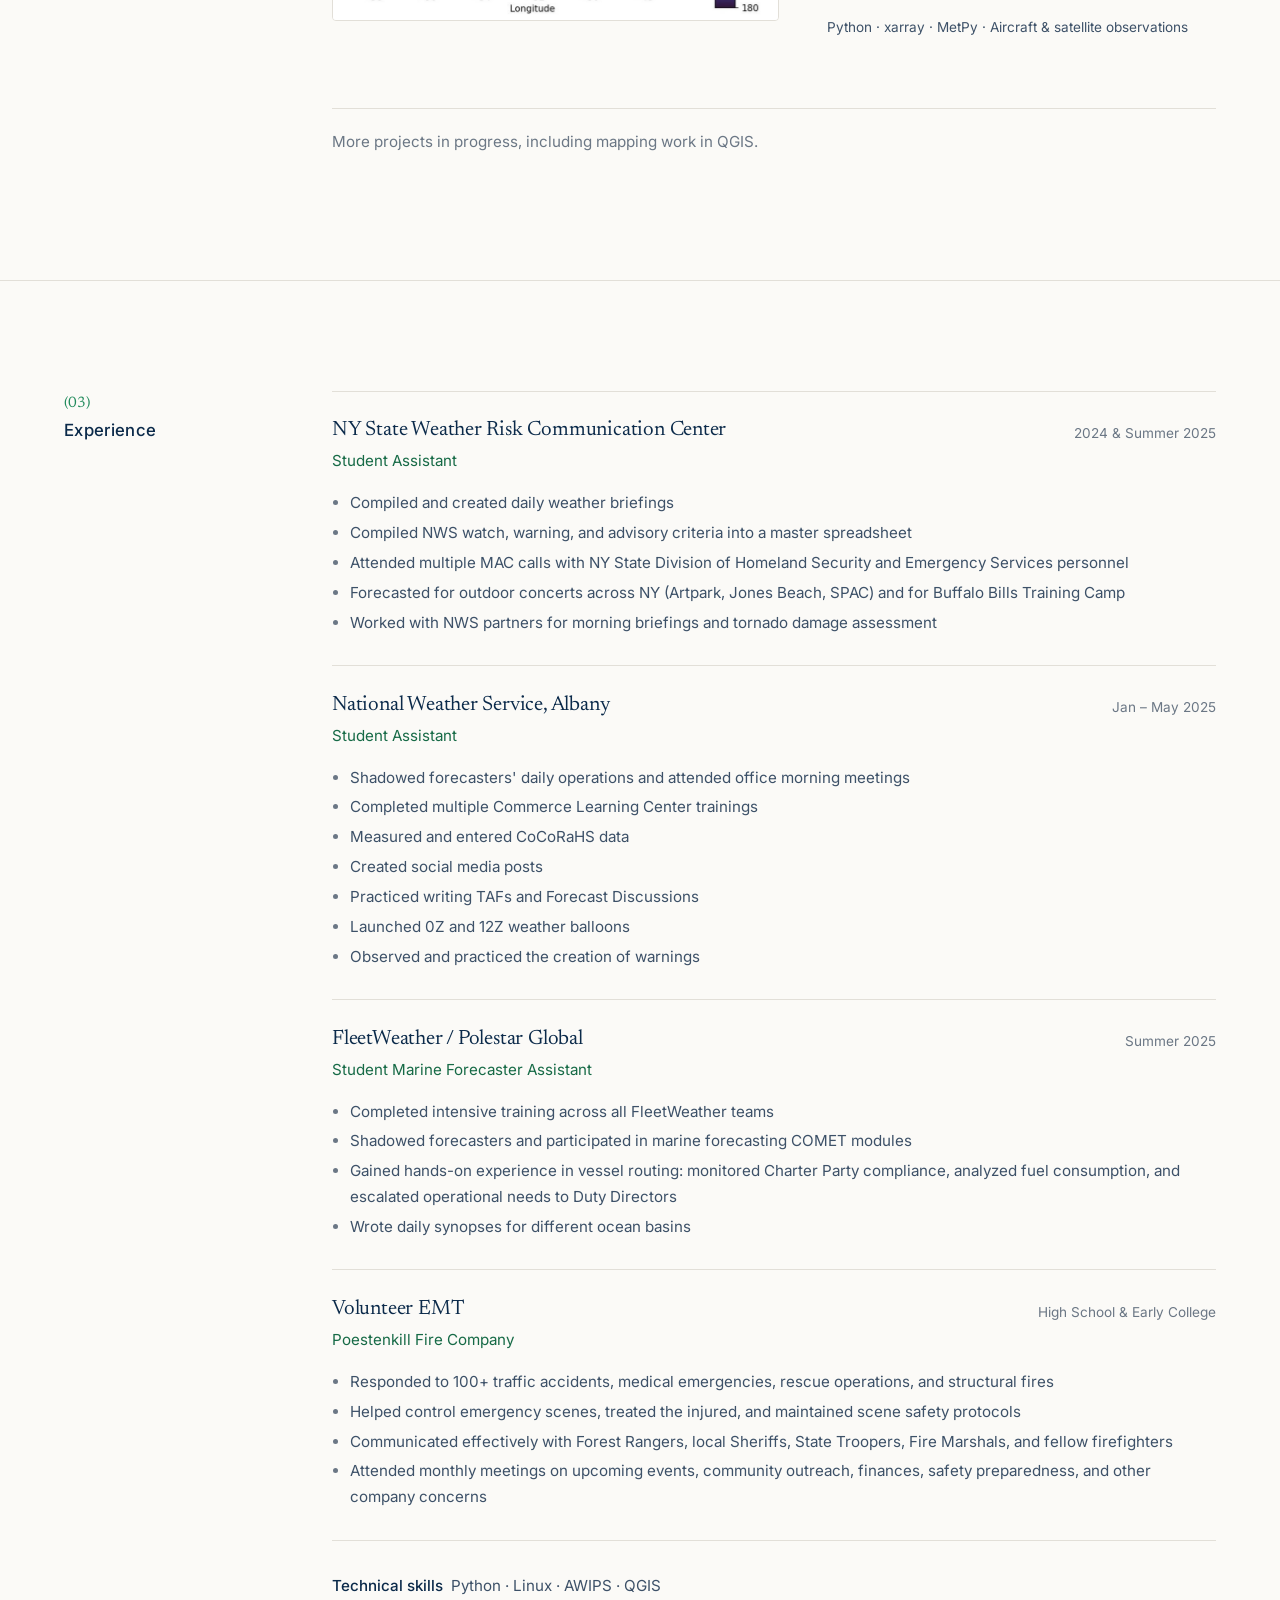
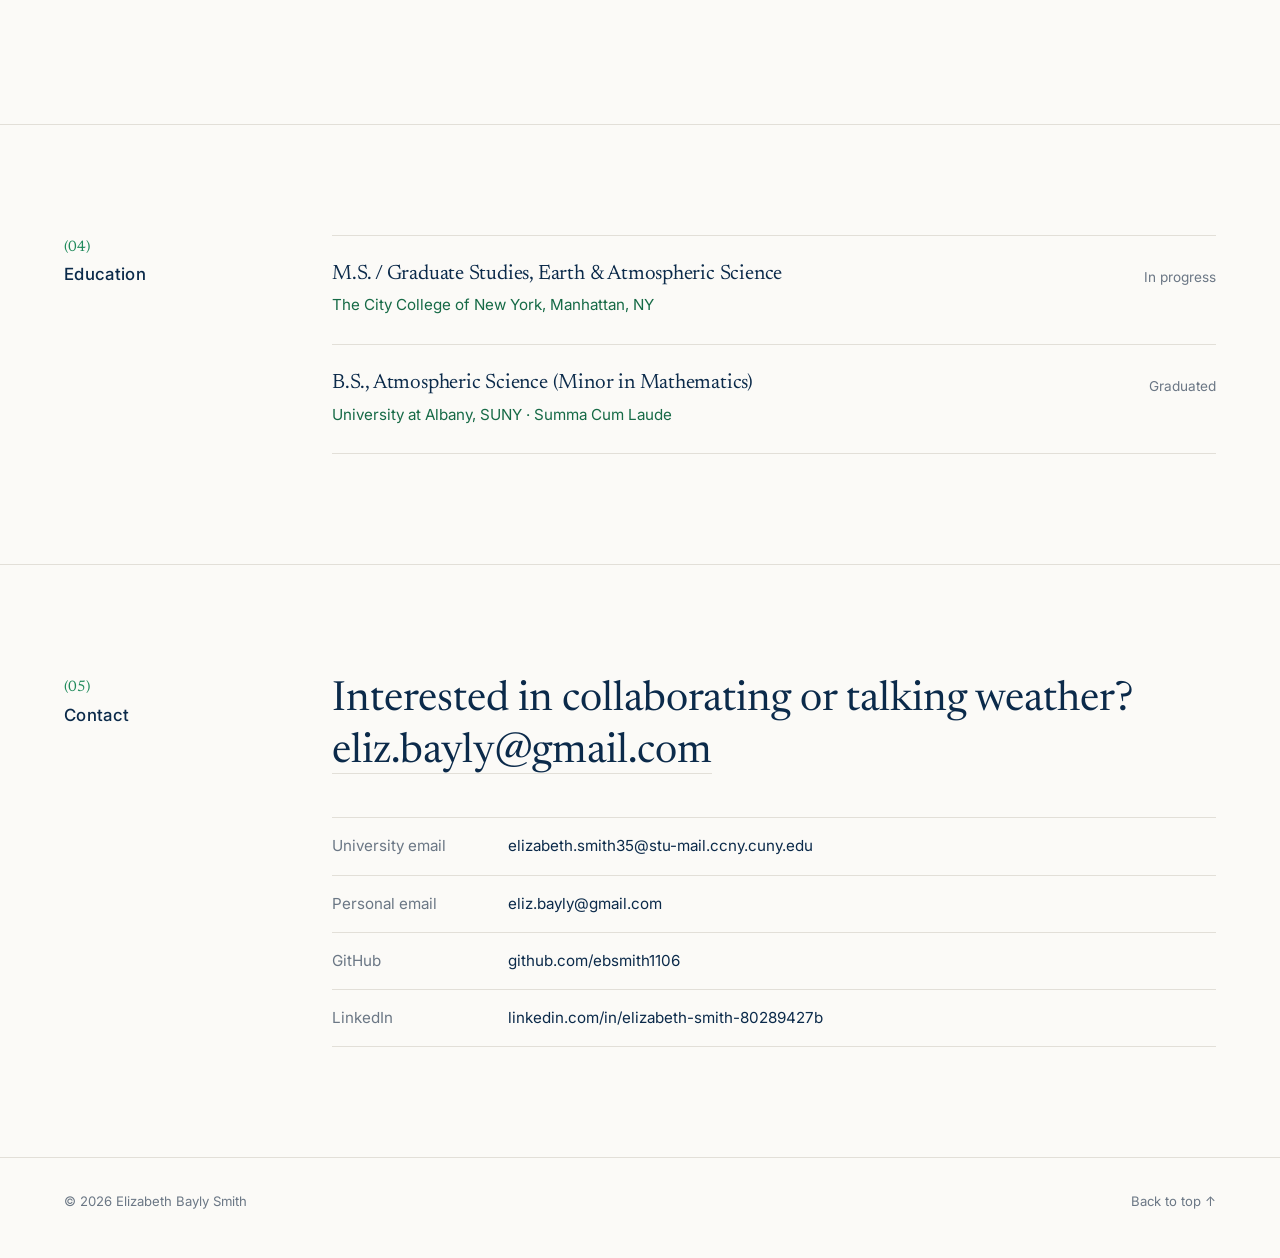
==== commit 1cf66656: "Add Hurricane Edouard (2014) honors thesis project page - New page edouard-2014.html with figures fr" ====
--- a/index.html
+++ b/index.html
@@ -154,7 +154,24 @@
               <p class="meta-line">Python &middot; pandas &middot; Statistical analysis &middot; HURDAT2</p>
             </div>
           </a>
-          <p class="in-progress reveal">More projects in progress, including mapping work in QGIS and my undergraduate honors thesis.</p>
+          <a class="feature reveal" href="edouard-2014.html">
+            <div class="feature-img">
+              <img src="images/edouard/thumb.jpg" alt="Infrared satellite image of Hurricane Edouard on 14 September 2014 with lightning overlaid" width="900" height="788">
+            </div>
+            <div>
+              <p class="label">Undergraduate honors thesis &middot; University at Albany</p>
+              <h3>Environmental and Structural Drivers of Hurricane Edouard (2014) Intensification</h3>
+              <p>
+                Combining P-3 tail Doppler radar, dropsondes, satellite imagery and lightning
+                data to examine what helped Edouard strengthen, including a lightning outbreak
+                ahead of intensification and a small vortex tilt, and what held it back:
+                dry mid-level air on its east side.
+              </p>
+              <span class="more-link">Read the project <span aria-hidden="true">&rarr;</span></span>
+              <p class="meta-line">Python &middot; xarray &middot; MetPy &middot; Aircraft &amp; satellite observations</p>
+            </div>
+          </a>
+          <p class="in-progress reveal">More projects in progress, including mapping work in QGIS.</p>
         </div>
       </div>
     </section>
--- a/style.css
+++ b/style.css
@@ -403,6 +403,13 @@
 .btn-ghost { background: transparent; color: var(--ink); }
 .btn-ghost:hover { border-color: var(--accent); color: var(--accent); }
 
+.figure-pair { display: grid; grid-template-columns: 1fr 1fr; gap: 1.2rem; margin: 1.8rem 0; }
+.figure-pair .figure-full { margin: 0; }
+.figure-small { max-width: 480px; margin-left: auto; margin-right: auto; }
+.refs { font-size: 0.88rem; }
+.refs li { margin-bottom: 0.8rem; }
+.feature + .feature { margin-top: 4.5rem; padding-top: 4.5rem; border-top: 1px solid var(--line); }
+
 /* ---------- Responsive ---------- */
 @media (max-width: 900px) {
   .hero-grid, .feature { grid-template-columns: 1fr; gap: 2.5rem; }
@@ -413,6 +420,7 @@
   .fact-row { grid-template-columns: repeat(2, 1fr); }
   .fact:nth-child(3) { padding-left: 0; border-left: 0; }
   .fact:nth-child(n+3) { border-top: 1px solid var(--line); }
+  .figure-pair { grid-template-columns: 1fr; }
 }
 @media (max-width: 720px) {
   .menu-btn { display: block; }
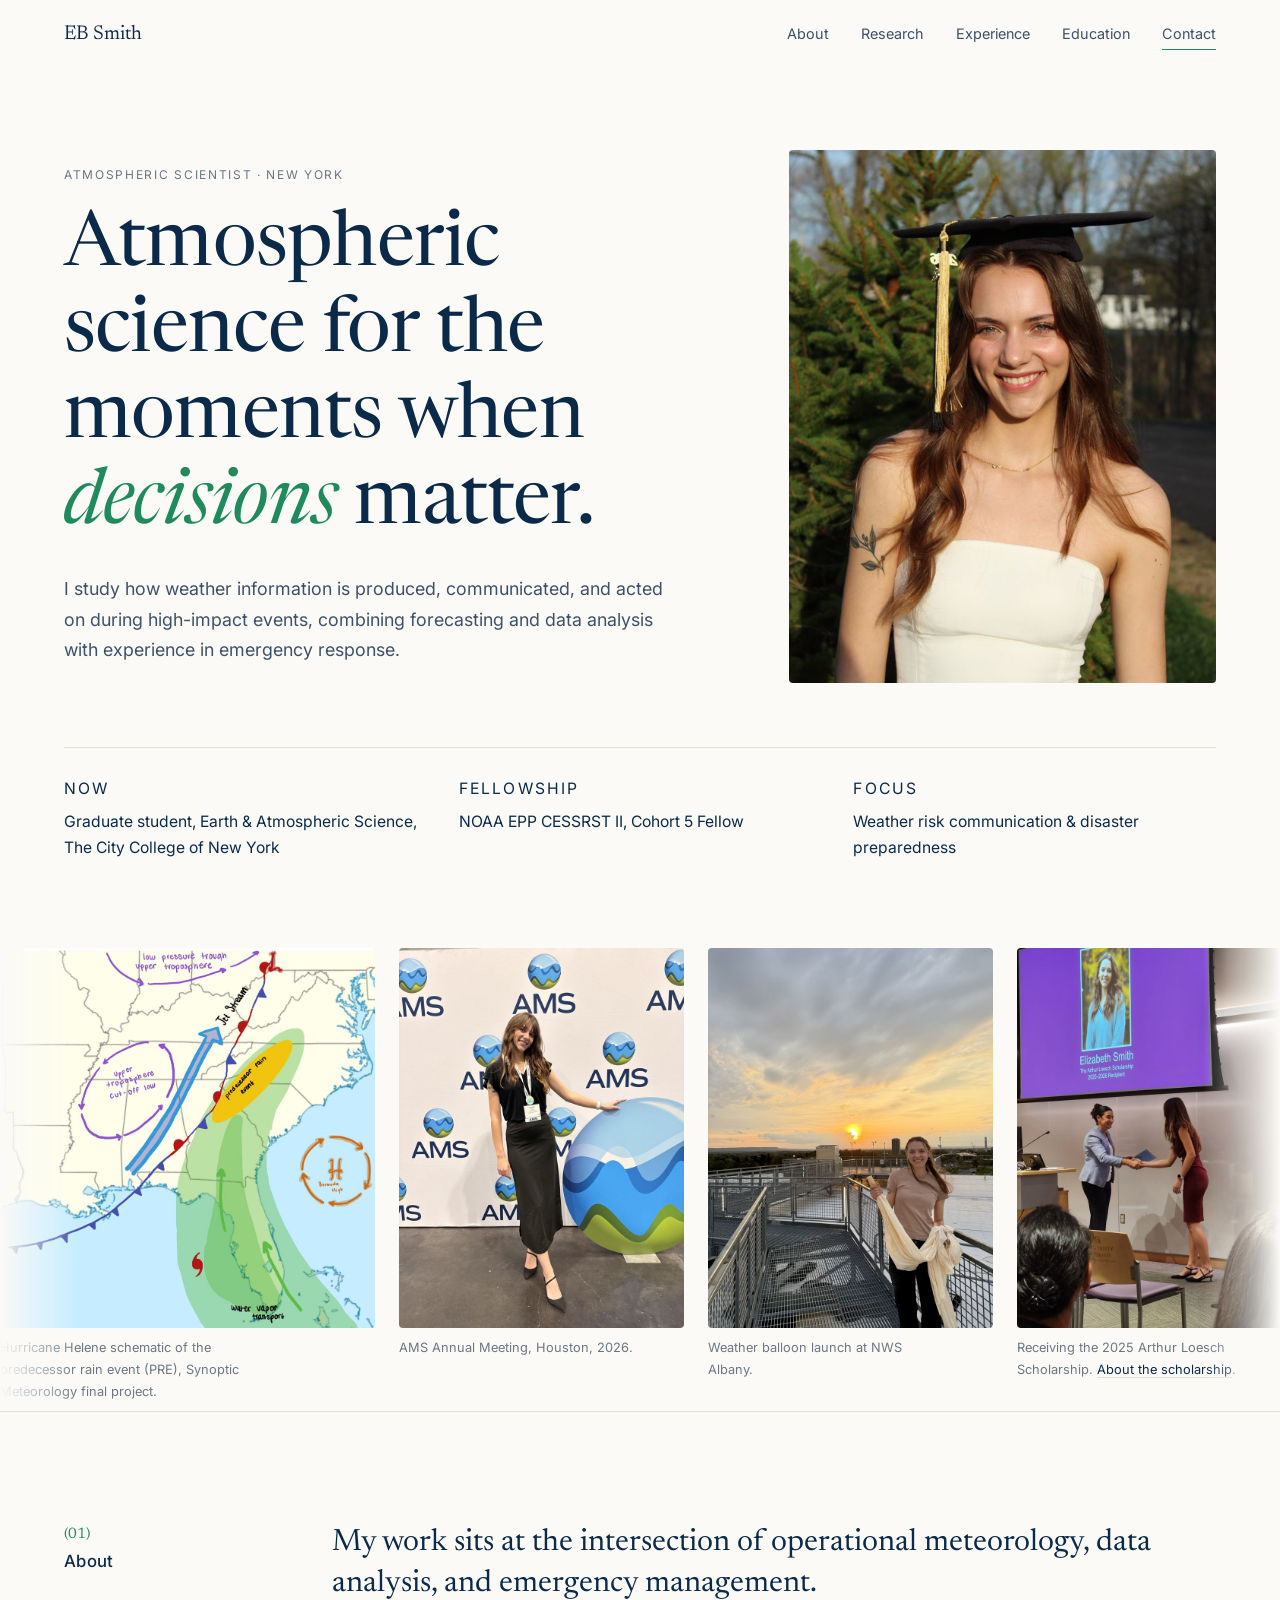
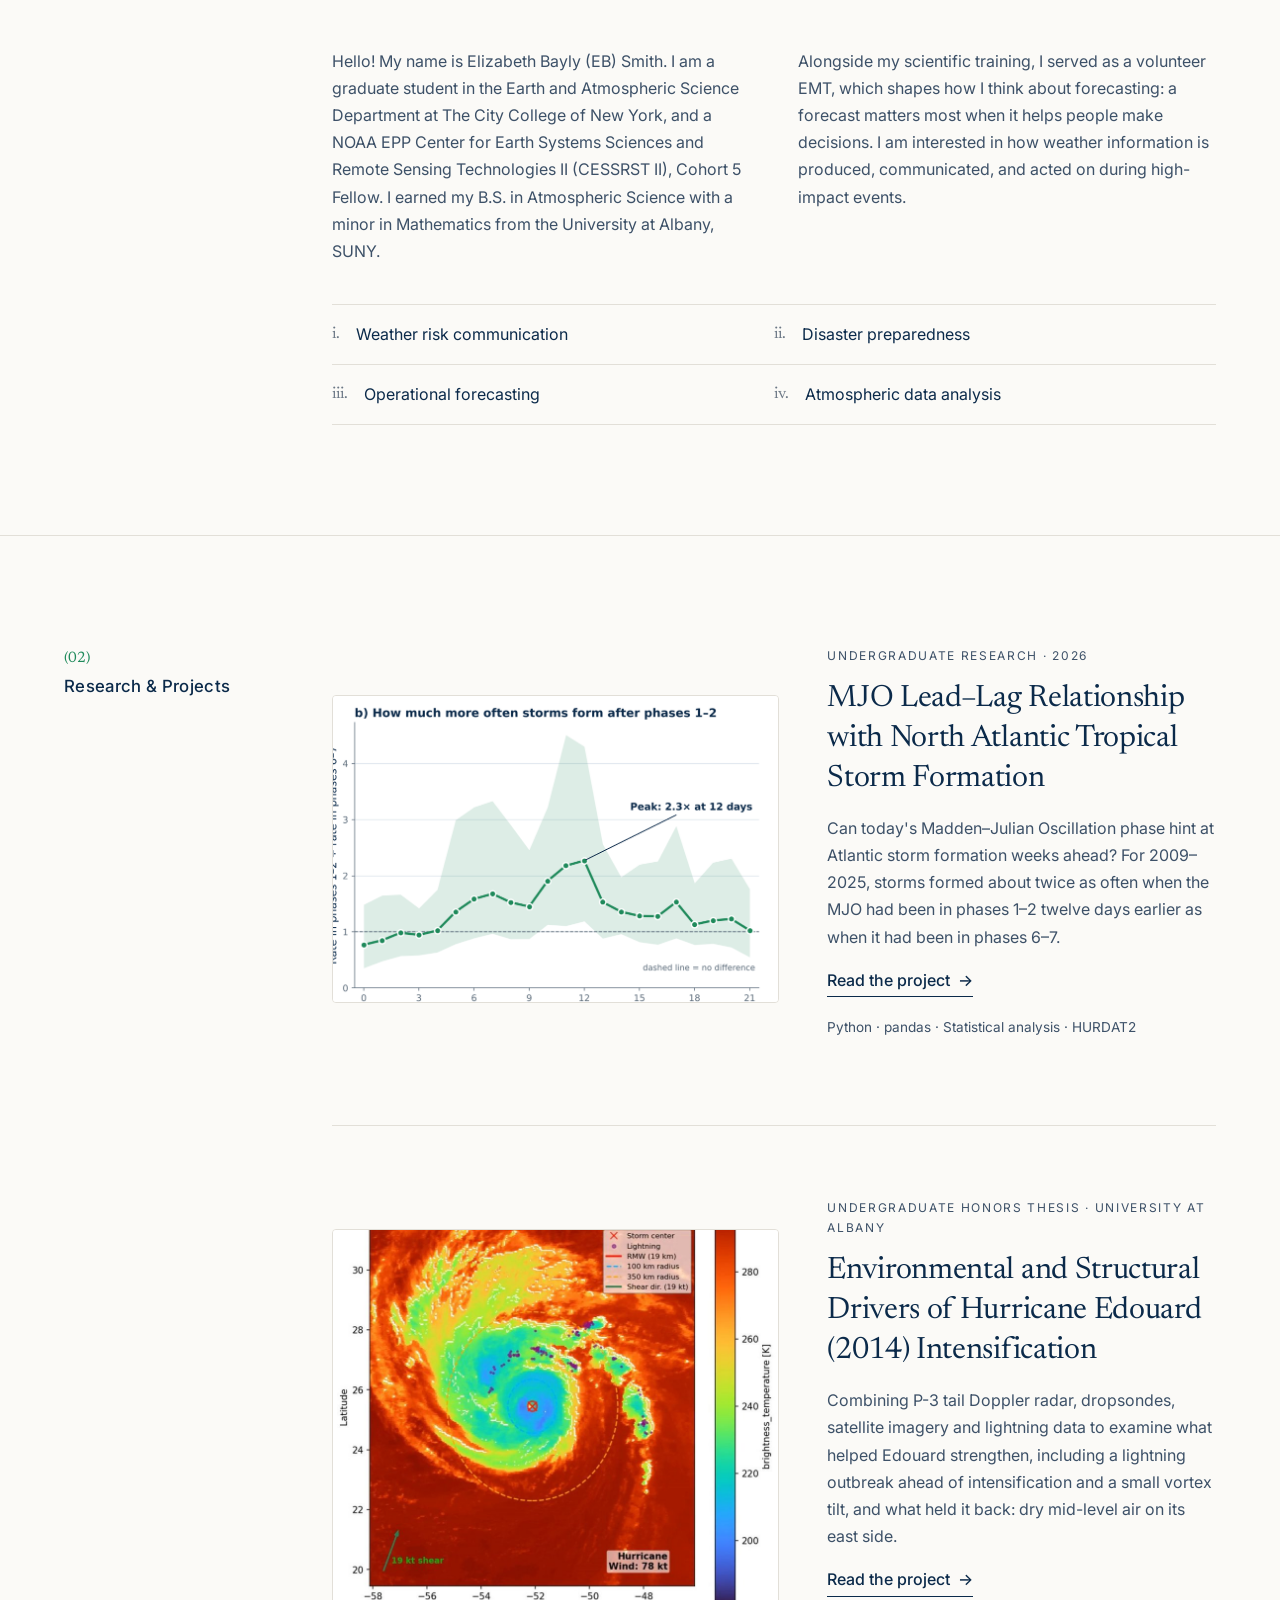
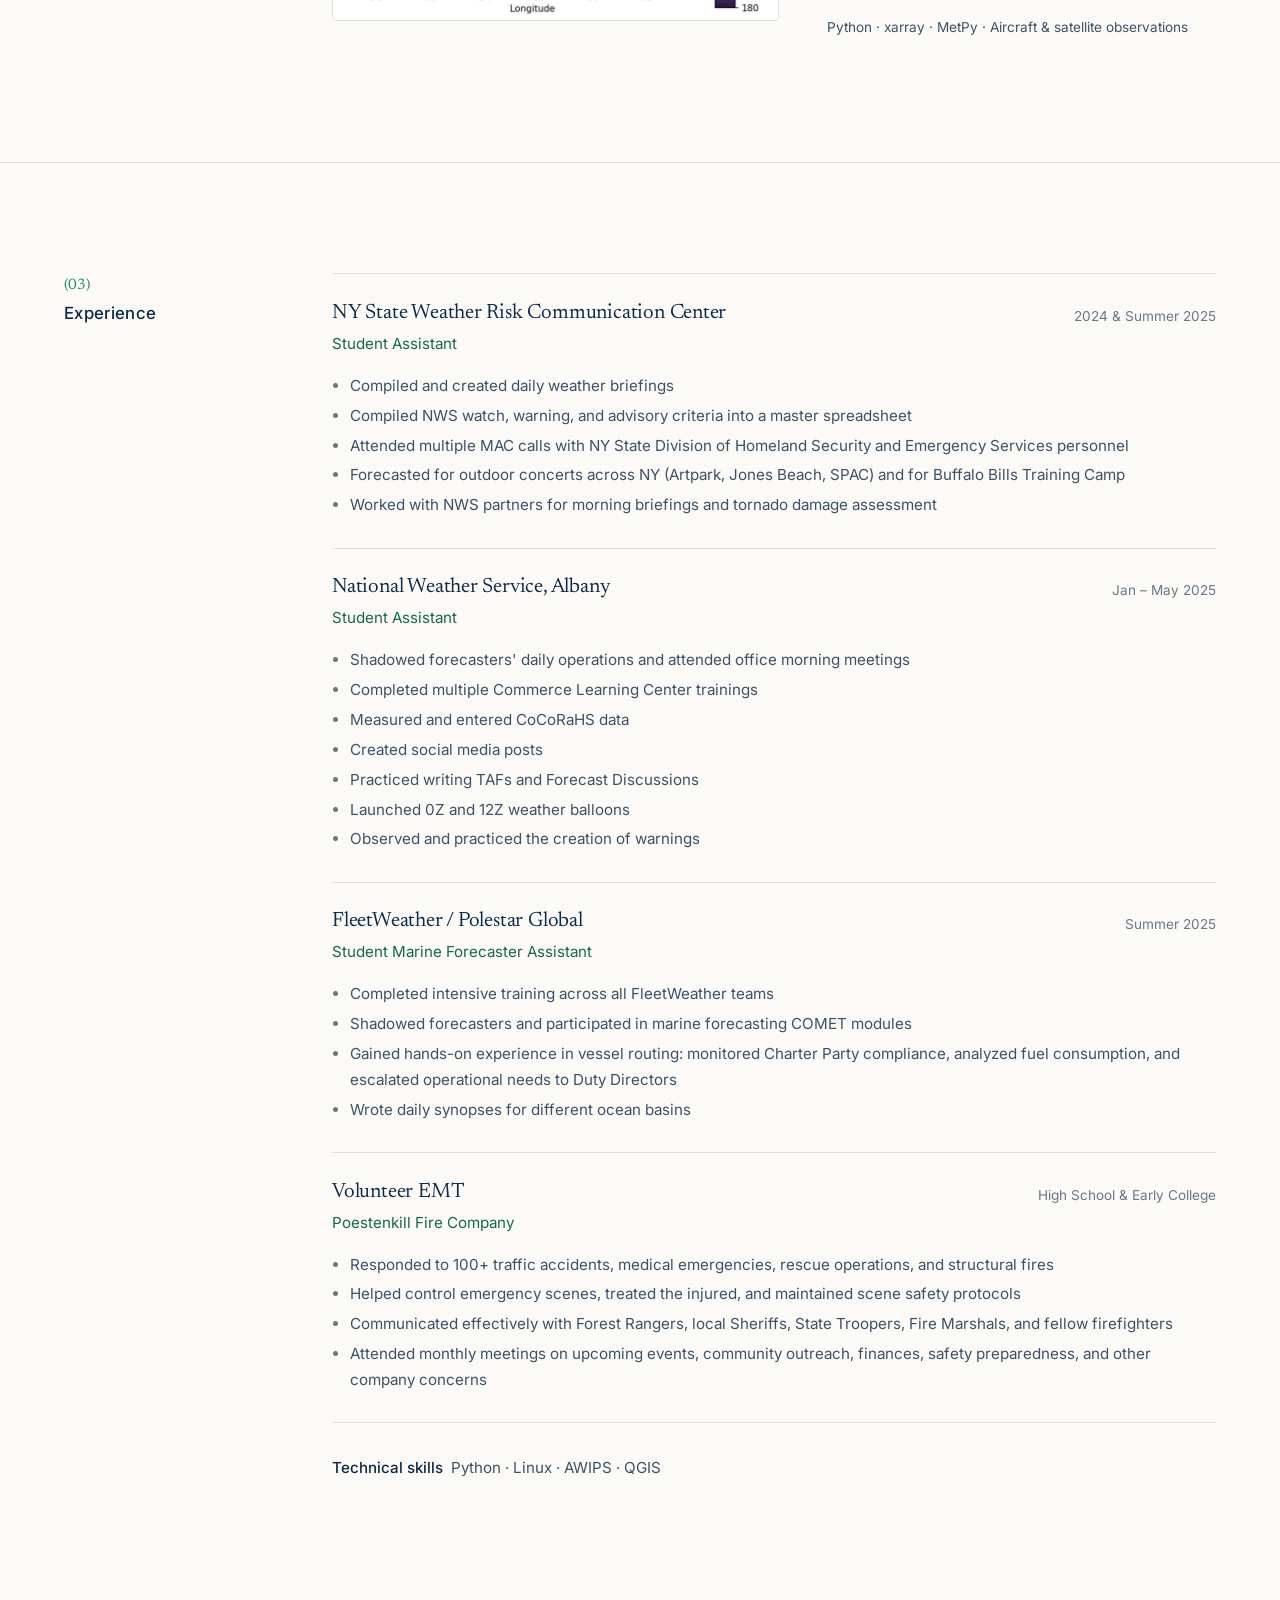
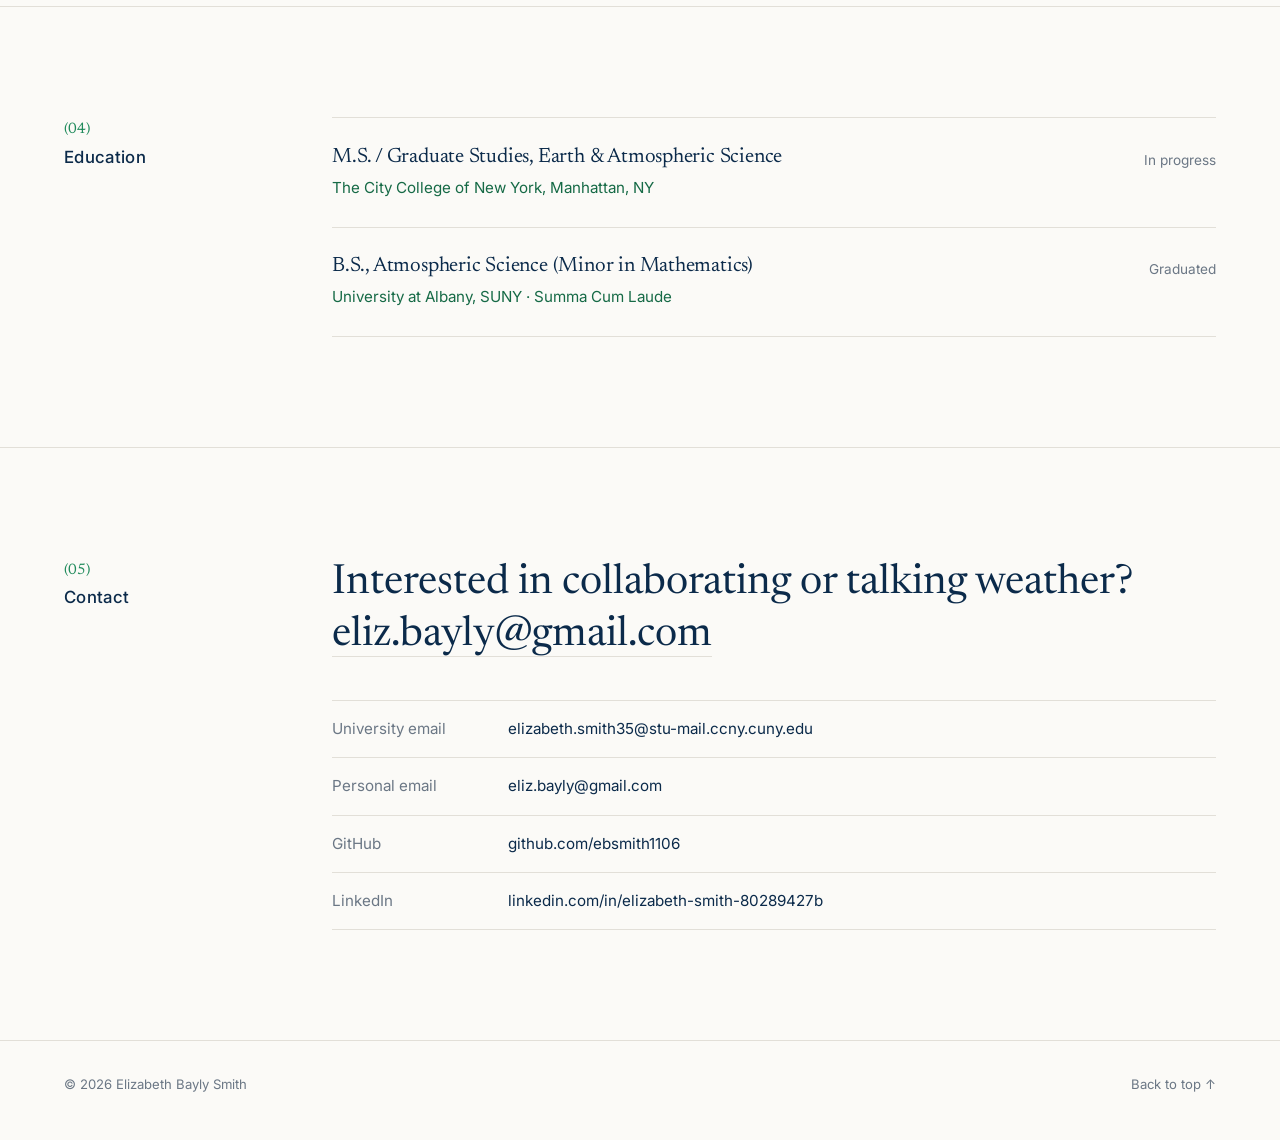
==== commit 800a56b1: "Remove 'more projects in progress' line from Research section Co-Authored-By: Claude Opus 5.5 <norep" ====
--- a/index.html
+++ b/index.html
@@ -171,7 +171,6 @@
               <p class="meta-line">Python &middot; xarray &middot; MetPy &middot; Aircraft &amp; satellite observations</p>
             </div>
           </a>
-          <p class="in-progress reveal">More projects in progress, including mapping work in QGIS.</p>
         </div>
       </div>
     </section>
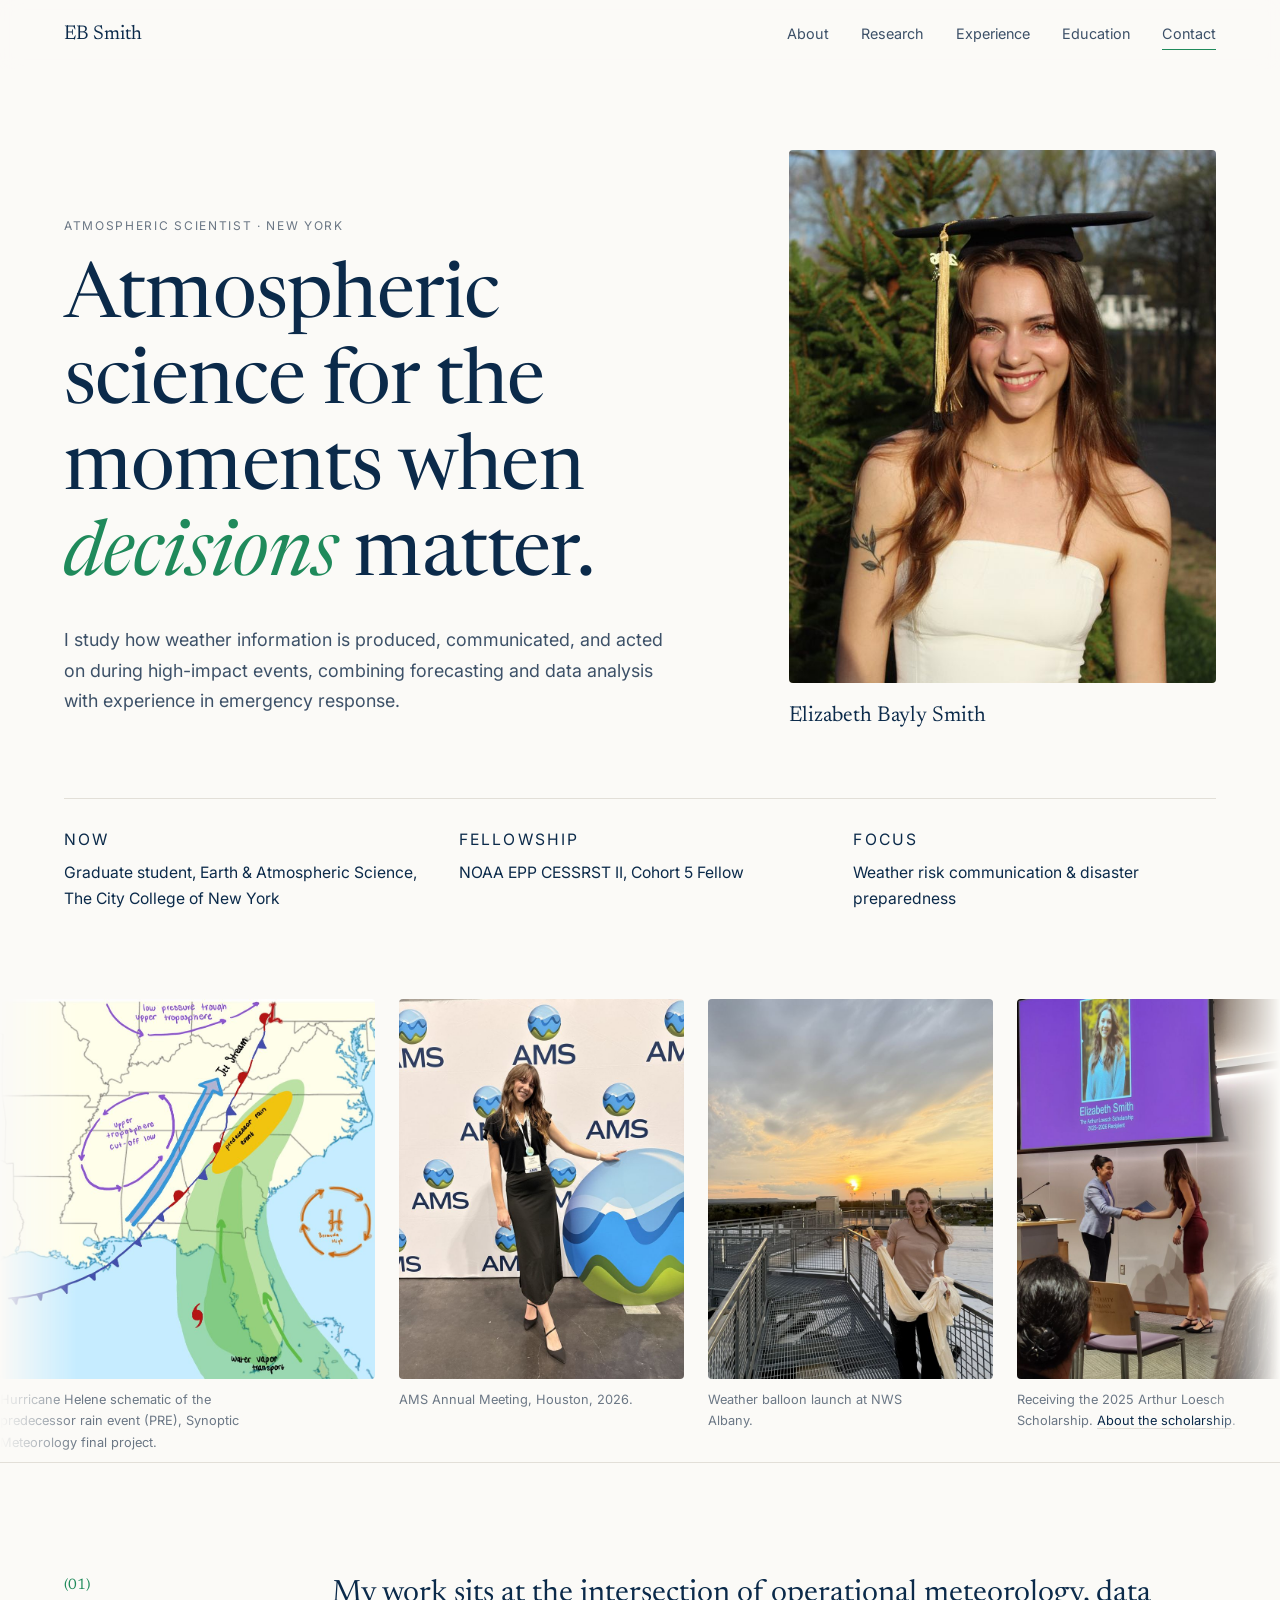
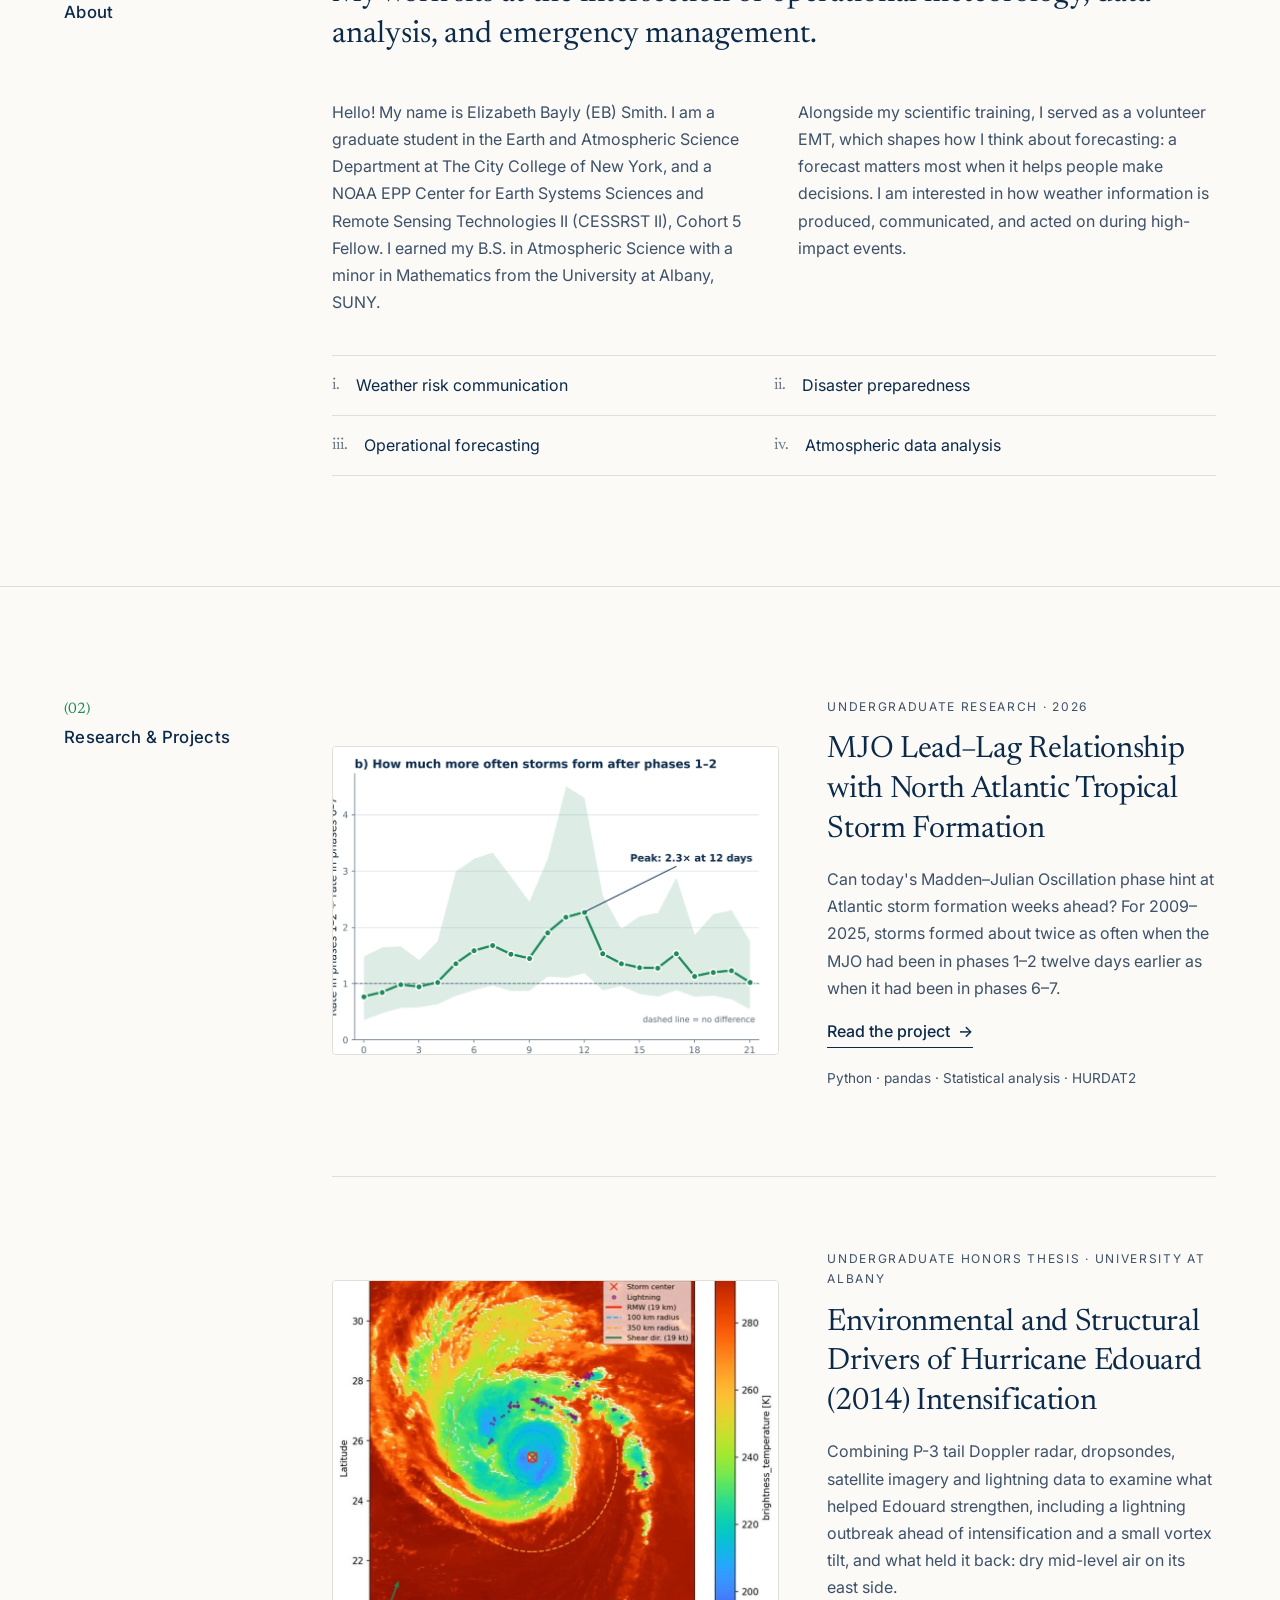
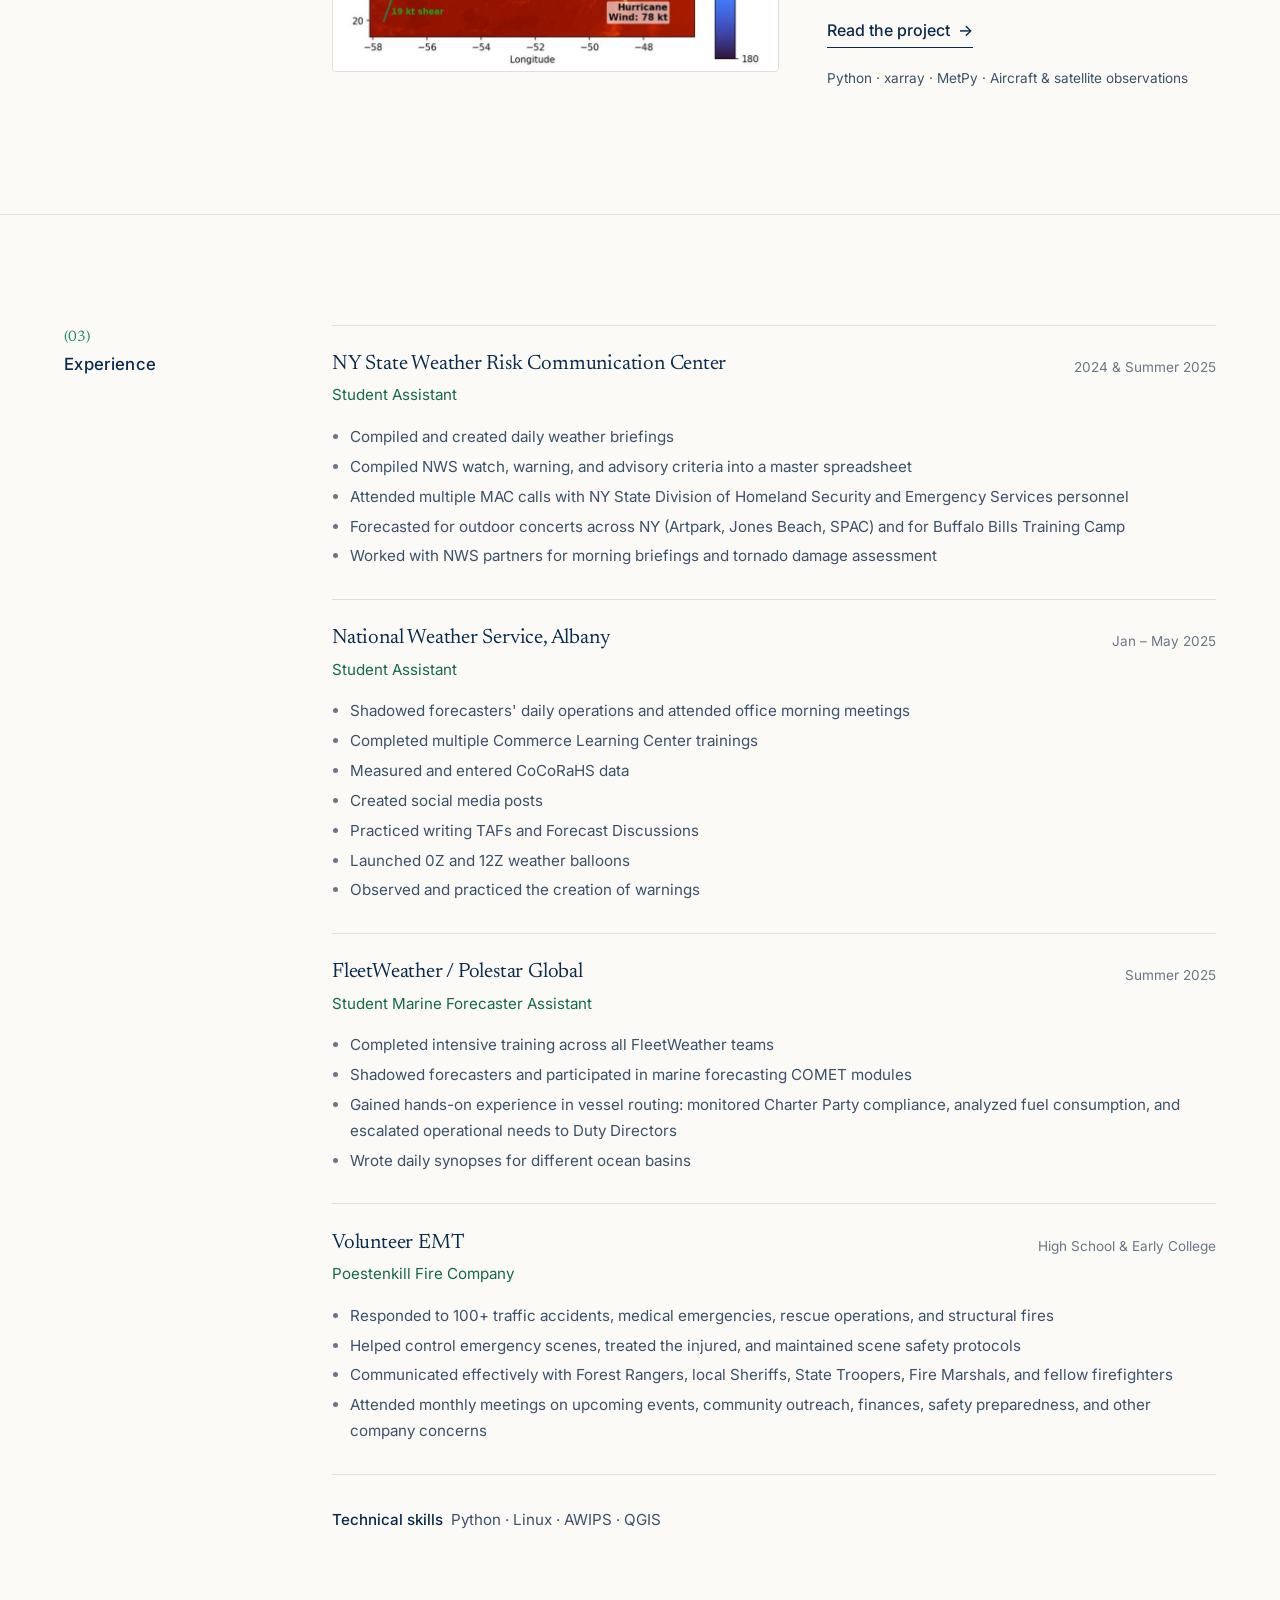
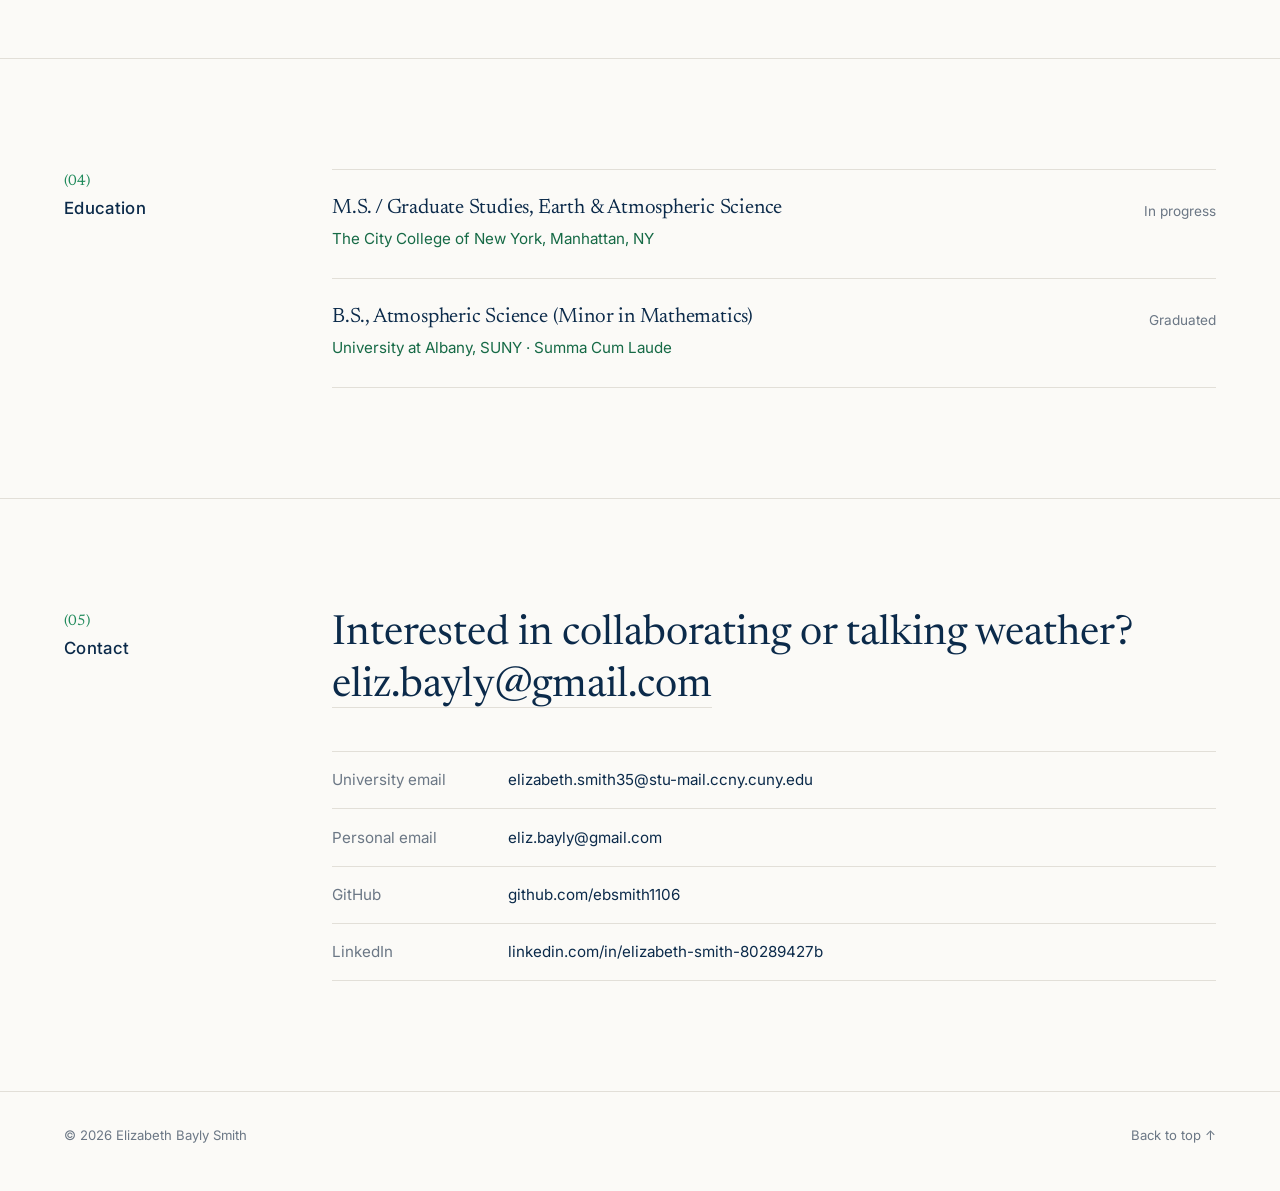
==== commit b61cfb27: "Add full name under hero portrait Co-Authored-By: Claude Opus 5.5 <noreply@anthropic.com> Claude-Ses" ====
--- a/index.html
+++ b/index.html
@@ -43,8 +43,11 @@
               experience in emergency response.
             </p>
           </div>
-          <figure class="hero-portrait reveal d1">
-            <img src="images/grad.jpg" alt="Portrait of Elizabeth Bayly Smith in graduation attire" width="667" height="1000">
+          <figure class="hero-figure reveal d1">
+            <div class="hero-portrait">
+              <img src="images/grad.jpg" alt="Portrait of Elizabeth Bayly Smith in graduation attire" width="667" height="1000">
+            </div>
+            <figcaption class="hero-name">Elizabeth Bayly Smith</figcaption>
           </figure>
         </div>
 
--- a/style.css
+++ b/style.css
@@ -139,6 +139,13 @@
   max-width: 34em;
   color: var(--ink-soft);
 }
+.hero-figure { margin: 0; }
+.hero-name {
+  font-family: var(--serif);
+  font-size: 1.35rem;
+  color: var(--ink);
+  margin-top: 0.9rem;
+}
 .hero-portrait {
   margin: 0;
   aspect-ratio: 4 / 5;
@@ -413,7 +420,7 @@
 /* ---------- Responsive ---------- */
 @media (max-width: 900px) {
   .hero-grid, .feature { grid-template-columns: 1fr; gap: 2.5rem; }
-  .hero-portrait { max-width: 360px; }
+  .hero-figure { max-width: 360px; }
   .section-grid { grid-template-columns: 1fr; gap: 1.2rem; }
   .section-head { position: static; display: flex; gap: 0.8rem; align-items: baseline; }
   .section { padding: 80px 0; }
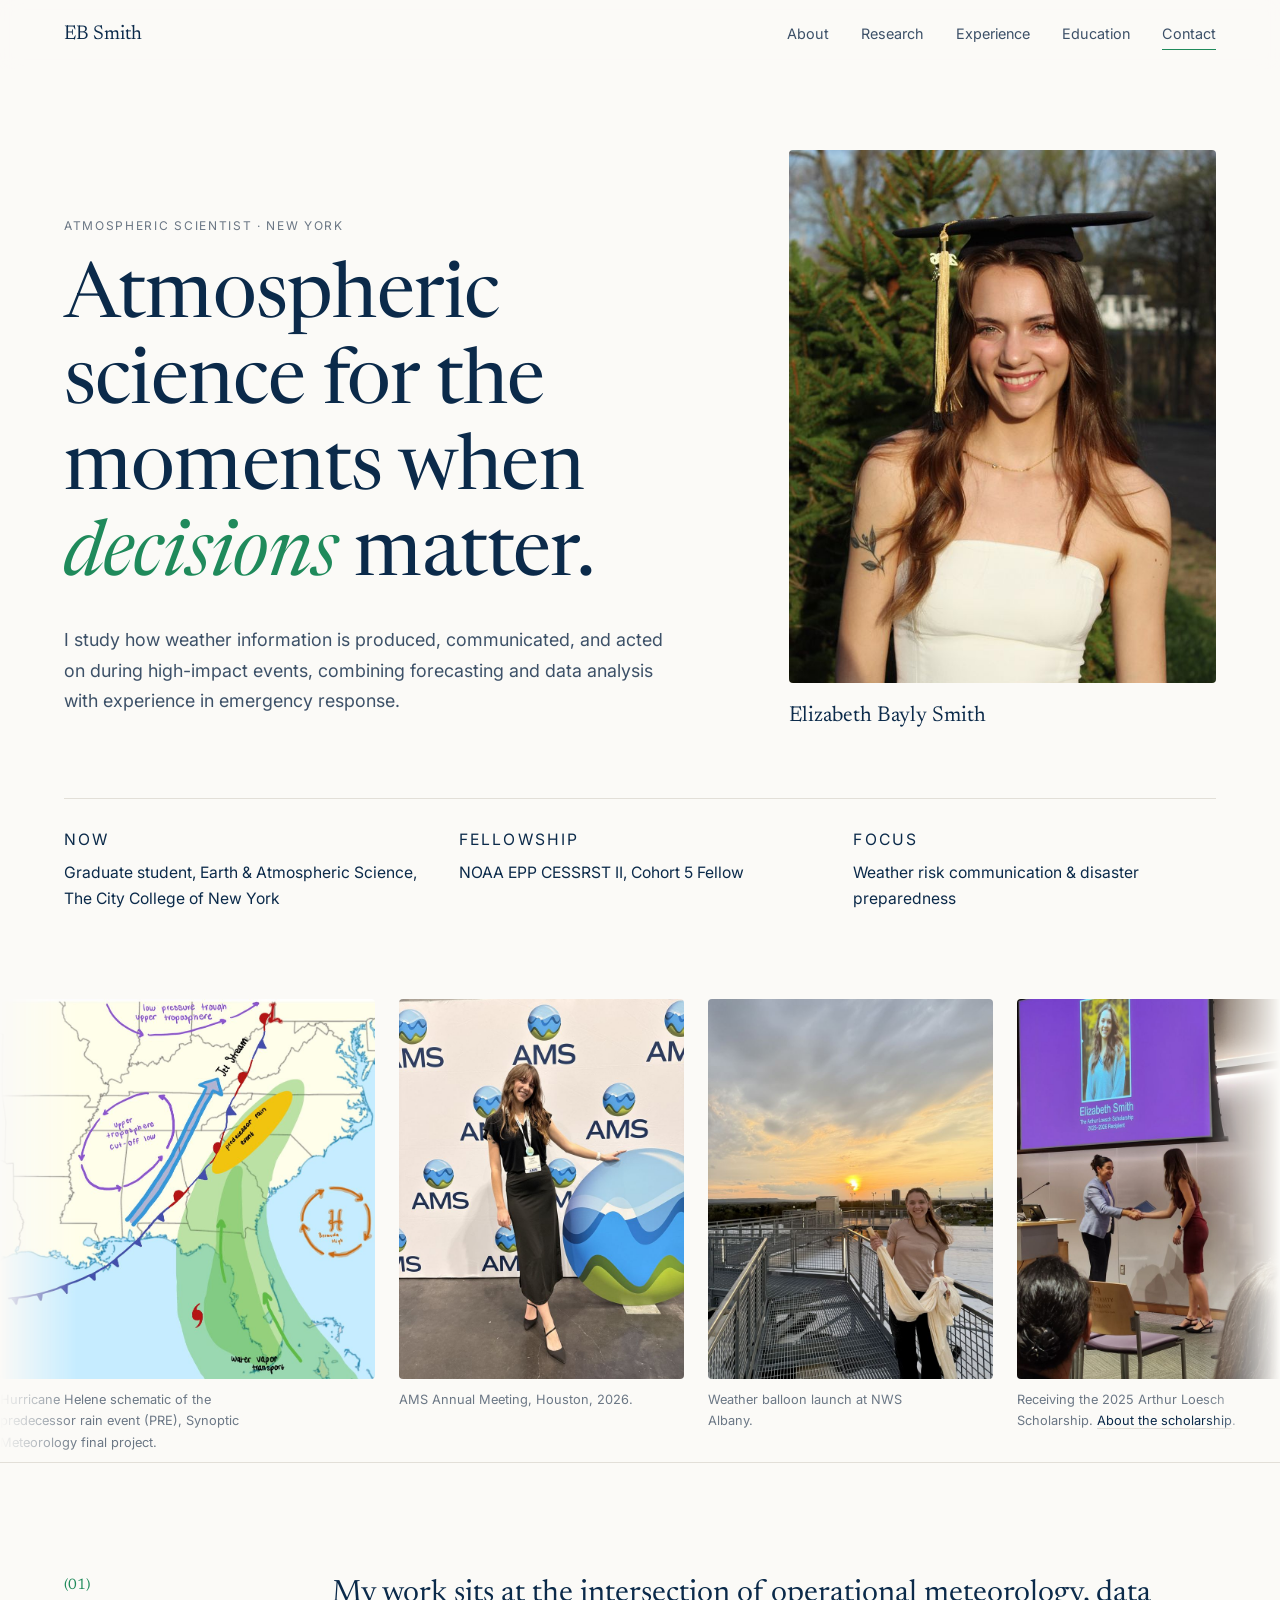
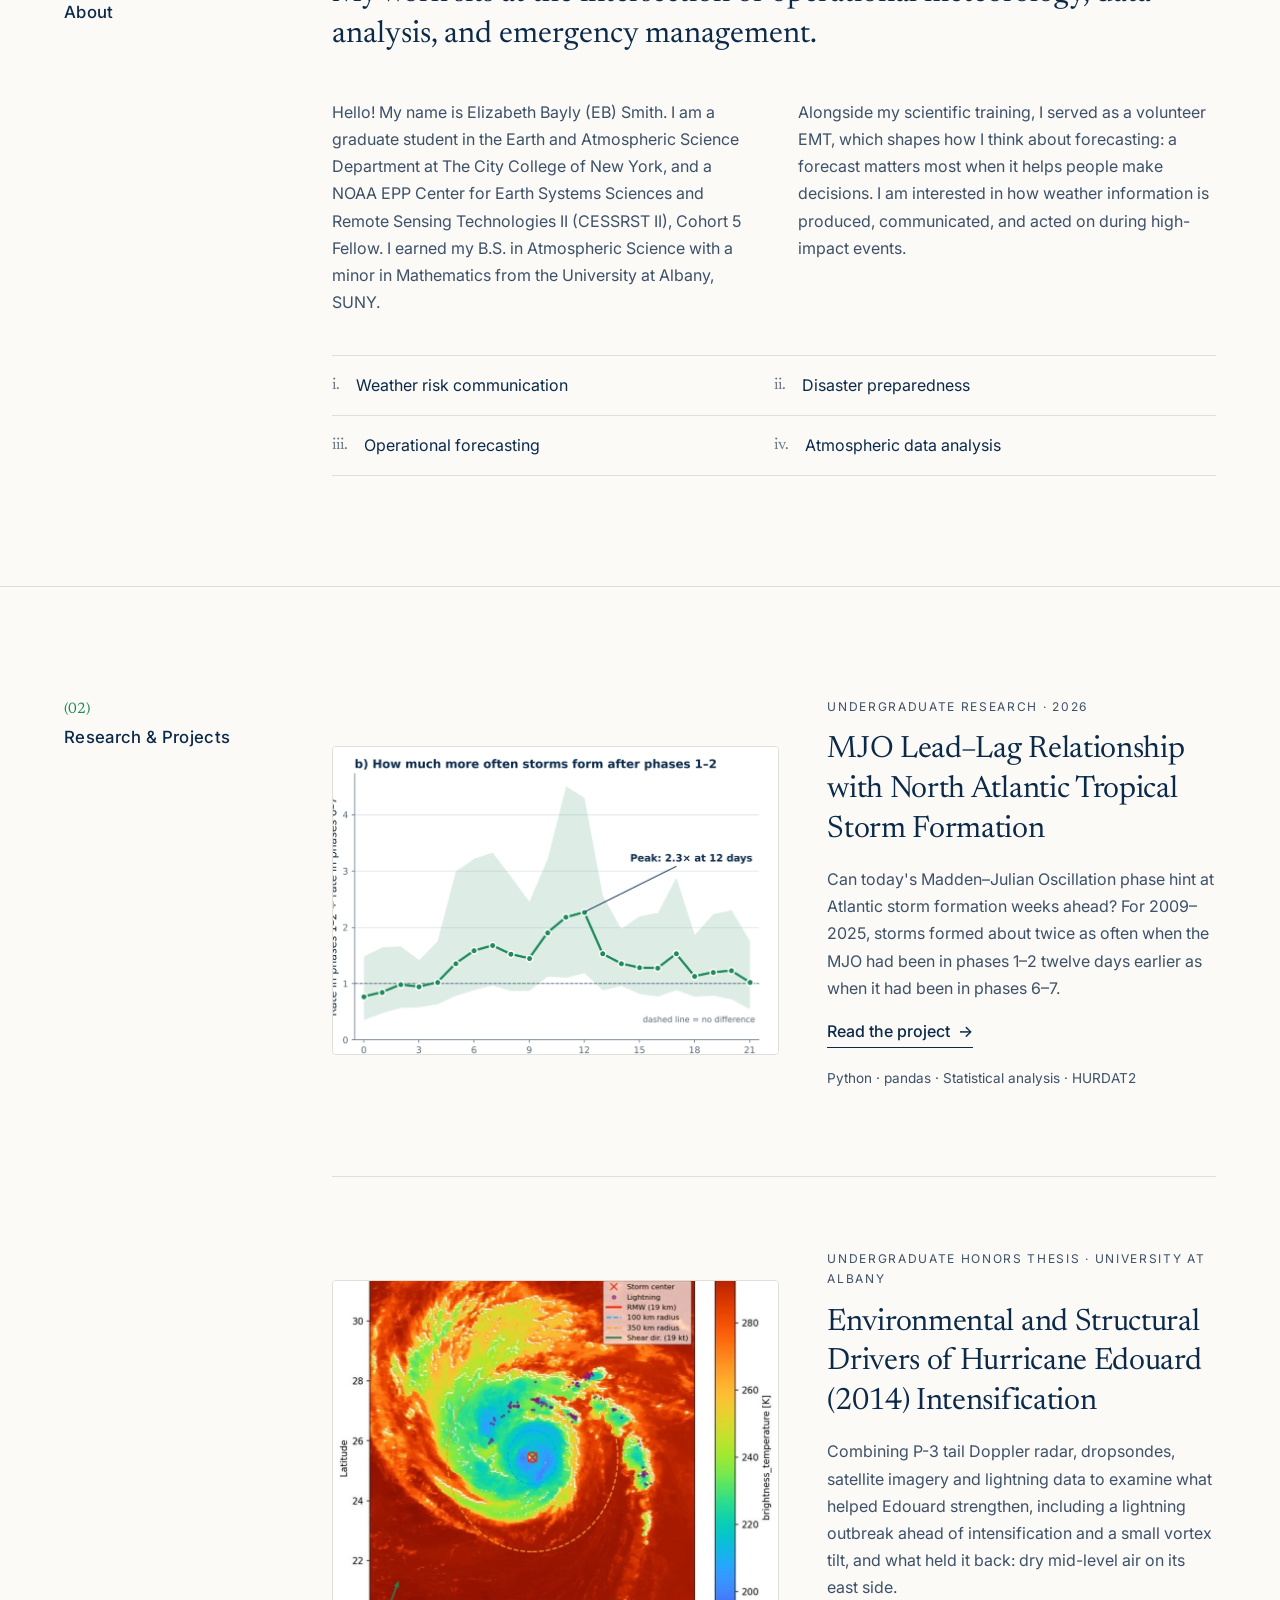
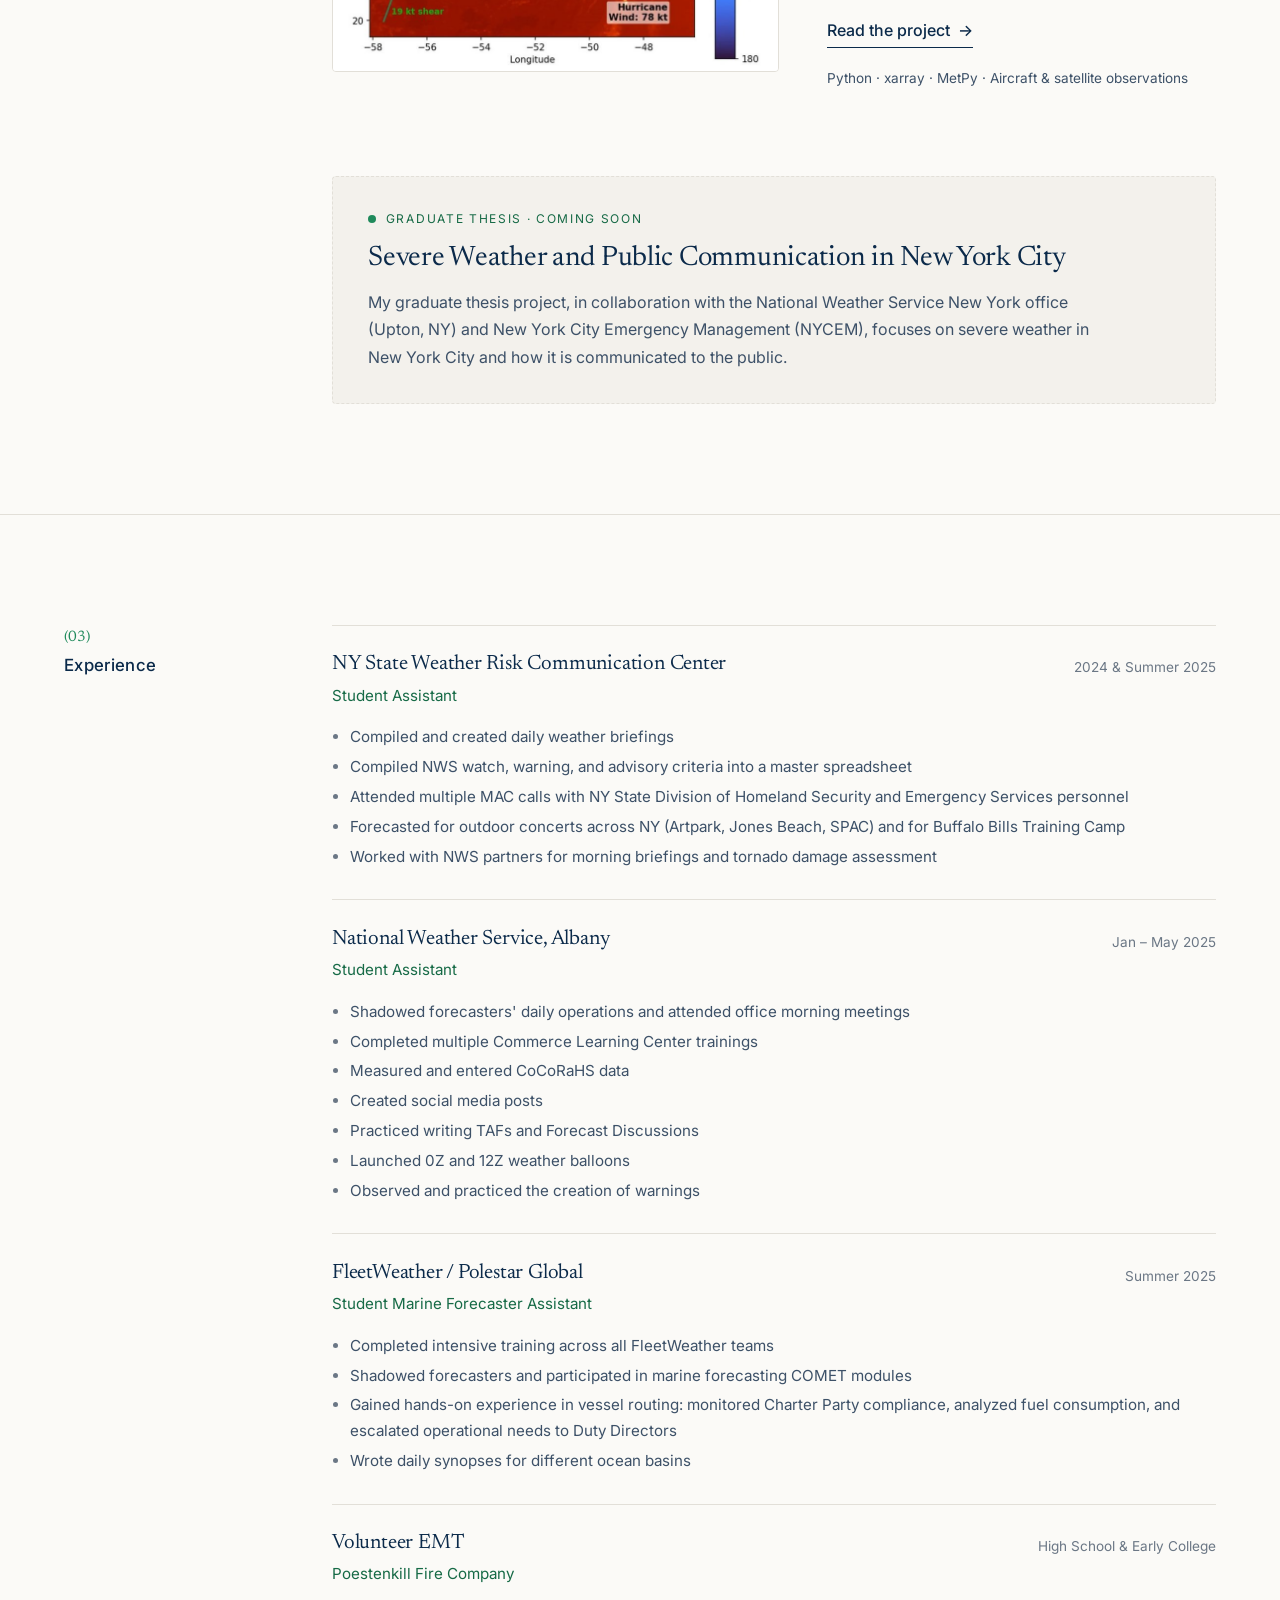
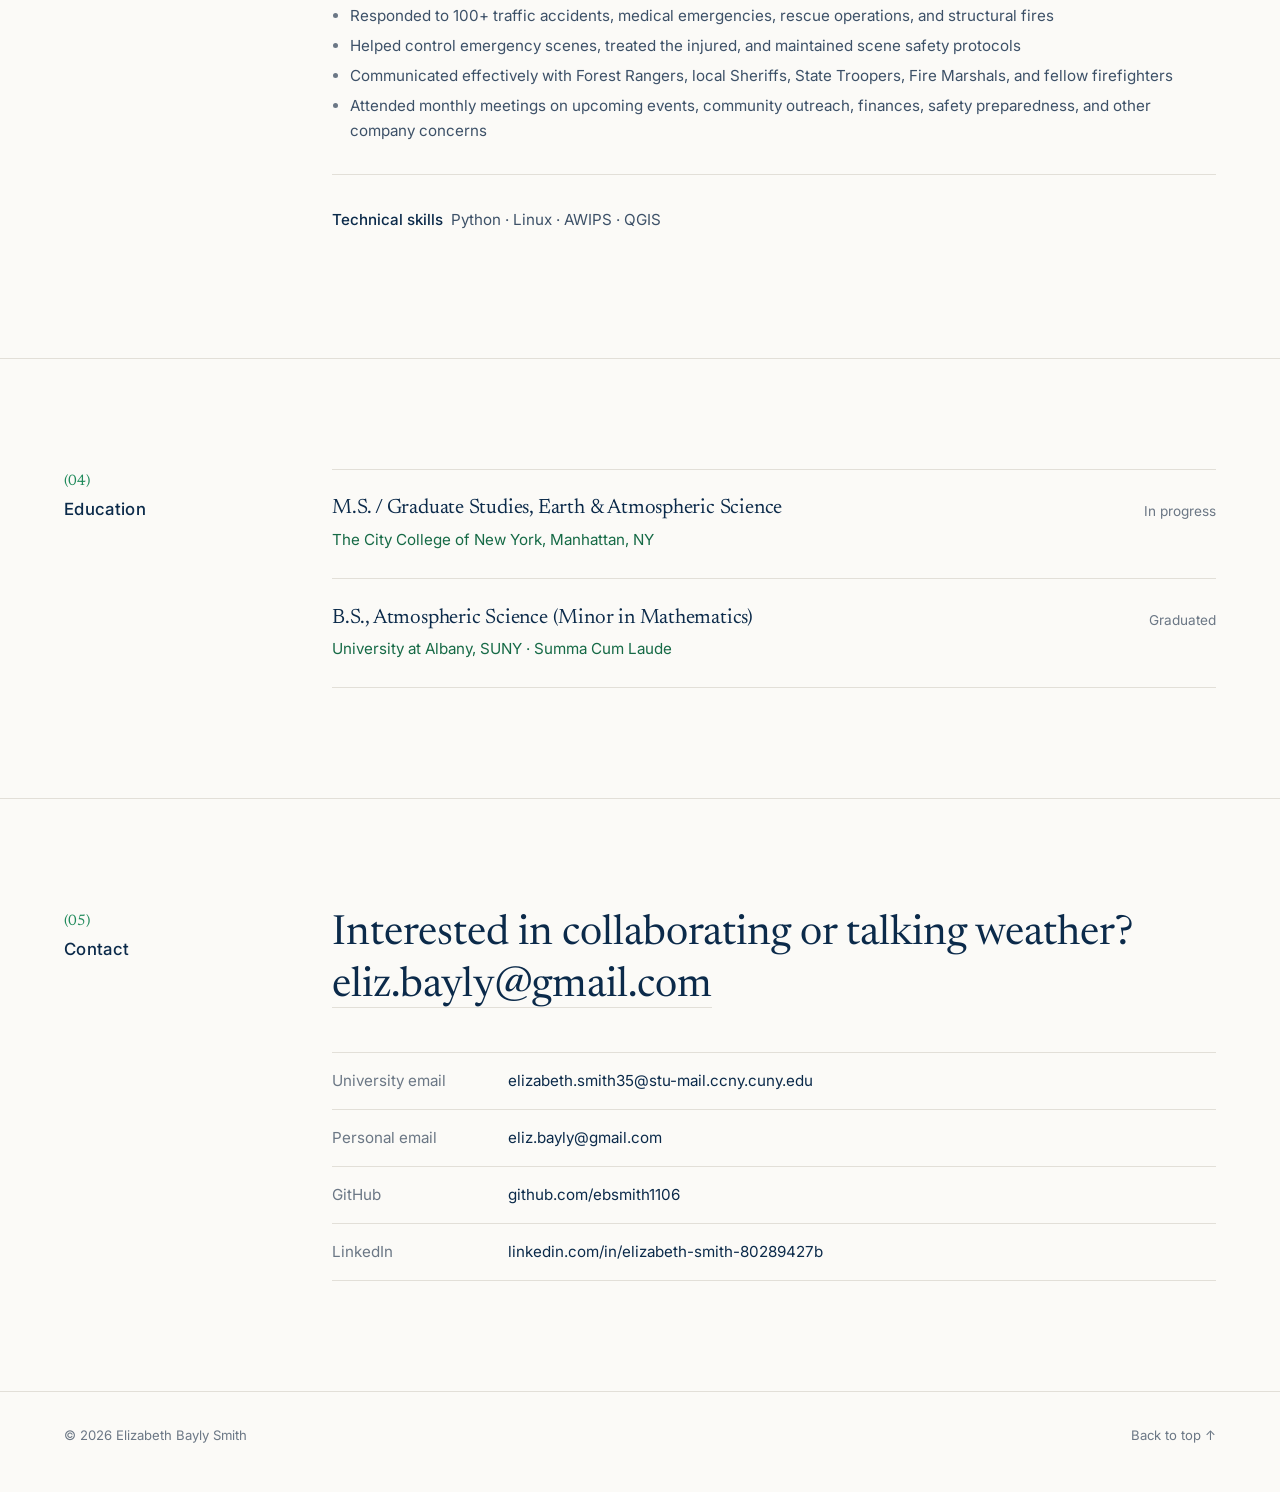
==== commit 8efbccd7: "Add 'coming soon' graduate thesis block (NWS Upton + NYCEM, NYC severe weather communication) Co-Aut" ====
--- a/index.html
+++ b/index.html
@@ -174,6 +174,15 @@
               <p class="meta-line">Python &middot; xarray &middot; MetPy &middot; Aircraft &amp; satellite observations</p>
             </div>
           </a>
+          <div class="upcoming reveal">
+            <p class="label"><span class="pulse" aria-hidden="true"></span>Graduate thesis &middot; Coming soon</p>
+            <h3>Severe Weather and Public Communication in New York City</h3>
+            <p>
+              My graduate thesis project, in collaboration with the National Weather Service
+              New York office (Upton, NY) and New York City Emergency Management (NYCEM),
+              focuses on severe weather in New York City and how it is communicated to the public.
+            </p>
+          </div>
         </div>
       </div>
     </section>
--- a/style.css
+++ b/style.css
@@ -280,6 +280,22 @@
   border-top: 1px solid var(--line);
   color: var(--muted);
   font-size: 0.95rem;
+}
+
+.upcoming {
+  margin-top: 4.5rem;
+  padding: 2rem 2.2rem;
+  border: 1px dashed var(--line);
+  border-radius: 4px;
+  background: var(--paper-2);
+}
+.upcoming h3 { font-size: clamp(1.4rem, 2.2vw, 1.75rem); margin: 0.7rem 0 0.8rem; }
+.upcoming p:last-child { margin: 0; max-width: 46em; }
+.upcoming .label { display: flex; align-items: center; gap: 0.6rem; color: var(--accent-dark); }
+.pulse { width: 8px; height: 8px; border-radius: 50%; background: var(--accent); flex: none; }
+@media (prefers-reduced-motion: no-preference) {
+  .pulse { animation: pulse 2.4s ease-in-out infinite; }
+  @keyframes pulse { 0%, 100% { box-shadow: 0 0 0 0 rgba(31, 138, 91, .45); } 50% { box-shadow: 0 0 0 6px rgba(31, 138, 91, 0); } }
 }
 
 /* ---------- Experience / education rows ---------- */
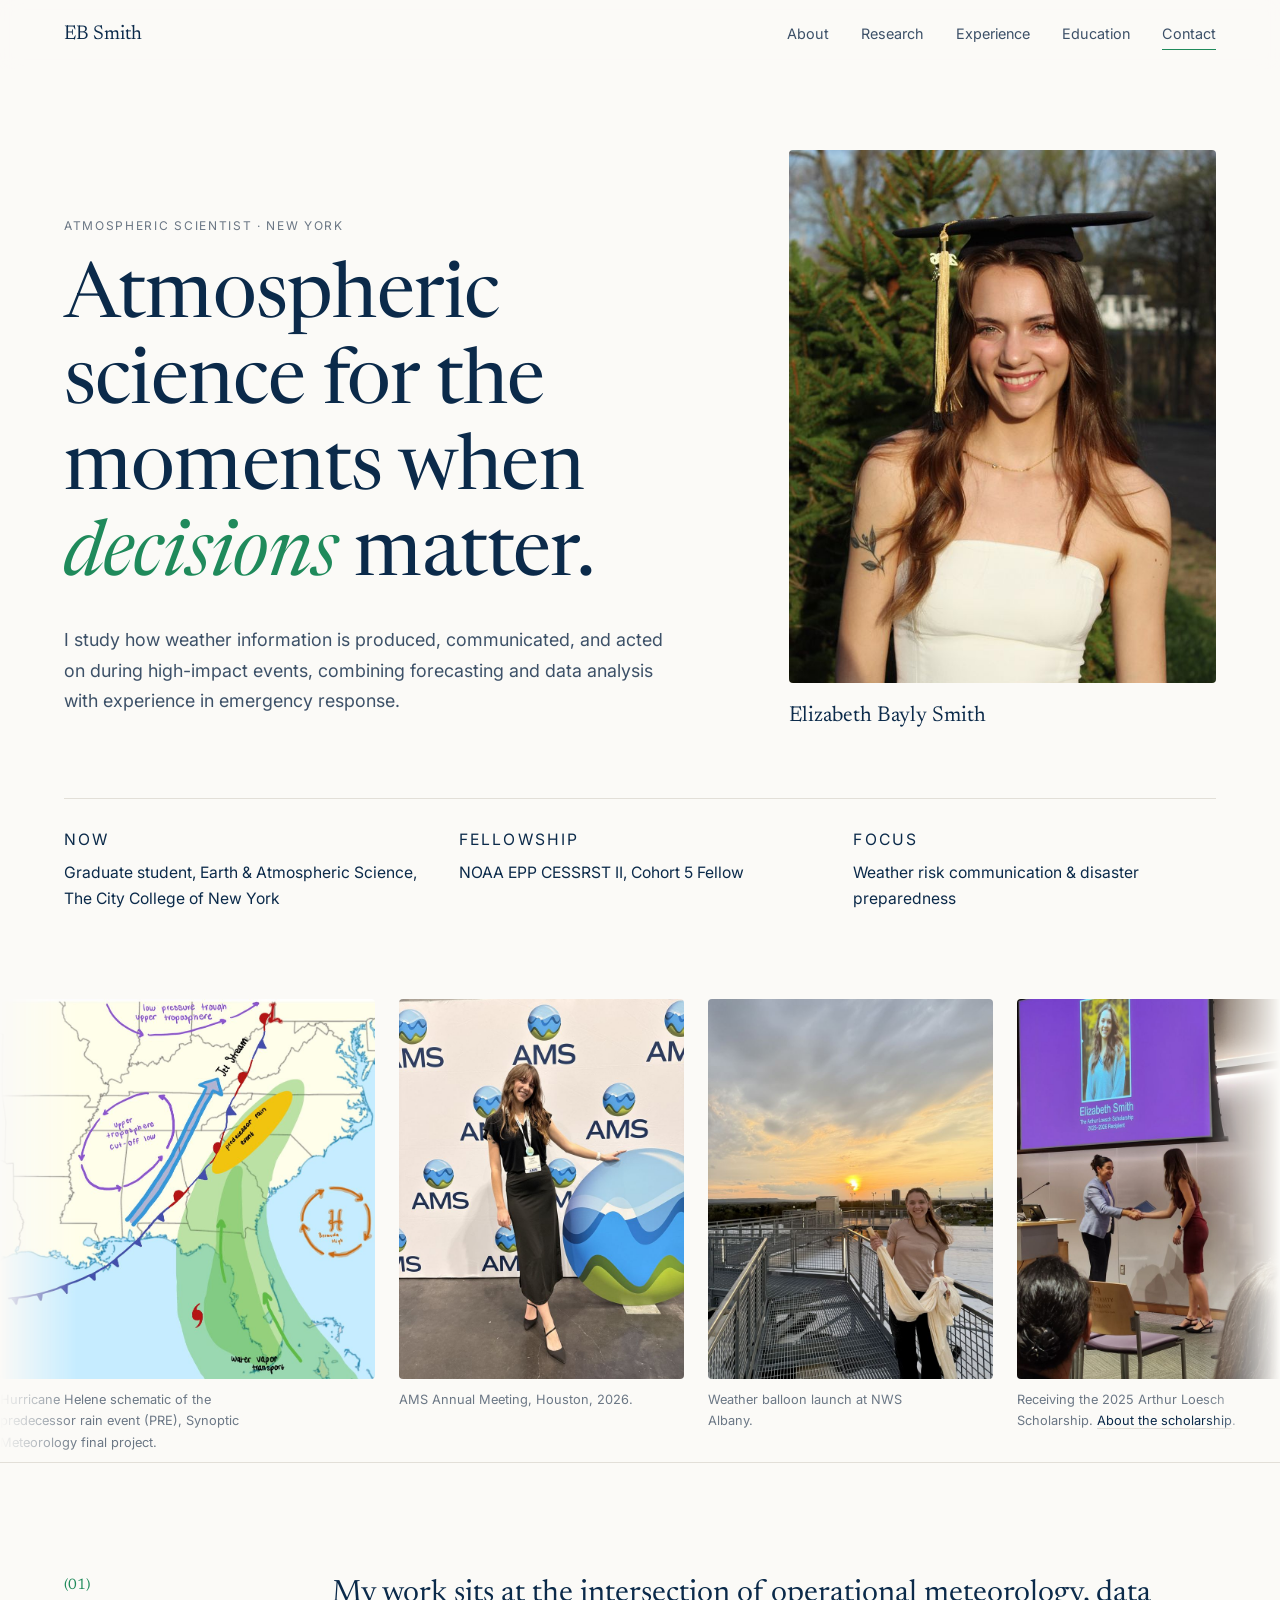
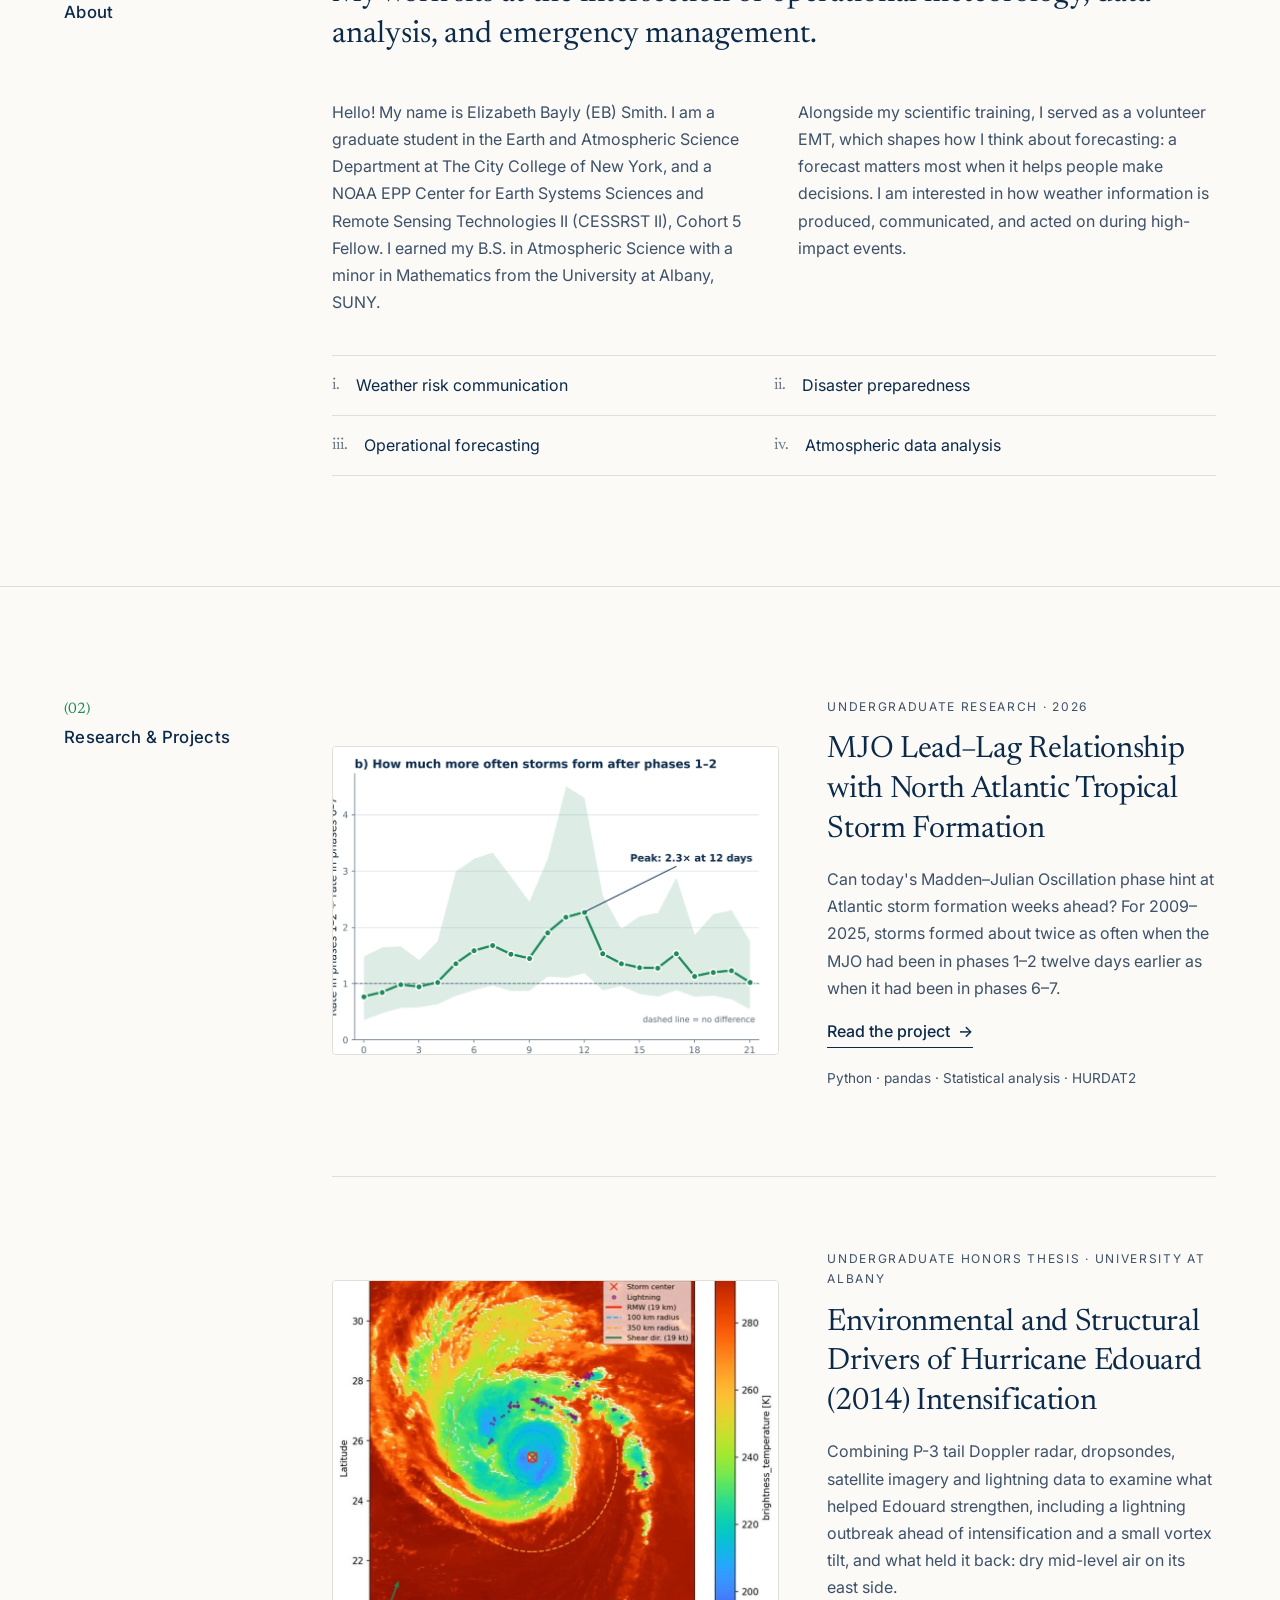
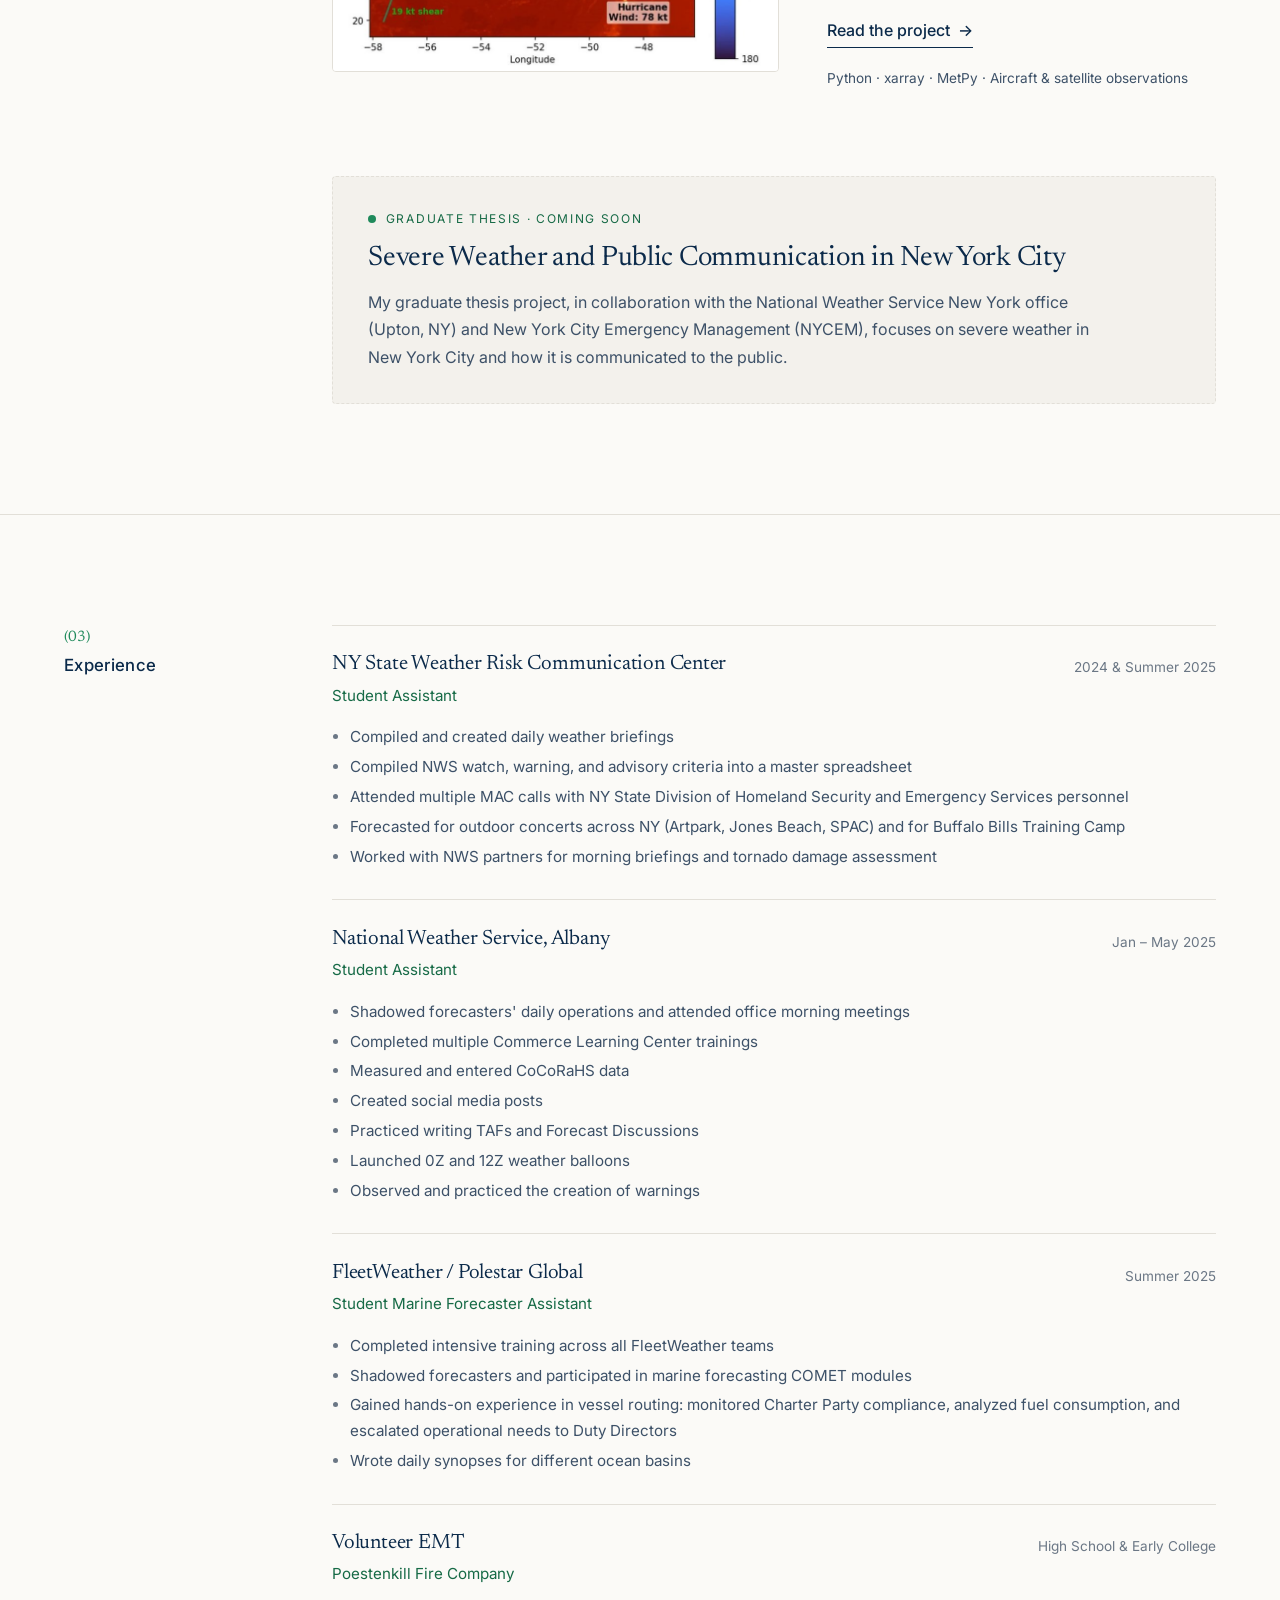
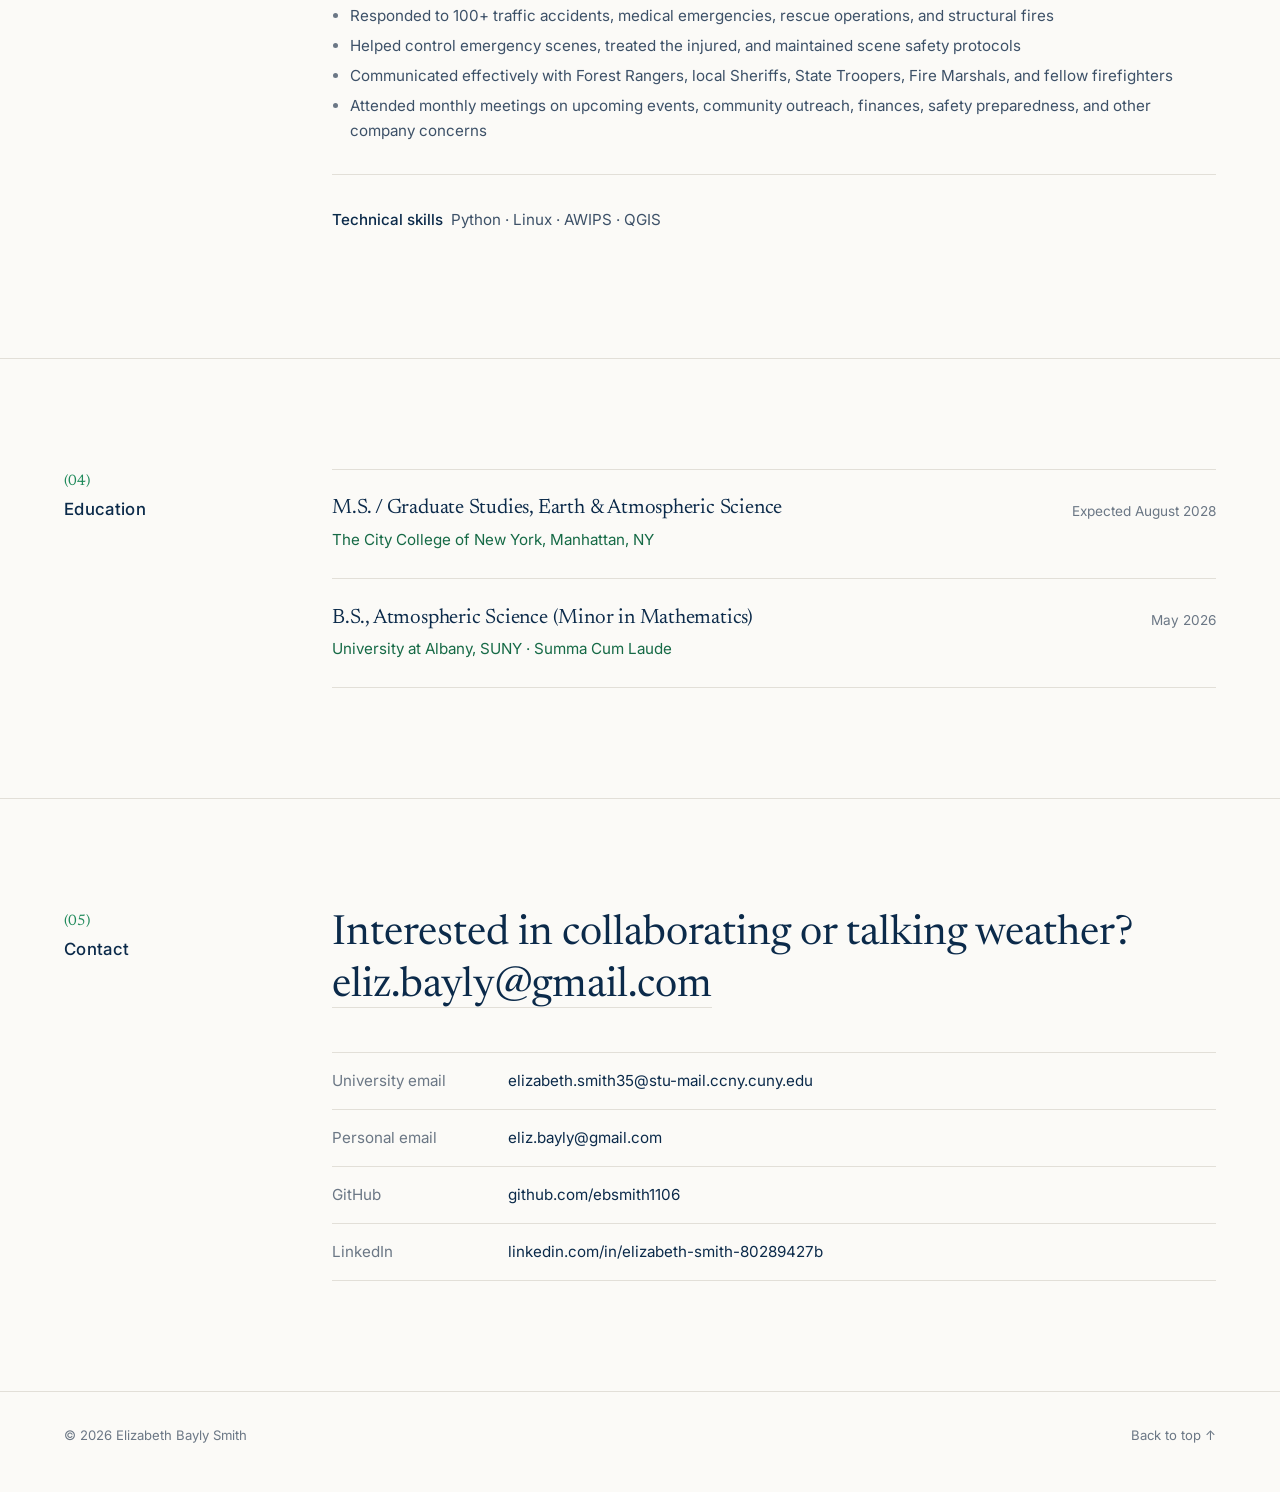
==== commit e131fbbf: "Add graduation dates: UAlbany May 2026, CCNY expected August 2028 Co-Authored-By: Claude Opus 5.5 <n" ====
--- a/index.html
+++ b/index.html
@@ -263,12 +263,12 @@
         <div class="rows">
           <article class="row reveal">
             <h3>M.S. / Graduate Studies, Earth &amp; Atmospheric Science</h3>
-            <span class="when">In progress</span>
+            <span class="when">Expected August 2028</span>
             <p class="role">The City College of New York, Manhattan, NY</p>
           </article>
           <article class="row reveal">
             <h3>B.S., Atmospheric Science (Minor in Mathematics)</h3>
-            <span class="when">Graduated</span>
+            <span class="when">May 2026</span>
             <p class="role">University at Albany, SUNY &middot; Summa Cum Laude</p>
           </article>
         </div>
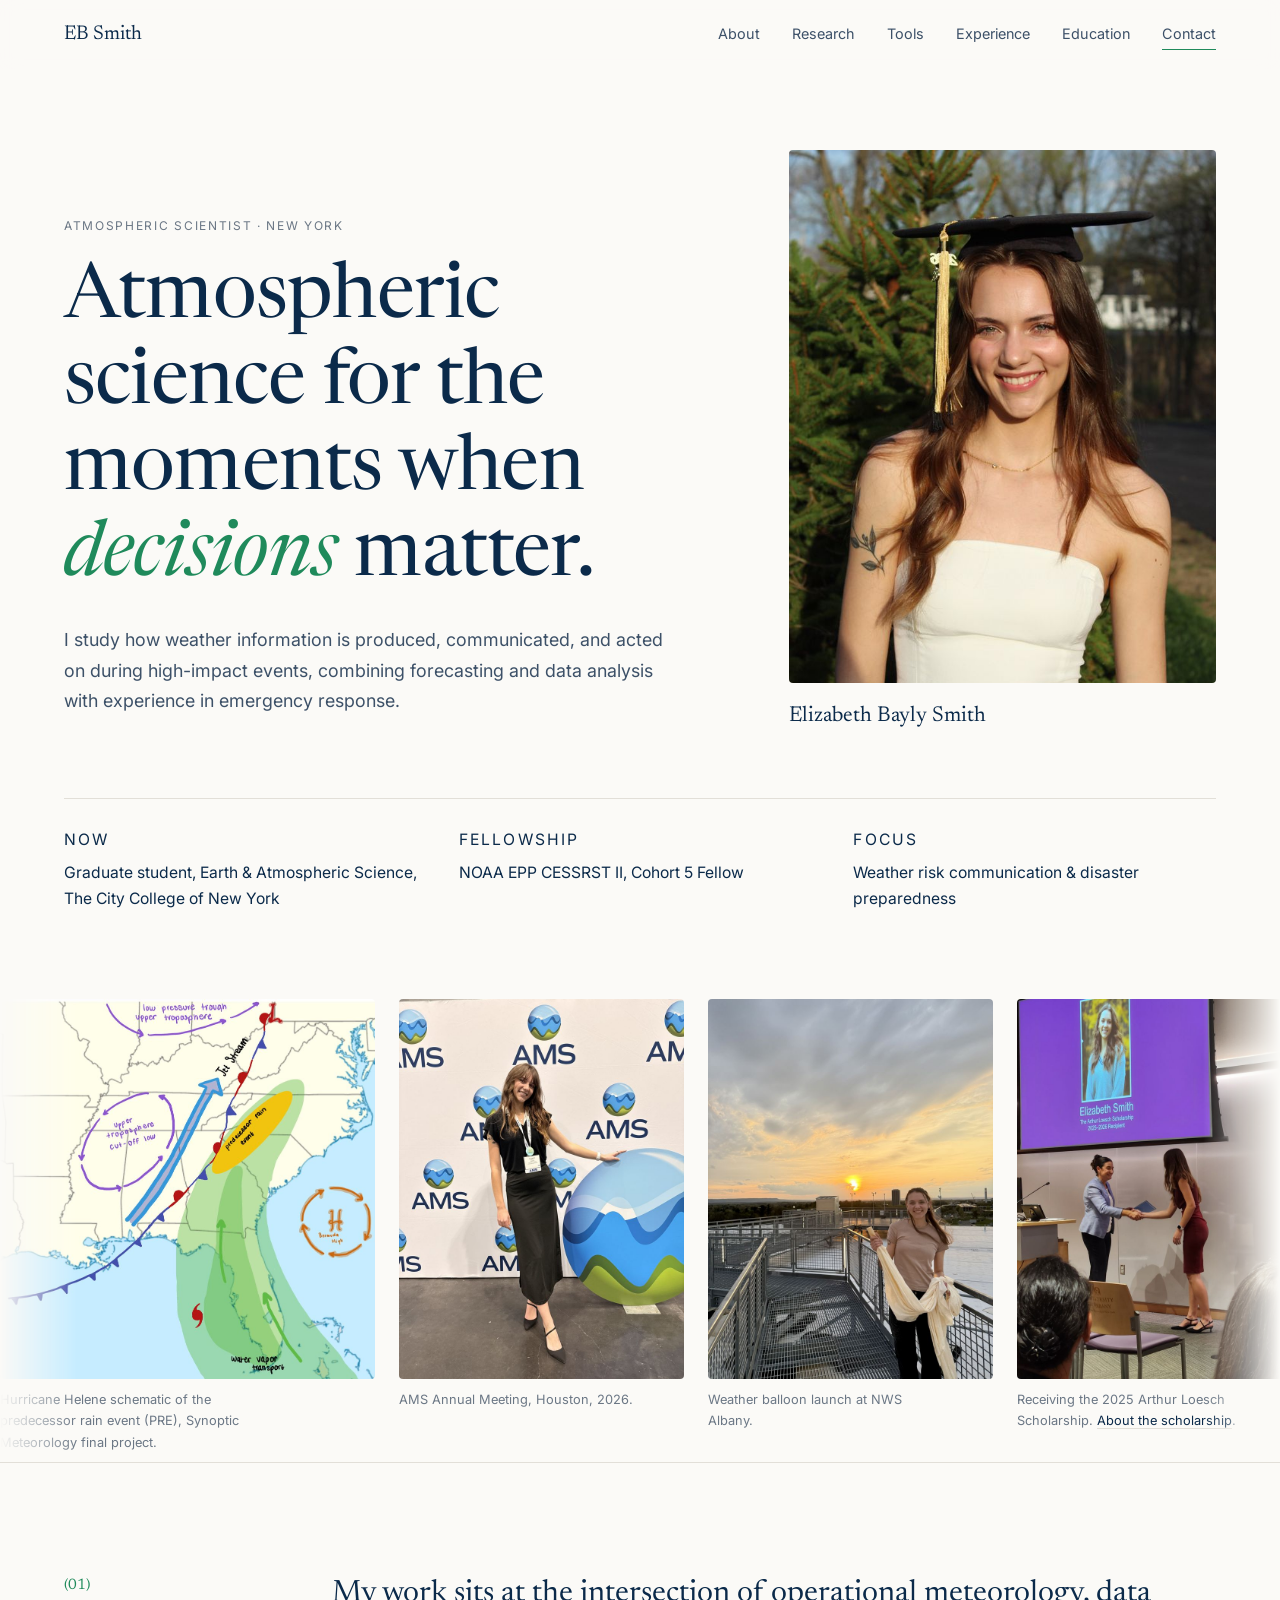
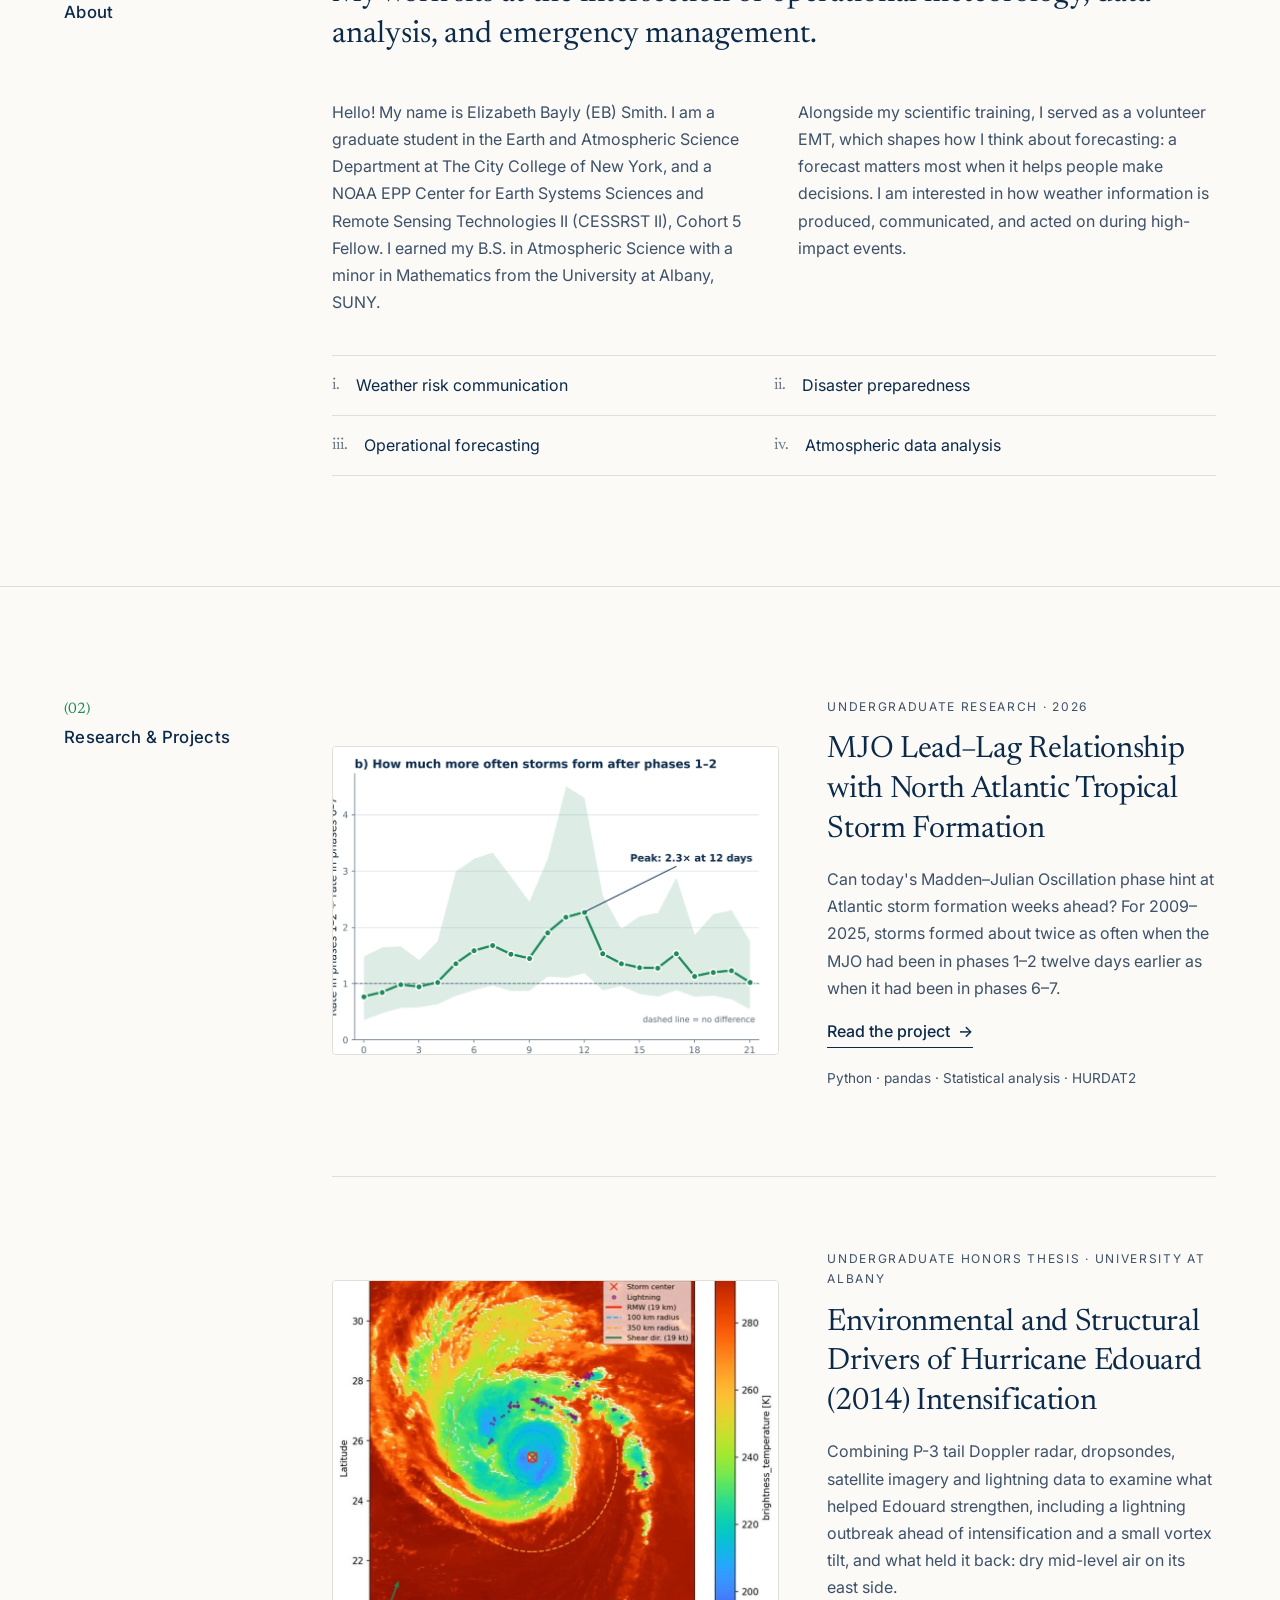
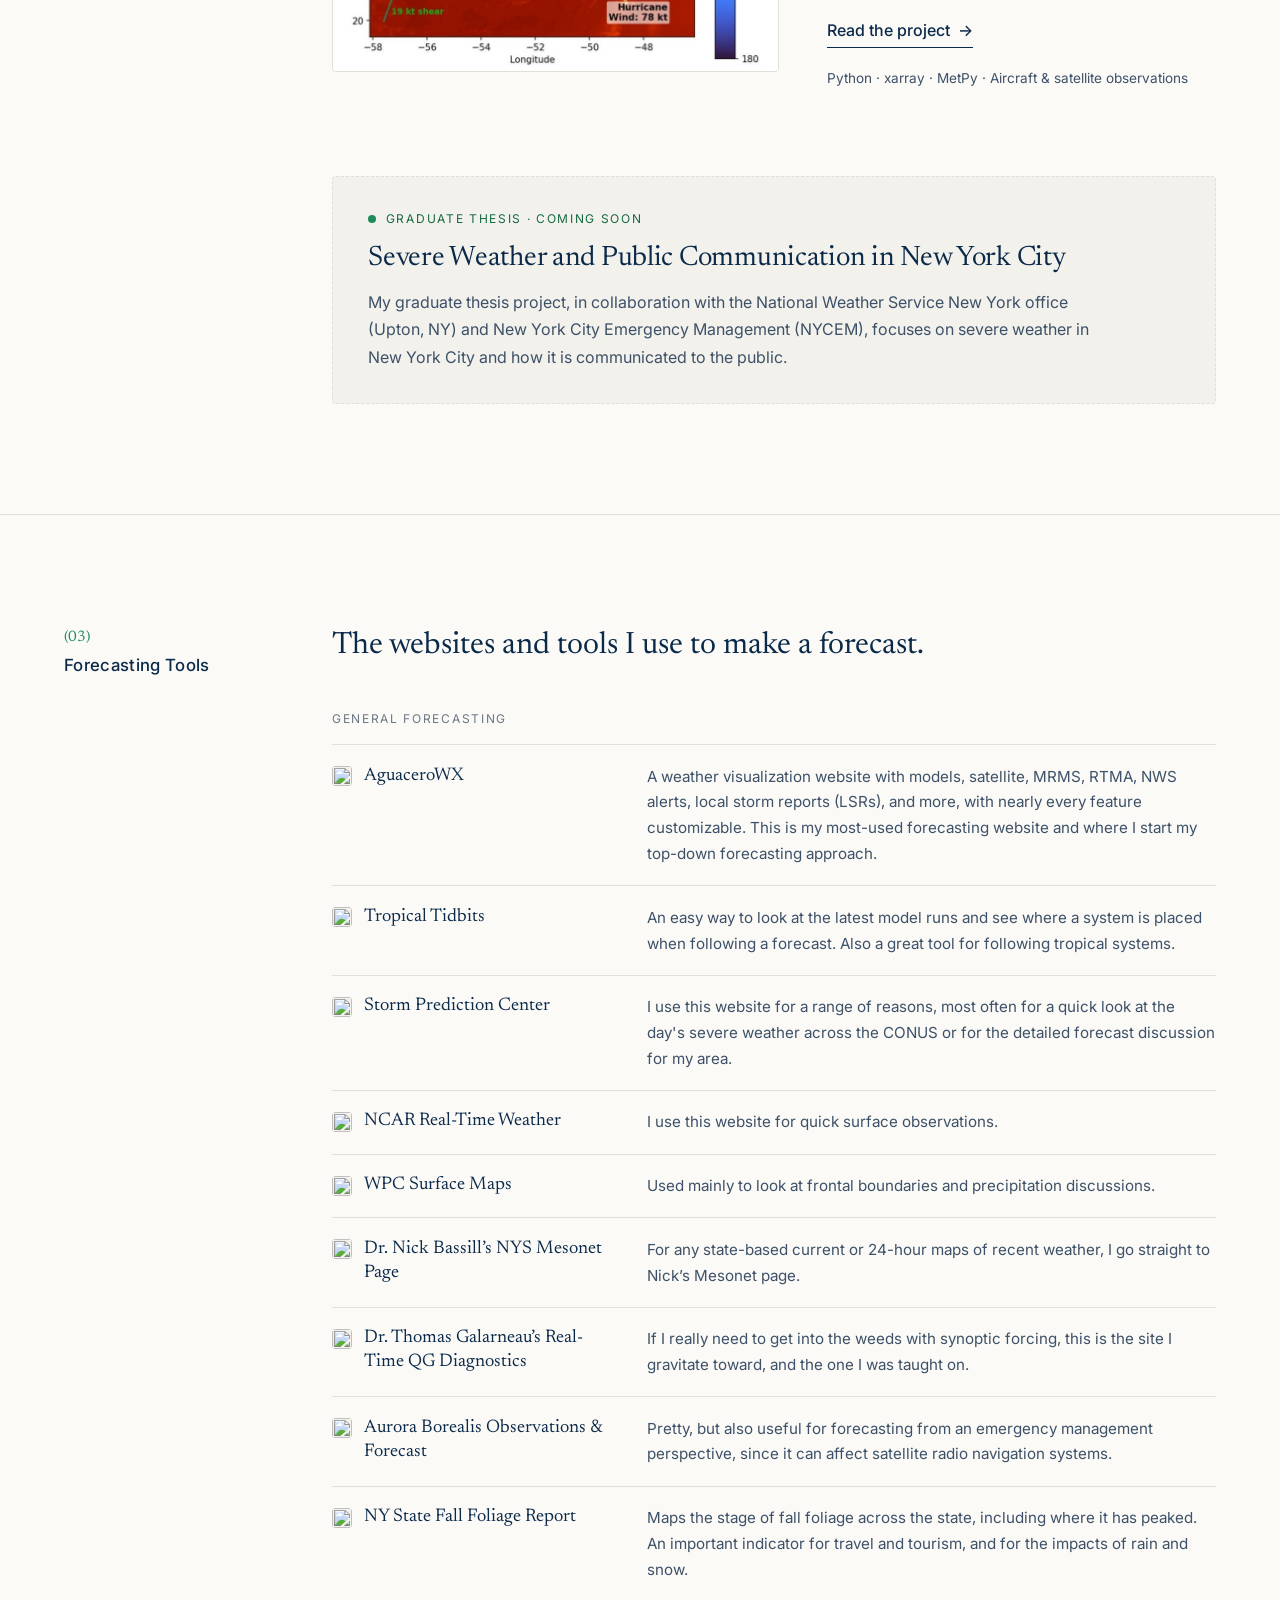
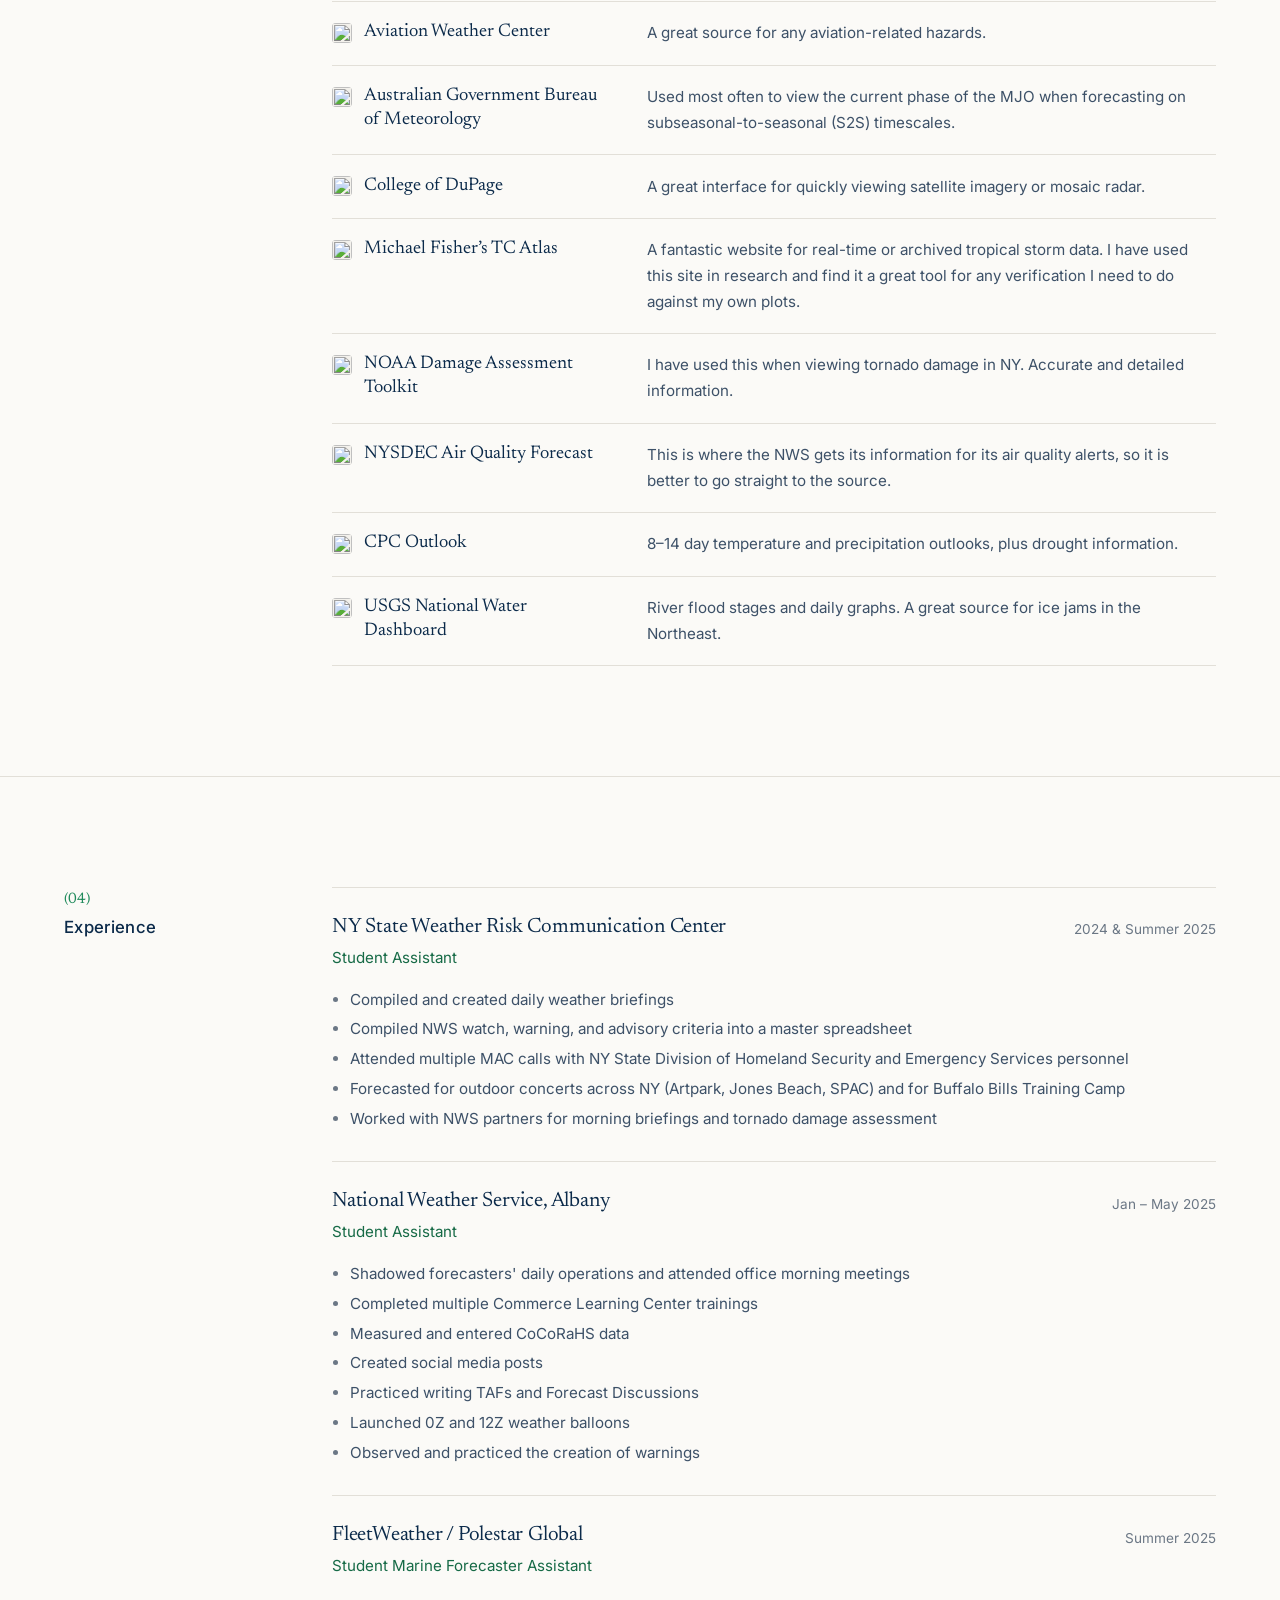
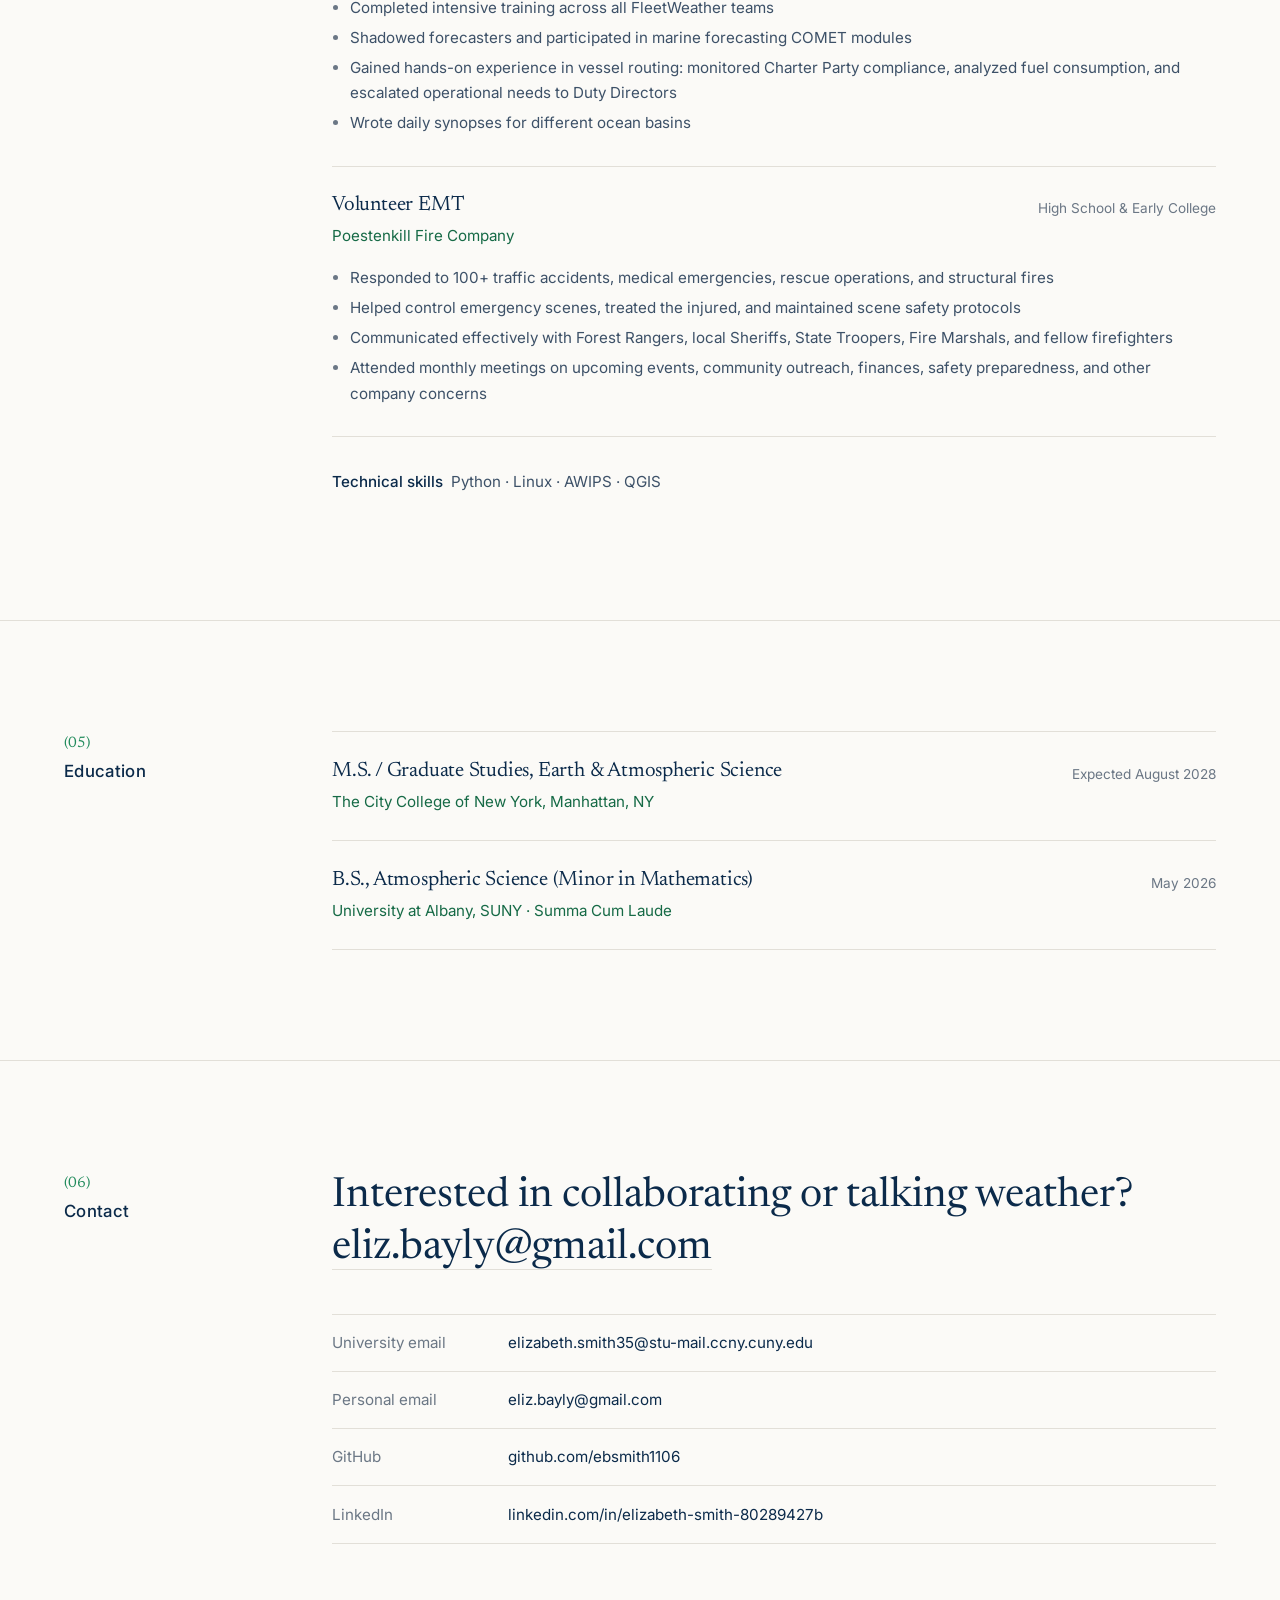
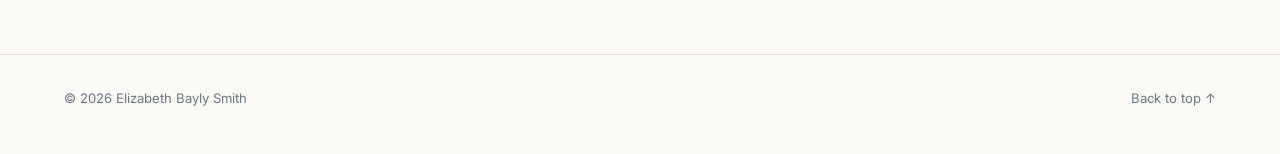
==== commit 6db07215: "Add Forecasting Tools section with site icons New numbered section listing the websites and tools us" ====
--- a/index.html
+++ b/index.html
@@ -21,6 +21,7 @@
       <nav class="site-nav" id="site-nav" aria-label="Main navigation">
         <a href="#about">About</a>
         <a href="#research">Research</a>
+        <a href="#tools">Tools</a>
         <a href="#experience">Experience</a>
         <a href="#education">Education</a>
         <a href="#contact">Contact</a>
@@ -187,11 +188,148 @@
       </div>
     </section>
 
-    <!-- 03 Experience -->
+    <!-- 03 Forecasting tools -->
+    <section id="tools" class="section">
+      <div class="wrap section-grid">
+        <div class="section-head">
+          <p class="section-num">(03)</p>
+          <h2>Forecasting Tools</h2>
+        </div>
+        <div>
+          <p class="lede reveal">
+            The websites and tools I use to make a forecast.
+          </p>
+          <p class="label tools-label reveal">General forecasting</p>
+          <ul class="tool-list reveal">
+            <li class="tool">
+              <a class="tool-name" href="https://aguacerowx.com/" target="_blank" rel="noopener">
+                <img src="https://www.google.com/s2/favicons?domain=aguacerowx.com&amp;sz=64" alt="" width="20" height="20" loading="lazy">
+                <span>AguaceroWX</span>
+              </a>
+              <p>A weather visualization website with models, satellite, MRMS, RTMA, NWS alerts, local storm reports (LSRs), and more, with nearly every feature customizable. This is my most-used forecasting website and where I start my top-down forecasting approach.</p>
+            </li>
+            <li class="tool">
+              <a class="tool-name" href="https://www.tropicaltidbits.com/" target="_blank" rel="noopener">
+                <img src="https://www.google.com/s2/favicons?domain=www.tropicaltidbits.com&amp;sz=64" alt="" width="20" height="20" loading="lazy">
+                <span>Tropical Tidbits</span>
+              </a>
+              <p>An easy way to look at the latest model runs and see where a system is placed when following a forecast. Also a great tool for following tropical systems.</p>
+            </li>
+            <li class="tool">
+              <a class="tool-name" href="https://www.spc.noaa.gov/" target="_blank" rel="noopener">
+                <img src="https://www.google.com/s2/favicons?domain=www.spc.noaa.gov&amp;sz=64" alt="" width="20" height="20" loading="lazy">
+                <span>Storm Prediction Center</span>
+              </a>
+              <p>I use this website for a range of reasons, most often for a quick look at the day's severe weather across the CONUS or for the detailed forecast discussion for my area.</p>
+            </li>
+            <li class="tool">
+              <a class="tool-name" href="https://weather.ral.ucar.edu/surface/" target="_blank" rel="noopener">
+                <img src="https://www.google.com/s2/favicons?domain=weather.ral.ucar.edu&amp;sz=64" alt="" width="20" height="20" loading="lazy">
+                <span>NCAR Real-Time Weather</span>
+              </a>
+              <p>I use this website for quick surface observations.</p>
+            </li>
+            <li class="tool">
+              <a class="tool-name" href="https://www.wpc.ncep.noaa.gov/#page=ovw" target="_blank" rel="noopener">
+                <img src="https://www.google.com/s2/favicons?domain=www.wpc.ncep.noaa.gov&amp;sz=64" alt="" width="20" height="20" loading="lazy">
+                <span>WPC Surface Maps</span>
+              </a>
+              <p>Used mainly to look at frontal boundaries and precipitation discussions.</p>
+            </li>
+            <li class="tool">
+              <a class="tool-name" href="https://operations.nysmesonet.org/~nbassill/" target="_blank" rel="noopener">
+                <img src="https://www.google.com/s2/favicons?domain=operations.nysmesonet.org&amp;sz=64" alt="" width="20" height="20" loading="lazy">
+                <span>Dr. Nick Bassill’s NYS Mesonet Page</span>
+              </a>
+              <p>For any state-based current or 24-hour maps of recent weather, I go straight to Nick’s Mesonet page.</p>
+            </li>
+            <li class="tool">
+              <a class="tool-name" href="https://inside.nssl.noaa.gov/tgalarneau/real-time-qg-diagnostics/" target="_blank" rel="noopener">
+                <img src="https://www.google.com/s2/favicons?domain=inside.nssl.noaa.gov&amp;sz=64" alt="" width="20" height="20" loading="lazy">
+                <span>Dr. Thomas Galarneau’s Real-Time QG Diagnostics</span>
+              </a>
+              <p>If I really need to get into the weeds with synoptic forcing, this is the site I gravitate toward, and the one I was taught on.</p>
+            </li>
+            <li class="tool">
+              <a class="tool-name" href="https://www.spaceweather.gov/communities/aurora-dashboard-experimental" target="_blank" rel="noopener">
+                <img src="https://www.google.com/s2/favicons?domain=www.spaceweather.gov&amp;sz=64" alt="" width="20" height="20" loading="lazy">
+                <span>Aurora Borealis Observations &amp; Forecast</span>
+              </a>
+              <p>Pretty, but also useful for forecasting from an emergency management perspective, since it can affect satellite radio navigation systems.</p>
+            </li>
+            <li class="tool">
+              <a class="tool-name" href="https://www.iloveny.com/things-to-do/fall/foliage-report/" target="_blank" rel="noopener">
+                <img src="https://www.google.com/s2/favicons?domain=www.iloveny.com&amp;sz=64" alt="" width="20" height="20" loading="lazy">
+                <span>NY State Fall Foliage Report</span>
+              </a>
+              <p>Maps the stage of fall foliage across the state, including where it has peaked. An important indicator for travel and tourism, and for the impacts of rain and snow.</p>
+            </li>
+            <li class="tool">
+              <a class="tool-name" href="https://aviationweather.gov/" target="_blank" rel="noopener">
+                <img src="https://www.google.com/s2/favicons?domain=aviationweather.gov&amp;sz=64" alt="" width="20" height="20" loading="lazy">
+                <span>Aviation Weather Center</span>
+              </a>
+              <p>A great source for any aviation-related hazards.</p>
+            </li>
+            <li class="tool">
+              <a class="tool-name" href="https://www.bom.gov.au/climate/mjo/" target="_blank" rel="noopener">
+                <img src="https://www.google.com/s2/favicons?domain=www.bom.gov.au&amp;sz=64" alt="" width="20" height="20" loading="lazy">
+                <span>Australian Government Bureau of Meteorology</span>
+              </a>
+              <p>Used most often to view the current phase of the MJO when forecasting on subseasonal-to-seasonal (S2S) timescales.</p>
+            </li>
+            <li class="tool">
+              <a class="tool-name" href="https://weather.cod.edu/satrad/" target="_blank" rel="noopener">
+                <img src="https://www.google.com/s2/favicons?domain=weather.cod.edu&amp;sz=64" alt="" width="20" height="20" loading="lazy">
+                <span>College of DuPage</span>
+              </a>
+              <p>A great interface for quickly viewing satellite imagery or mosaic radar.</p>
+            </li>
+            <li class="tool">
+              <a class="tool-name" href="https://tcatlas.org/" target="_blank" rel="noopener">
+                <img src="https://www.google.com/s2/favicons?domain=tcatlas.org&amp;sz=64" alt="" width="20" height="20" loading="lazy">
+                <span>Michael Fisher’s TC Atlas</span>
+              </a>
+              <p>A fantastic website for real-time or archived tropical storm data. I have used this site in research and find it a great tool for any verification I need to do against my own plots.</p>
+            </li>
+            <li class="tool">
+              <a class="tool-name" href="https://apps.dat.noaa.gov/stormdamage/damageviewer/" target="_blank" rel="noopener">
+                <img src="https://www.google.com/s2/favicons?domain=apps.dat.noaa.gov&amp;sz=64" alt="" width="20" height="20" loading="lazy">
+                <span>NOAA Damage Assessment Toolkit</span>
+              </a>
+              <p>I have used this when viewing tornado damage in NY. Accurate and detailed information.</p>
+            </li>
+            <li class="tool">
+              <a class="tool-name" href="https://appfactory.dec.ny.gov/AQI/" target="_blank" rel="noopener">
+                <img src="https://www.google.com/s2/favicons?domain=appfactory.dec.ny.gov&amp;sz=64" alt="" width="20" height="20" loading="lazy">
+                <span>NYSDEC Air Quality Forecast</span>
+              </a>
+              <p>This is where the NWS gets its information for its air quality alerts, so it is better to go straight to the source.</p>
+            </li>
+            <li class="tool">
+              <a class="tool-name" href="https://www.cpc.ncep.noaa.gov/" target="_blank" rel="noopener">
+                <img src="https://www.google.com/s2/favicons?domain=www.cpc.ncep.noaa.gov&amp;sz=64" alt="" width="20" height="20" loading="lazy">
+                <span>CPC Outlook</span>
+              </a>
+              <p>8–14 day temperature and precipitation outlooks, plus drought information.</p>
+            </li>
+            <li class="tool">
+              <a class="tool-name" href="https://dashboard.waterdata.usgs.gov/app/nwd/en/" target="_blank" rel="noopener">
+                <img src="https://www.google.com/s2/favicons?domain=dashboard.waterdata.usgs.gov&amp;sz=64" alt="" width="20" height="20" loading="lazy">
+                <span>USGS National Water Dashboard</span>
+              </a>
+              <p>River flood stages and daily graphs. A great source for ice jams in the Northeast.</p>
+            </li>
+          </ul>
+        </div>
+      </div>
+    </section>
+
+    <!-- 04 Experience -->
     <section id="experience" class="section">
       <div class="wrap section-grid">
         <div class="section-head">
-          <p class="section-num">(03)</p>
+          <p class="section-num">(04)</p>
           <h2>Experience</h2>
         </div>
         <div>
@@ -253,11 +391,11 @@
       </div>
     </section>
 
-    <!-- 04 Education -->
+    <!-- 05 Education -->
     <section id="education" class="section">
       <div class="wrap section-grid">
         <div class="section-head">
-          <p class="section-num">(04)</p>
+          <p class="section-num">(05)</p>
           <h2>Education</h2>
         </div>
         <div class="rows">
@@ -275,11 +413,11 @@
       </div>
     </section>
 
-    <!-- 05 Contact -->
+    <!-- 06 Contact -->
     <section id="contact" class="section">
       <div class="wrap section-grid">
         <div class="section-head">
-          <p class="section-num">(05)</p>
+          <p class="section-num">(06)</p>
           <h2>Contact</h2>
         </div>
         <div>
--- a/style.css
+++ b/style.css
@@ -321,6 +321,38 @@
 .row li::marker { color: var(--muted); }
 .skills-line { margin-top: 2rem; font-size: 0.95rem; }
 .skills-line strong { color: var(--ink); font-weight: 500; }
+
+/* ---------- Forecasting tools ---------- */
+.tools-label { margin-bottom: 0.9rem; }
+.tool-list { list-style: none; padding: 0; margin: 0; border-top: 1px solid var(--line); }
+.tool {
+  display: grid;
+  grid-template-columns: minmax(0, 280px) 1fr;
+  gap: 0.3rem 2.2rem;
+  padding: 1.15rem 0;
+  border-bottom: 1px solid var(--line);
+  align-items: start;
+}
+.tool-name {
+  display: flex;
+  align-items: flex-start;
+  gap: 0.75rem;
+  font-family: var(--serif);
+  font-size: 1.15rem;
+  line-height: 1.3;
+  color: var(--ink);
+}
+.tool-name img {
+  width: 20px;
+  height: 20px;
+  flex: none;
+  margin-top: 0.15em;
+  border-radius: 4px;
+  background: var(--paper-2);
+}
+.tool-name span { border-bottom: 1px solid transparent; transition: border-color .25s; }
+.tool-name:hover span { border-color: var(--accent); }
+.tool p { margin: 0; font-size: 0.95rem; }
 
 /* ---------- Contact ---------- */
 .contact-big {
@@ -466,6 +498,7 @@
   .row { grid-template-columns: 1fr; }
   .row .when { padding: 0; }
   .contact-list li { grid-template-columns: 1fr; gap: 0.1rem; }
+  .tool { grid-template-columns: 1fr; gap: 0.5rem; }
 }
 
 /* ---------- Reduced motion ---------- */
